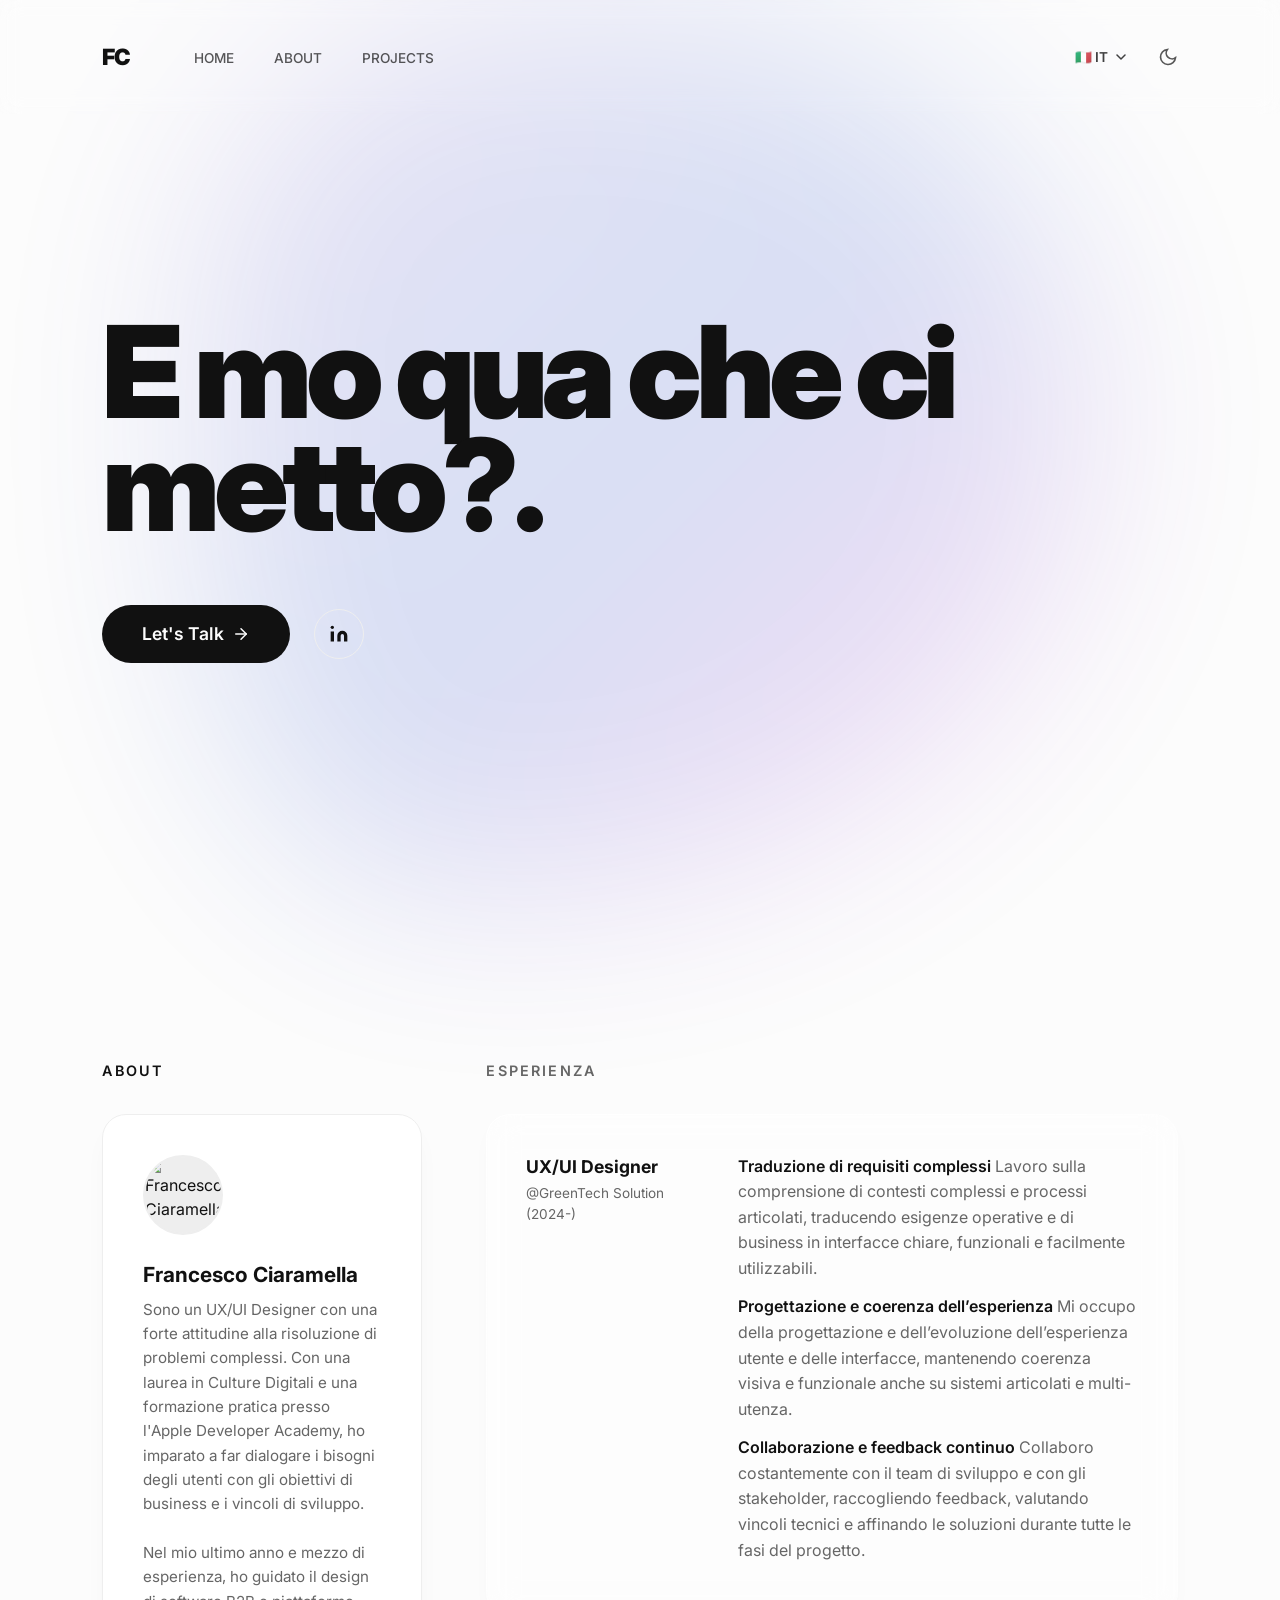
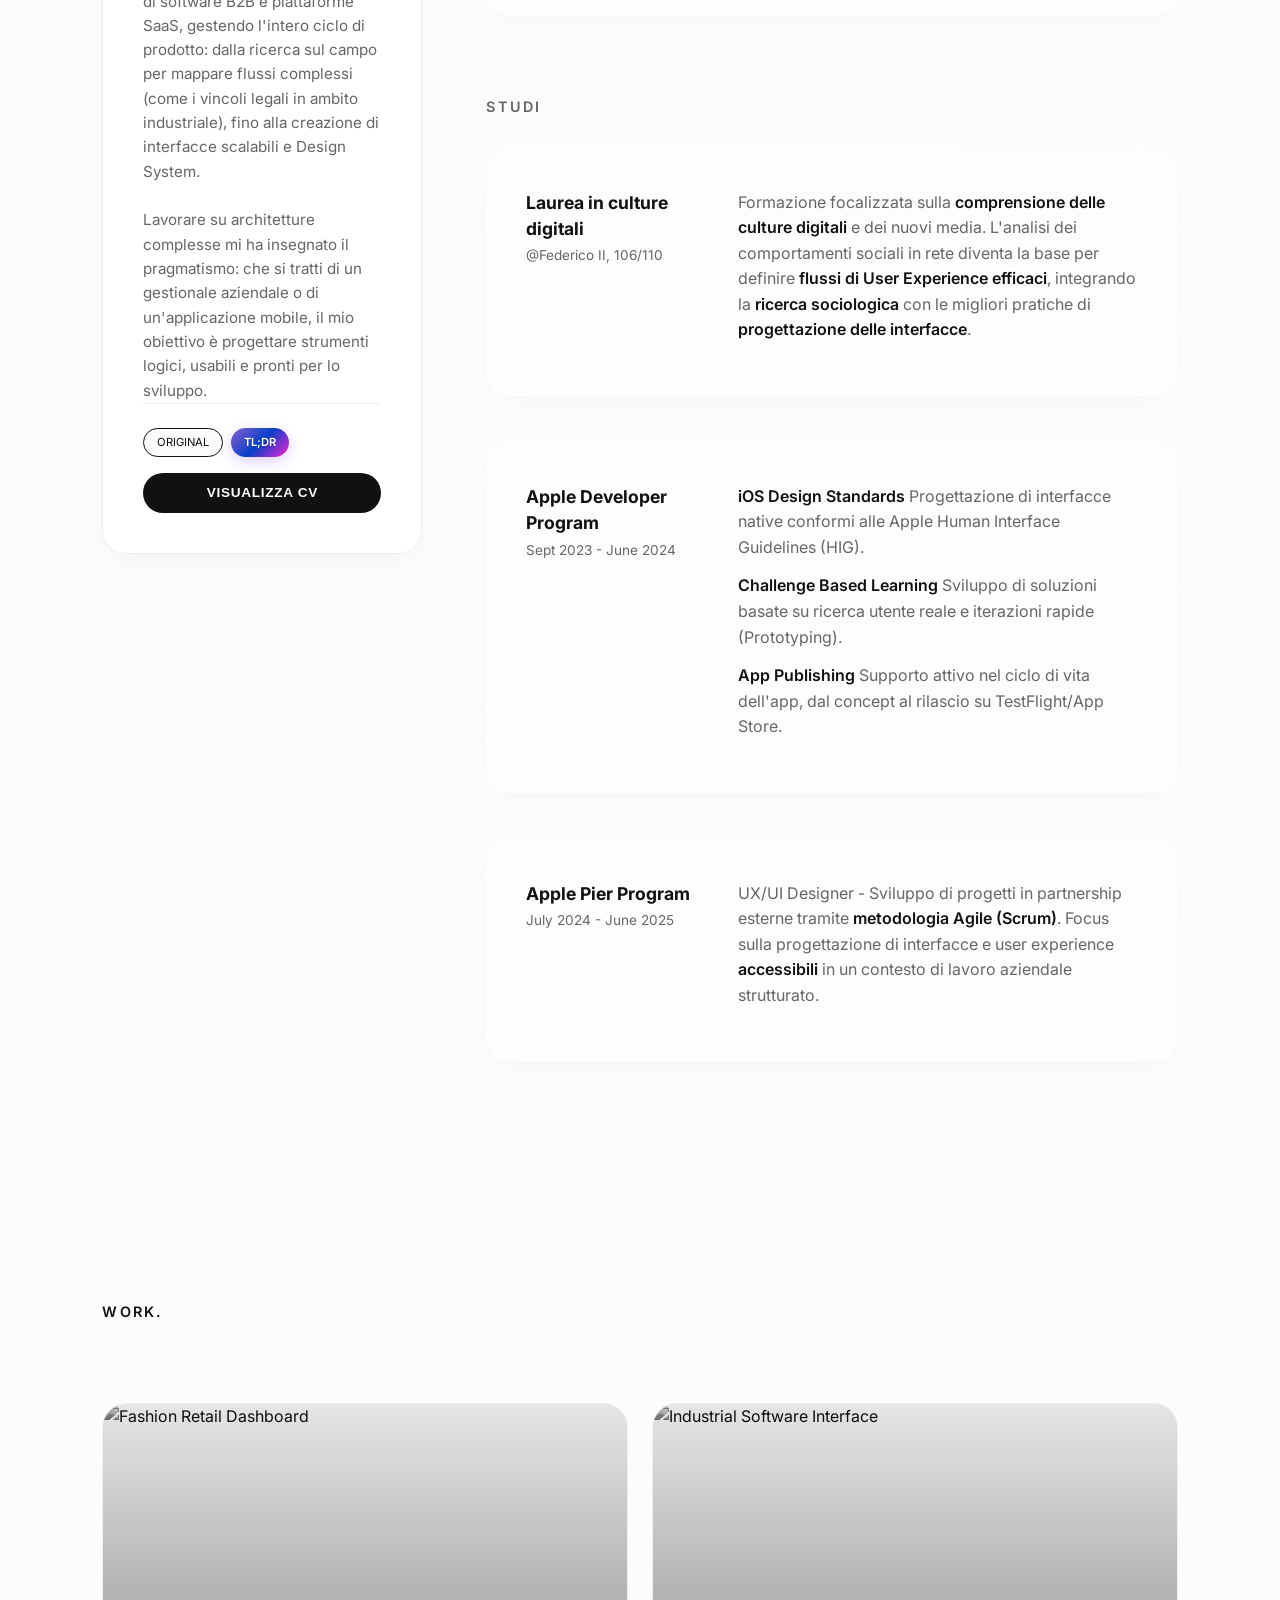
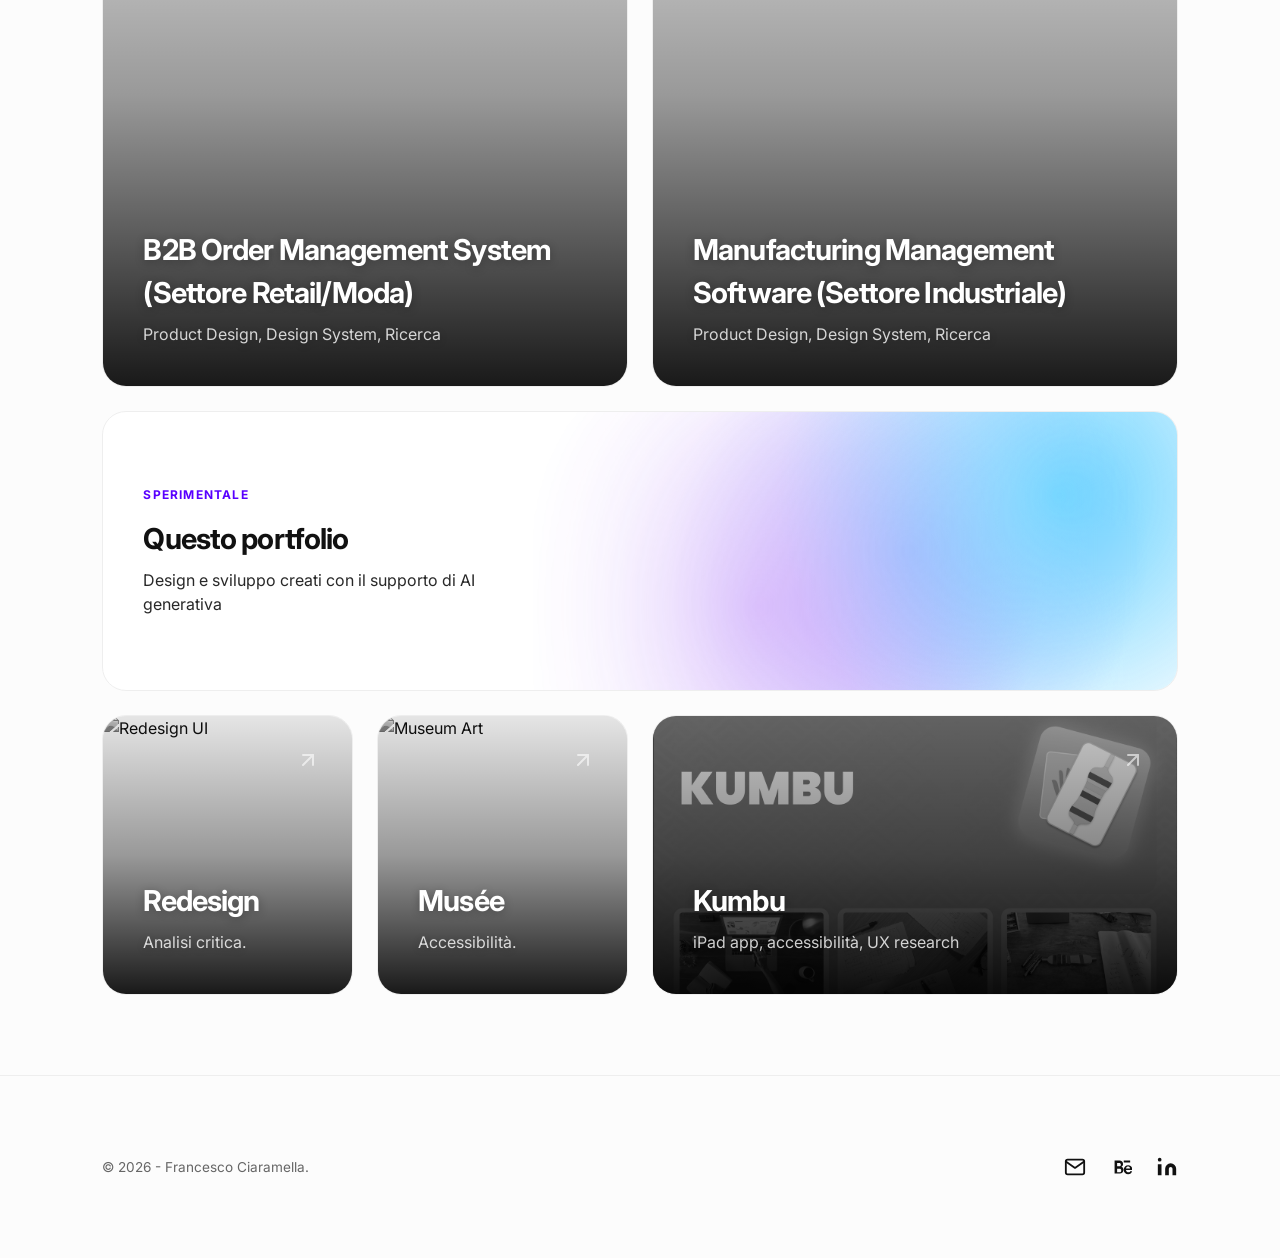
==== index.html @ 5912ee7a "Improved UI sezione Experience, Miglioramenti alla sezione About e alle descrizione delle attività n" ====
<!DOCTYPE html>
<html lang="it">

<head>
    <meta charset="UTF-8">
    <meta name="viewport" content="width=device-width, initial-scale=1.0">
    <title>Portfolio | Francesco Ciaramella </title>

    <!-- Typography -->
    <link rel="preconnect" href="https://fonts.googleapis.com">
    <link rel="preconnect" href="https://fonts.gstatic.com" crossorigin>
    <link href="https://fonts.googleapis.com/css2?family=Inter:wght@300;400;500;700;900&display=swap" rel="stylesheet">
    <link rel="stylesheet" href="css/style.css">
</head>

<body>
    <div class="bg-canvas">
        <div id="sphere-wrapper" class="sphere-wrapper">
            <div class="gradient-sphere"></div>
        </div>
    </div>

    <nav class="navbar">
        <div class="navbar__left">
            <div class="navbar__logo">FC</div>
            <ul class="navbar__links">
                <li><a href="#landing" class="navbar__link" data-i18n="nav_home">Home</a></li>
                <li><a href="#about" class="navbar__link" data-i18n="nav_about">About</a></li>
                <li><a href="#projects" class="navbar__link" data-i18n="nav_projects">Projects</a></li>
            </ul>
        </div>

        <div class="navbar__actions">
            <!-- Language Dropdown -->
            <div class="lang-dropdown" id="lang-dropdown">
                <button class="lang-trigger" onclick="Portfolio.toggleLangMenu()">
                    <span id="current-lang-label">🇮🇹 IT</span>
                    <svg viewBox="0 0 10 6" fill="none" stroke="currentColor" stroke-width="1.5" stroke-linecap="round"
                        stroke-linejoin="round">
                        <path d="M1 1L5 5L9 1" />
                    </svg>
                </button>
                <div class="lang-menu">
                    <button class="lang-option" onclick="Portfolio.selectLang('it')"><span>🇮🇹</span> Italiano</button>
                    <button class="lang-option" onclick="Portfolio.selectLang('en')"><span>🇬🇧</span> English</button>
                    <button class="lang-option" onclick="Portfolio.selectLang('es')"><span>🇪🇸</span> Español</button>
                </div>
            </div>

            <button id="theme-toggle" class="theme-toggle" aria-label="Toggle Dark Mode">
                <svg class="theme-icon sun" viewBox="0 0 24 24" style="display: none;">
                    <circle cx="12" cy="12" r="5" stroke="currentColor" stroke-width="2" fill="none" />
                    <path
                        d="M12 1v2M12 21v2M4.22 4.22l1.42 1.42M18.36 18.36l1.42 1.42M1 12h2M21 12h2M4.22 19.78l1.42-1.42M18.36 5.64l1.42-1.42"
                        stroke="currentColor" stroke-width="2" />
                </svg>
                <svg class="theme-icon moon" viewBox="0 0 24 24">
                    <path d="M21 12.79A9 9 0 1 1 11.21 3 7 7 0 0 0 21 12.79z" stroke="currentColor" stroke-width="2"
                        fill="none" />
                </svg>
            </button>

            <!-- Hamburger Button -->
            <button class="hamburger" onclick="Portfolio.toggleMobileMenu()" aria-label="Toggle Navigation">
                <span></span>
                <span></span>
                <span></span>
            </button>
        </div>
    </nav>

    <!-- MOBILE MENU OVERLAY -->
    <div class="mobile-menu" id="mobile-menu">
        <!-- Close Button -->
        <button class="mobile-menu-close" onclick="Portfolio.toggleMobileMenu()" aria-label="Close Menu">✕</button>

        <a href="#landing" class="mobile-menu-link" onclick="Portfolio.toggleMobileMenu()" data-i18n="nav_home">Home</a>
        <a href="#about" class="mobile-menu-link" onclick="Portfolio.toggleMobileMenu()" data-i18n="nav_about">About</a>
        <a href="#projects" class="mobile-menu-link" onclick="Portfolio.toggleMobileMenu()"
            data-i18n="nav_projects">Projects</a>

        <div style="margin-top: 2rem; display: flex; gap: 1rem;">
            <button class="lang-option" onclick="Portfolio.selectLang('it'); Portfolio.toggleMobileMenu()">🇮🇹</button>
            <button class="lang-option" onclick="Portfolio.selectLang('en'); Portfolio.toggleMobileMenu()">🇬🇧</button>
            <button class="lang-option" onclick="Portfolio.selectLang('es'); Portfolio.toggleMobileMenu()">🇪🇸</button>
        </div>
    </div>


    <main>
        <section id="landing">
            <h1 class="headline" data-i18n="hero_headline">E mo qua che ci metto?.</h1>

            <!-- HERO ACTIONS -->
            <div class="hero-actions">
                <a href="mailto:ciarax22@icloud.com" class="btn-hero-primary">
                    <span data-i18n="btn_talk">Let's Talk</span>
                    <svg width="18" height="18" viewBox="0 0 24 24" fill="none" stroke="currentColor" stroke-width="2"
                        stroke-linecap="round" stroke-linejoin="round">
                        <line x1="5" y1="12" x2="19" y2="12"></line>
                        <polyline points="12 5 19 12 12 19"></polyline>
                    </svg>
                </a>
                <a href="https://www.linkedin.com/in/francesco-ciaramella-4223762a2/" target="_blank"
                    class="btn-hero-icon" title="LinkedIn">
                    <svg viewBox="0 0 24 24">
                        <path d="M16 8a6 6 0 0 1 6 6v7h-4v-7a2 2 0 0 0-2-2 2 2 0 0 0-2 2v7h-4v-7a6 6 0 0 1 6-6z"></path>
                        <rect x="2" y="9" width="4" height="12"></rect>
                        <circle cx="4" cy="4" r="2"></circle>
                    </svg>
                </a>
            </div>
        </section>

        <section id="about">
            <div class="about-container">
                <!-- COLUMN 1: Profile Card (STICKY) -->
                <div class="about-sidebar">
                    <!-- SENIOR FIX: Titolo riposizionato nella colonna per allineamento griglia -->
                    <h2 class="cv-item__label" data-i18n="nav_about">About.</h2>

                    <div class="profile-card">
                        <div class="profile-avatar">
                            <img src="https://media.licdn.com/dms/image/v2/D4D03AQG1ReQkLKTUyA/profile-displayphoto-scale_200_200/B4DZlXE2UdJkAc-/0/1758102515017?e=1773273600&v=beta&t=0qi0MRmLxjS76behiGVJmPHb6MafgsE-OiT0n0Vrve0"
                                alt="Francesco Ciaramella">
                        </div>
                        <div class="profile-content">
                            <h2 class="profile-name">Francesco Ciaramella</h2>
                            <p id="bio-text" class="profile-bio" data-i18n="profile_bio">Sono un UX/UI Designer laureato
                                in Culture Digitali e della Comunicazione, con formazione presso la Apple Developer
                                Academy. Nel mio lavoro mi occupo di progettare interfacce ed esperienze digitali
                                partendo dalle persone e dai processi, con l’idea che il design sia prima di tutto
                                comunicazione, non semplice estetica.</p>
                            <div class="profile-footer">
                                <div class="ai-controls">
                                    <button class="ai-btn active"
                                        onclick="Portfolio.remixBio('original')">Original</button>
                                    <button class="ai-btn ai-btn--magic"
                                        onclick="Portfolio.remixBio('tldr')">TL;DR</button>
                                </div>
                                <button class="btn-cv-full desktop-cv-action"
                                    onclick="Portfolio.toggleModal('cv-modal')" data-i18n="btn_get_cv">Get CV</button>
                            </div>
                        </div>
                    </div>
                </div>

                <!-- COLUMN 2: Timeline Content (SCROLLABLE) -->
                <div class="timeline-wrapper">
                    <!-- Esperienza -->
                    <div class="timeline-section">
                        <h3 class="timeline-title" data-i18n="timeline_exp_title">Esperienza</h3>
                        <div class="timeline-list">
                            <div class="timeline-item">
                                <div class="timeline-left">
                                    <h4 class="timeline-role">UX/UI Designer</h4>
                                    <span class="timeline-meta">@GreenTech Solution (2024-)</span>
                                </div>
                                <div class="timeline-right">
                                    <p> <strong data-i18n="role_1_strong_1">Analisi e sintesi dei requisiti</strong>
                                        <span data-i18n="role_1_desc_1"> Lavoro sulla comprensione di contesti complessi
                                            e processi articolati, traducendo esigenze operative e di business in
                                            interfacce chiare, funzionali e facilmente utilizzabili.</span>
                                    </p>
                                    <p> <strong data-i18n="role_1_strong_2">Progettazione e coerenza
                                            dell’esperienza</strong>
                                        <span data-i18n="role_1_desc_2"> Mi occupo della progettazione e dell’evoluzione
                                            dell’esperienza utente e delle interfacce, mantenendo coerenza visiva e
                                            funzionale anche su sistemi articolati e multi-utenza.</span>
                                    </p>
                                    <p> <strong data-i18n="role_1_strong_3">Collaborazione e feedback continuo</strong>
                                        <span data-i18n="role_1_desc_3">Collaboro costantemente con il team di sviluppo
                                            e con gli stakeholder, raccogliendo feedback, valutando vincoli tecnici e
                                            affinando le soluzioni durante tutte le fasi del progetto.</span>
                                    </p>
                                </div>
                            </div>
                        </div>
                    </div>

                    <!-- Studi -->
                    <div class="timeline-section">
                        <h3 class="timeline-title" data-i18n="timeline_edu_title">Studi</h3>
                        <div class="timeline-list">
                            <div class="timeline-item">
                                <div class="timeline-left">
                                    <h4 class="timeline-role" data-i18n="edu_1_role">Laurea in culture digitali</h4>
                                    <span class="timeline-meta">@Federico II, 106/110</span>
                                </div>
                                <div class="timeline-right">
                                    <p data-i18n="edu_1_desc">Formazione focalizzata sulla <strong>comprensione delle
                                            culture digitali</strong> e dei nuovi media. L'analisi dei comportamenti
                                        sociali in rete diventa la base per definire <strong>flussi di User Experience
                                            efficaci</strong>, integrando la <strong>ricerca sociologica</strong> con le
                                        migliori pratiche di <strong>progettazione delle interfacce</strong>.</p>
                                </div>
                            </div>

                            <div class="timeline-item">
                                <div class="timeline-left">
                                    <h4 class="timeline-role">Apple Developer Program</h4>
                                    <span class="timeline-meta">Sept 2023 - June 2024</span>
                                </div>
                                <div class="timeline-right">
                                    <p><strong data-i18n="edu_2_strong_1">iOS Design Standards</strong> <span
                                            data-i18n="edu_2_desc_1">Progettazione di interfacce native conformi alle
                                            Apple Human Interface Guidelines.</span></p>
                                    <p><strong data-i18n="edu_2_strong_2">Challenge Based Learning</strong> <span
                                            data-i18n="edu_2_desc_2">Sviluppo di soluzioni basate su ricerca utente
                                            reale e iterazioni rapide.</span></p>
                                    <p><strong data-i18n="edu_2_strong_3">App Publishing</strong> <span
                                            data-i18n="edu_2_desc_3">Supporto attivo nel ciclo di vita dell'app, dal
                                            concept al rilascio su TestFlight/App Store.</span></p>
                                </div>
                            </div>

                            <div class="timeline-item">
                                <div class="timeline-left">
                                    <h4 class="timeline-role">Apple Pier Program</h4>
                                    <span class="timeline-meta">July 2024 - June 2025</span>
                                </div>
                                <div class="timeline-right">
                                    <p data-i18n="edu_3_desc">UX/UI Designer - Sviluppo di progetti in partnership
                                        esterne tramite <strong>metodologia Agile (Scrum)</strong>. Focus sulla
                                        progettazione di interfacce e user experience <strong>accessibili</strong> in un
                                        contesto di lavoro aziendale strutturato</p>
                                </div>
                            </div>
                        </div>
                        <div class="mobile-cv-action">
                            <button class="btn-cv-full" onclick="Portfolio.toggleModal('cv-modal')"
                                data-i18n="btn_get_cv">Get CV</button>
                        </div>
                    </div>
                </div>
            </div>
        </section>

        <section id="projects">
            <h2 class="cv-item__label" data-i18n="section_work">Work.</h2>
            <div class="bento">
                <!-- Card 1: ERP -->
                <div class="bento__card bento__card--large bento__card--has-image"
                    onclick="Portfolio.openProjectModal('erp-retail')">
                    <div class="bento__img-container">
                        <!-- REPLACE IMAGE HERE FOR RETAIL -->
                        <img src="https://images.unsplash.com/photo-1441986300917-64674bd600d8?q=80&w=2070&auto=format&fit=crop"
                            alt="Fashion Retail Dashboard" class="bento__img">
                    </div>
                    <button class="expand-btn"
                        onclick="event.stopPropagation(); Portfolio.expandConcept(this.parentElement, 'ERP', '')"
                        data-i18n="btn_resume">Resume</button>
                    <div class="bento__content">
                        <h3 class="bento__title">B2B Order Management System (Settore Retail/Moda)</h3>
                        <p class="bento__desc" data-i18n="proj_erp_desc"></p>
                    </div>
                </div>
                <!-- Card 2: Industrial ERP -->
                <div class="bento__card bento__card--large bento__card--has-image"
                    onclick="Portfolio.openProjectModal('erp-industrial')">
                    <div class="bento__img-container">
                        <!-- REPLACE IMAGE HERE FOR INDUSTRIAL -->
                        <img src="https://images.unsplash.com/photo-1581091226825-a6a2a5aee158?q=80&w=2070&auto=format&fit=crop"
                            alt="Industrial Software Interface" class="bento__img">
                    </div>
                    <button class="expand-btn"
                        onclick="event.stopPropagation(); Portfolio.expandConcept(this.parentElement, 'ERP', '')"
                        data-i18n="btn_resume">Resume</button>
                    <div class="bento__content">
                        <h3 class="bento__title">Manufacturing Management Software (Settore Industriale)</h3>
                        <p class="bento__desc" data-i18n="proj_erp_desc"></p>
                    </div>
                </div>

                <!-- Card NEW: Fancy Full Width -->
                <div class="bento__card bento__card--full" onclick="Portfolio.openLink('#contact-or-somewhere')">
                    <div class="fancy-bg-wrapper">
                        <div class="fancy-image"></div>
                    </div>

                    <!-- NEW FANCY STAR ICON CONTAINER -->
                    <div class="bento__star-icon">
                        <svg width="24" height="24" viewBox="0 0 24 24" fill="currentColor">
                            <path d="M12 2L14.5 9.5L22 12L14.5 14.5L12 22L9.5 14.5L2 12L9.5 9.5L12 2Z" />
                        </svg>
                    </div>

                    <div class="bento__content" style="max-width: 400px; padding-right: 2rem;">
                        <span class="bento__label" data-i18n="bento_full_label">SPERIMENTALE</span>
                        <h3 class="bento__title" data-i18n="bento_full_title">Questo portfolio</h3>
                        <p class="bento__desc" style="opacity: 0.9;" data-i18n="bento_full_desc">
                            Design e sviluppo creati con il supporto di AI generativa
                        </p>
                    </div>
                </div>

                <!-- Card 3: Redesign -->
                <div class="bento__card bento__card--has-image"
                    onclick="Portfolio.openLink('https://medium.com/@ciarax22/turkish-airlines-ui-ux-analysis-and-solutions-redesign-6b80de81f49a')">
                    <div class="bento__img-container">
                        <img src="https://miro.medium.com/v2/resize:fit:4800/format:webp/1*YyRW-dRKLMiyn5vPp4iE7g.png"
                            alt="Redesign UI" class="bento__img">
                    </div>
                    <svg class="external-link-icon" viewBox="0 0 24 24" fill="none" stroke="currentColor"
                        stroke-width="2" stroke-linecap="round" stroke-linejoin="round">
                        <line x1="7" y1="17" x2="17" y2="7"></line>
                        <polyline points="7 7 17 7 17 17"></polyline>
                    </svg>
                    <button class="expand-btn"
                        onclick="event.stopPropagation(); Portfolio.expandConcept(this.parentElement, 'Redesign', '')"
                        data-i18n="btn_resume">Resume</button>
                    <div class="bento__content">
                        <h3 class="bento__title">Redesign</h3>
                        <p class="bento__desc" data-i18n="proj_redesign_desc">Analisi critica.</p>
                    </div>
                </div>

                <!-- Card 4: Musée -->
                <div class="bento__card bento__card--has-image"
                    onclick="Portfolio.openLink('https://www.behance.net/gallery/200933677/Muse-App-Project')">
                    <div class="bento__img-container">
                        <img src="https://images.unsplash.com/photo-1545989253-02cc26577f88?q=80&w=2070&auto=format&fit=crop"
                            alt="Museum Art" class="bento__img">
                    </div>
                    <svg class="external-link-icon" viewBox="0 0 24 24" fill="none" stroke="currentColor"
                        stroke-width="2" stroke-linecap="round" stroke-linejoin="round">
                        <line x1="7" y1="17" x2="17" y2="7"></line>
                        <polyline points="7 7 17 7 17 17"></polyline>
                    </svg>

                    <button class="expand-btn"
                        onclick="event.stopPropagation(); Portfolio.expandConcept(this.parentElement, 'Musée', '')"
                        data-i18n="btn_resume">Resume</button>
                    <div class="bento__content">
                        <h3 class="bento__title">Musée</h3>
                        <p class="bento__desc" data-i18n="proj_musee_desc">Accessibilità.</p>
                    </div>
                </div>

                <!-- Card 5: Kumbu -->
                <div class="bento__card bento__card--wide bento__card--has-image"
                    onclick="Portfolio.openLink('https://www.behance.net/gallery/231135391/Kumbu-App-showcase')">
                    <div class="bento__img-container">
                        <img src="assets/cover-kumb.png"
                            onerror="this.src='https://images.unsplash.com/photo-1516321318423-f06f85e504b3?q=80&w=2070&auto=format&fit=crop'"
                            alt="Copertina Kumbu" class="bento__img">
                    </div>
                    <svg class="external-link-icon" viewBox="0 0 24 24" fill="none" stroke="currentColor"
                        stroke-width="2" stroke-linecap="round" stroke-linejoin="round">
                        <line x1="7" y1="17" x2="17" y2="7"></line>
                        <polyline points="7 7 17 7 17 17"></polyline>
                    </svg>

                    <button class="expand-btn"
                        onclick="event.stopPropagation(); Portfolio.expandConcept(this.parentElement, 'Kumbu', '')"
                        data-i18n="btn_resume">Resume</button>
                    <div class="bento__content">
                        <h3 class="bento__title">Kumbu</h3>
                        <p class="bento__desc" data-i18n="proj_kumbu_desc">Uno strumento d'apprendimento accessibile</p>
                    </div>
                </div>
            </div>
        </section>
    </main>

    <!-- MODAL 1: CV -->
    <div id="cv-modal" class="modal-backdrop" onclick="Portfolio.toggleModal('cv-modal', false)">
        <div class="modal-content" onclick="event.stopPropagation()">
            <button class="modal-close" onclick="Portfolio.toggleModal('cv-modal', false)">✕</button>
            <div class="modal-body">
                <iframe id="cv-iframe" data-src="assets/francesco-ciaramella-cv.pdf" src="" type="application/pdf"
                    width="100%" height="100%" frameborder="0">
                    <p>Il tuo browser non supporta i PDF. <a href="assets/francesco-ciaramella-cv.pdf">Scaricalo
                            qui</a>.</p>
                </iframe>
            </div>
            <div class="modal-footer">
                <span
                    style="margin-right: auto; font-size: 0.8rem; color: var(--color-text-dim);">Francesco_Ciaramella_CV.pdf</span>
                <a href="assets/francesco-ciaramella-cv.pdf" download class="btn-download-pdf">
                    <svg width="16" height="16" viewBox="0 0 24 24" fill="none" stroke="currentColor" stroke-width="2"
                        stroke-linecap="round" stroke-linejoin="round" style="margin-right: 4px;">
                        <path d="M21 15v4a2 2 0 0 1-2 2H5a2 2 0 0 1-2-2v-4"></path>
                        <polyline points="7 10 12 15 17 10"></polyline>
                        <line x1="12" y1="15" x2="12" y2="3"></line>
                    </svg>
                    Download PDF
                </a>
            </div>
        </div>
    </div>

    <!-- GENERIC PROJECT MODAL -->
    <div id="project-modal" class="modal-backdrop" onclick="Portfolio.toggleModal('project-modal', false)">
        <div class="modal-content" onclick="event.stopPropagation()">
            <button class="modal-close" onclick="Portfolio.toggleModal('project-modal', false)">✕</button>
            <div class="modal-body">
                <div class="project-modal-content" id="project-modal-injection-point">
                    <!-- CONTENT INJECTED VIA JS -->
                </div>
            </div>
        </div>
    </div>

    <footer class="site-footer">
        <p>© 2026 - Francesco Ciaramella.</p>
        <div class="footer-socials">
            <a href="mailto:ciarax22@icloud.com" class="social-link" title="Email">
                <svg viewBox="0 0 24 24" fill="none" stroke="currentColor" stroke-width="2" stroke-linecap="round"
                    stroke-linejoin="round">
                    <path d="M4 4h16c1.1 0 2 .9 2 2v12c0 1.1-.9 2-2 2H4c-1.1 0-2-.9-2-2V6c0-1.1.9-2 2-2z"></path>
                    <polyline points="22,6 12,13 2,6"></polyline>
                </svg>
            </a>
            <a href="https://www.behance.net/" target="_blank" class="social-link" title="Behance">
                <svg viewBox="0 0 24 24" fill="currentColor">
                    <path
                        d="M22 7h-7v-2h7v2zm1.726 10c-.09 1.84-1.638 3-3.924 3-2.64 0-4.802-1.92-4.802-4.992 0-3.08 2.22-5.008 4.792-5.008 2.66 0 4.39 1.76 4.39 4.32 0 .34-.02.66-.05.94h-6.72c.16 1.74 1.43 2.5 2.76 2.5 1.12 0 1.94-.52 2.27-1.42h1.284zm-4.016-5.46c-1.16 0-2.02.72-2.22 1.96h4.34c-.09-1.24-.97-1.96-2.12-1.96zm-9.35-6.54h-5.36v14h5.5c2.72 0 4.18-1.54 4.18-4.08 0-1.74-.84-2.82-2.16-3.32 1.02-.42 1.74-1.46 1.74-2.92 0-2.32-1.52-3.68-3.9-3.68zm-2.6 2.62h2.26c1.1 0 1.8.62 1.8 1.8 0 1.22-.72 1.84-1.84 1.84h-2.22v-3.64zm0 6.16h2.52c1.24 0 2.02.68 2.02 2.02 0 1.34-.8 2.04-2.04 2.04h-2.5v-4.06z" />
                </svg>
            </a>
            <a href="https://www.linkedin.com/" target="_blank" class="social-link" title="LinkedIn">
                <svg viewBox="0 0 24 24" fill="currentColor">
                    <path d="M16 8a6 6 0 0 1 6 6v7h-4v-7a2 2 0 0 0-2-2 2 2 0 0 0-2 2v7h-4v-7a6 6 0 0 1 6-6z"></path>
                    <rect x="2" y="9" width="4" height="12"></rect>
                    <circle cx="4" cy="4" r="2"></circle>
                </svg>
            </a>
        </div>
    </footer>
    <script src="js/main"></script>

</body>

</html>
---- css/style.css ----
:root {
           --color-bg: #fcfcfc;
           --color-surface: #ffffff;
           --color-text: #111111;
           --color-text-dim: #666666;
           --color-border: #eeeeee;
           --color-accent: #5900ff;
           /* Updated Palette */
           --gradient-primary: linear-gradient(135deg, #8a62d3 0%, #083FC9 50%, #f523d2 100%);
           --overlay-card: linear-gradient(to top, rgba(0, 0, 0, 0.9) 0%, rgba(0, 0, 0, 0.4) 50%, rgba(0, 0, 0, 0.1) 100%);

           /* Fluid Typography */
           --fs-h1: clamp(3.5rem, 10vw, 8.5rem);
           --fs-ui: 0.85rem;
           --container-padding: 8%;
           --radius-card: 24px;
           --transition-main: all 0.6s cubic-bezier(0.16, 1, 0.3, 1);
       }

       [data-theme="dark"] {
           --color-bg: #0a0a0a;
           --color-surface: #141414;
           --color-text: #f0f0f0;
           --color-text-dim: #888888;
           --color-border: #333333;
           /* Updated Dark Palette */
           --gradient-primary: linear-gradient(135deg, #4e84d6 0%, #010728 50%, #9ebff167 100%);
       }

       /* --- BASE --- */
       * {
           margin: 0;
           padding: 0;
           box-sizing: border-box;
       }

       html {
           scroll-behavior: smooth;
       }

       body {
           background-color: var(--color-bg);
           color: var(--color-text);
           font-family: 'Inter', sans-serif;
           line-height: 1.5;
           -webkit-font-smoothing: antialiased;
           overflow-x: hidden;
           transition: background-color 0.4s ease, color 0.4s ease;
       }

       /* --- ANIMATIONS (Intro) --- */
       @keyframes enter-up {
           from {
               opacity: 0;
               transform: translateY(20px);
           }

           to {
               opacity: 1;
               transform: translateY(0);
           }
       }

       .navbar,
       .headline,
       .hero-actions {
           opacity: 0;
           will-change: transform, opacity;
       }

       body.is-loaded .navbar {
           animation: enter-up 0.8s cubic-bezier(0.16, 1, 0.3, 1) forwards;
       }

       body.is-loaded .headline {
           animation: enter-up 1s cubic-bezier(0.16, 1, 0.3, 1) 0.2s forwards;
       }

       body.is-loaded .hero-actions {
           animation: enter-up 1s cubic-bezier(0.16, 1, 0.3, 1) 0.4s forwards;
       }

       /* --- BACKGROUND SPHERE ANIMATION --- */
       .bg-canvas {
           position: fixed;
           top: 0;
           left: 0;
           width: 100%;
           height: 100%;
           z-index: -1;
           pointer-events: none;
       }

       .sphere-wrapper {
           position: absolute;
           top: 50%;
           left: 50%;
           width: 70vmax;
           height: 70vmax;
           transform: translate(-50%, -50%);
           transition: transform 1.2s cubic-bezier(0.2, 0.8, 0.2, 1);
           will-change: transform;
       }

       .gradient-sphere {
           width: 100%;
           height: 100%;
           background: var(--gradient-primary);
           filter: blur(100px);
           opacity: 0.15;
           border-radius: 40% 60% 70% 30% / 40% 50% 60% 50%;
           animation: liveSphere 35s infinite alternate ease-in-out;
       }

       @keyframes liveSphere {
           0% {
               transform: rotate(0deg) scale(1) translate(0, 0);
               border-radius: 60% 40% 30% 70% / 60% 30% 70% 40%;
           }

           33% {
               transform: rotate(15deg) scale(1.02) translate(2%, -1%);
               border-radius: 40% 60% 70% 30% / 50% 60% 30% 60%;
           }

           66% {
               transform: rotate(-5deg) scale(0.98) translate(-1%, 2%);
               border-radius: 70% 30% 40% 60% / 40% 50% 50% 50%;
           }

           100% {
               transform: rotate(10deg) scale(1.02) translate(1%, 1%);
               border-radius: 50% 50% 60% 40% / 60% 40% 60% 40%;
           }
       }

       /* --- NAV & THEME --- */
       .navbar {
           position: fixed;
           top: 0;
           width: 100%;
           padding: 2.5rem var(--container-padding);
           display: flex;
           justify-content: space-between;
           align-items: center;
           z-index: 1000;
           backdrop-filter: blur(10px);
       }

       [data-theme="light"] .navbar {
           background: rgba(255, 255, 255, 0.01);
       }

       [data-theme="dark"] .navbar {
           background: rgba(0, 0, 0, 0.01);
       }

       .navbar__left {
           display: flex;
           align-items: center;
           gap: 4rem;
       }

       .navbar__logo {
           font-weight: 900;
           font-size: 1.4rem;
           letter-spacing: -0.06em;
           text-transform: uppercase;
       }

       .navbar__links {
           display: flex;
           gap: 2.5rem;
           list-style: none;
       }

       .navbar__link {
           text-decoration: none;
           color: inherit;
           font-size: var(--fs-ui);
           font-weight: 500;
           text-transform: uppercase;
           opacity: 0.7;
           transition: opacity 0.3s;
       }

       .navbar__link:hover {
           opacity: 1;
       }

       .navbar__actions {
           display: flex;
           align-items: center;
           gap: 1.5rem;
       }

       /* Language Dropdown */
       .lang-dropdown {
           position: relative;
           display: inline-block;
       }

       .lang-trigger {
           background: none;
           border: none;
           cursor: pointer;
           font-size: 0.85rem;
           font-weight: 600;
           color: var(--color-text);
           display: flex;
           align-items: center;
           gap: 0.5rem;
           padding: 0.5rem;
           font-family: inherit;
           opacity: 0.8;
           transition: opacity 0.3s;
       }

       .lang-trigger:hover {
           opacity: 1;
       }

       .lang-trigger svg {
           width: 10px;
           height: 10px;
           transition: transform 0.3s;
       }

       .lang-dropdown.active .lang-trigger svg {
           transform: rotate(180deg);
       }

       .lang-menu {
           position: absolute;
           top: 100%;
           right: 0;
           background: var(--color-surface);
           border: 1px solid var(--color-border);
           border-radius: 8px;
           padding: 0.5rem;
           min-width: 140px;
           box-shadow: 0 10px 30px rgba(0, 0, 0, 0.1);
           opacity: 0;
           visibility: hidden;
           transform: translateY(10px);
           transition: all 0.2s cubic-bezier(0.16, 1, 0.3, 1);
           display: flex;
           flex-direction: column;
           gap: 0.2rem;
       }

       .lang-dropdown.active .lang-menu {
           opacity: 1;
           visibility: visible;
           transform: translateY(0);
       }

       .lang-option {
           background: none;
           border: none;
           cursor: pointer;
           text-align: left;
           padding: 0.6rem 1rem;
           font-size: 0.85rem;
           color: var(--color-text-dim);
           border-radius: 4px;
           font-family: inherit;
           transition: all 0.2s;
           display: flex;
           align-items: center;
           gap: 0.5rem;
       }

       .lang-option:hover {
           background: var(--color-bg);
           color: var(--color-text);
       }

       .lang-option.selected {
           color: var(--color-text);
           font-weight: 600;
           background: var(--color-bg);
       }

       .theme-toggle {
           background: none;
           border: none;
           cursor: pointer;
           color: var(--color-text);
           opacity: 0.7;
           transition: opacity 0.3s;
           display: flex;
           align-items: center;
           justify-content: center;
       }

       .theme-toggle:hover {
           opacity: 1;
       }

       .theme-icon {
           width: 20px;
           height: 20px;
           fill: currentColor;
       }

       /* Mobile Menu */
       .hamburger {
           display: none;
           background: none;
           border: none;
           cursor: pointer;
           width: 30px;
           height: 20px;
           position: relative;
           z-index: 1002;
           color: var(--color-text);
           margin-left: 0.5rem;
       }

       .hamburger span {
           display: block;
           width: 100%;
           height: 2px;
           background-color: currentColor;
           position: absolute;
           transition: all 0.3s ease;
       }

       .hamburger span:nth-child(1) {
           top: 0;
       }

       .hamburger span:nth-child(2) {
           top: 50%;
           transform: translateY(-50%);
       }

       .hamburger span:nth-child(3) {
           bottom: 0;
       }

       .hamburger.active span:nth-child(1) {
           top: 50%;
           transform: translateY(-50%) rotate(45deg);
       }

       .hamburger.active span:nth-child(2) {
           opacity: 0;
       }

       .hamburger.active span:nth-child(3) {
           bottom: 50%;
           transform: translateY(50%) rotate(-45deg);
       }

       .mobile-menu {
           display: flex;
           position: fixed;
           top: 0;
           left: 0;
           width: 100%;
           height: 100vh;
           background: var(--color-bg);
           flex-direction: column;
           justify-content: center;
           align-items: center;
           gap: 2rem;
           z-index: 1000;
           opacity: 0;
           pointer-events: none;
           transition: opacity 0.3s ease;
       }

       .mobile-menu.active {
           opacity: 1;
           pointer-events: all;
       }

       .mobile-menu-link {
           font-size: 1.5rem;
           color: var(--color-text);
           text-decoration: none;
           font-weight: 700;
       }

       .mobile-menu-close {
           position: absolute;
           top: 2rem;
           right: 2rem;
           background: none;
           border: none;
           color: var(--color-text);
           font-size: 2rem;
           cursor: pointer;
           z-index: 1001;
           display: flex;
           align-items: center;
           justify-content: center;
           width: 40px;
           height: 40px;
           border-radius: 50%;
           transition: background 0.3s;
       }

       .mobile-menu-close:hover {
           background: rgba(0, 0, 0, 0.05);
       }

       [data-theme="dark"] .mobile-menu-close:hover {
           background: rgba(255, 255, 255, 0.1);
       }

       /* --- SECTIONS GENERAL --- */
       section {
           min-height: 100vh;
           padding: 10rem var(--container-padding) 5rem;
           display: flex;
           flex-direction: column;
       }

       #landing {
           justify-content: center;
       }

       .headline {
           font-size: var(--fs-h1);
           line-height: 0.88;
           font-weight: 900;
           letter-spacing: -0.05em;
           max-width: 14ch;
       }

       /* SENIOR FIX: Unificati stili titoli colonne per allineamento verticale perfetto */
       .cv-item__label,
       .timeline-title {
           font-size: 0.9rem;
           text-transform: uppercase;
           letter-spacing: 0.15em;
           margin-bottom: 2rem;
           display: block;
           font-weight: 600;
           line-height: 1.5;
       }

       .cv-item__label {
           color: var(--color-text);
       }

       .timeline-title {
           color: var(--color-text-dim);
       }

       /* --- HERO ACTIONS --- */
       .hero-actions {
           display: flex;
           align-items: center;
           gap: 1.5rem;
           margin-top: 4rem;
       }

       .btn-hero-primary {
           background: var(--color-text);
           color: var(--color-bg);
           text-decoration: none;
           font-weight: 600;
           padding: 1rem 2.5rem;
           border-radius: 50px;
           font-size: 1.1rem;
           transition: transform 0.3s cubic-bezier(0.16, 1, 0.3, 1), opacity 0.3s;
           display: flex;
           align-items: center;
           gap: 0.5rem;
       }

       .btn-hero-primary:hover {
           transform: scale(1.05);
           opacity: 0.9;
       }

       .btn-hero-icon {
           width: 50px;
           height: 50px;
           border-radius: 50%;
           border: 1px solid var(--color-border);
           display: flex;
           align-items: center;
           justify-content: center;
           color: var(--color-text);
           transition: all 0.3s;
           background: transparent;
       }

       .btn-hero-icon:hover {
           background: var(--color-surface);
           border-color: var(--color-text);
           transform: translateY(-3px);
       }

       .btn-hero-icon svg {
           width: 20px;
           height: 20px;
           fill: currentColor;
       }

       /* --- ABOUT LAYOUT --- */
       .about-container {
           max-width: 1200px;
           margin: 0;
           width: 100%;
           display: grid;
           grid-template-columns: 320px 1fr;
           gap: 4rem;
           align-items: start;
       }

       .about-sidebar {
           display: flex;
           flex-direction: column;
           height: 100%;
       }

       .profile-card {
           background: var(--color-surface);
           border: 1px solid var(--color-border);
           border-radius: var(--radius-card);
           padding: 2.5rem;
           position: sticky;
           top: 120px;
           display: flex;
           flex-direction: column;
           gap: 1.5rem;
           text-align: left;
           z-index: 10;
           /* SENIOR FIX: Ombra elegante al posto del falso bianco */
           box-shadow: 0 12px 32px -12px rgba(0, 0, 0, 0.06);
           transition: box-shadow 0.3s ease;
       }

       [data-theme="dark"] .profile-card {
           box-shadow: 0 12px 32px -12px rgba(0, 0, 0, 0.4);
       }

       .profile-avatar {
           width: 80px;
           height: 80px;
           border-radius: 50%;
           background: #eee;
           overflow: hidden;
           border: 2px solid var(--color-border);
       }

       .profile-avatar img {
           width: 100%;
           height: 100%;
           object-fit: cover;
       }

       .profile-content {
           width: 100%;
       }

       .profile-name {
           font-size: 1.3rem;
           font-weight: 700;
           margin-bottom: 0.5rem;
       }

       .profile-bio {
           font-size: 0.95rem;
           color: var(--color-text-dim);
           line-height: 1.6;
           min-height: 60px;
       }

       .profile-bio.loading {
           opacity: 0.5;
           filter: blur(2px);
       }

       .profile-footer {
           display: flex;
           flex-direction: column;
           gap: 1rem;
           border-top: 1px solid var(--color-border);
           padding-top: 1.5rem;
           width: 100%;
       }

       .btn-cv-full {
           background: var(--color-text);
           color: var(--color-bg);
           border: none;
           padding: 0.8rem 2rem;
           border-radius: 50px;
           font-weight: 600;
           cursor: pointer;
           transition: opacity 0.3s;
           text-transform: uppercase;
           font-size: 0.85rem;
           letter-spacing: 0.05em;
           width: 100%;
           text-align: center;
       }

       .btn-cv-full:hover {
           opacity: 0.8;
       }

       .desktop-cv-action {
           display: block;
       }

       .mobile-cv-action {
           display: none;
           margin-top: 3rem;
           text-align: center;
           width: 100%;
       }

       /* --- TIMELINE (Esperienza & Studi) --- */
       .timeline-wrapper {
           display: flex;
           flex-direction: column;
           gap: 5rem;
       }

       .timeline-list {
           display: flex;
           flex-direction: column;
           gap: 3rem;
       }

       .timeline-item {
           display: grid;
           grid-template-columns: 180px 1fr;
           gap: 2rem;
           align-items: start;
           padding: 2.5rem;
           border-radius: var(--radius-card);
           position: relative;
           /* SENIOR FIX: Glassmorphism luminoso per Light Mode */
           background: rgba(255, 255, 255, 0.45);
           backdrop-filter: blur(16px);
           -webkit-backdrop-filter: blur(16px);
           box-shadow: 0 8px 24px -8px rgba(0, 0, 0, 0.04);
           z-index: 1;
           transition: transform 0.4s cubic-bezier(0.16, 1, 0.3, 1), box-shadow 0.4s cubic-bezier(0.16, 1, 0.3, 1);
       }

       .timeline-item:hover {
           transform: translateY(-4px);
           box-shadow: 0 16px 32px -8px rgba(0, 0, 0, 0.08);
       }

       [data-theme="dark"] .timeline-item {
           /* Per la dark mode, glass scuro opaco */
           background: rgba(255, 255, 255, 0.04);
           box-shadow: 0 8px 24px -8px rgba(0, 0, 0, 0.2);
       }

       /* Border Gradiente sottile via Pseudo-elemento maschera */
       .timeline-item::before {
           content: '';
           position: absolute;
           inset: 0;
           border-radius: inherit;
           padding: 1px;
           /* Gradiente luminoso specchiato per non sembrare "disabilitato" */
           background: linear-gradient(135deg, rgba(255, 255, 255, 1) 0%, rgba(255, 255, 255, 0.1) 100%);
           -webkit-mask: linear-gradient(#fff 0 0) content-box, linear-gradient(#fff 0 0);
           -webkit-mask-composite: xor;
           mask-composite: exclude;
           z-index: -1;
           pointer-events: none;
       }

       [data-theme="dark"] .timeline-item::before {
           background: linear-gradient(135deg, rgba(255, 255, 255, 0.15) 0%, rgba(255, 255, 255, 0.02) 100%);
       }

       .timeline-left {
           position: relative;
       }

       .timeline-role {
           font-size: 1.1rem;
           font-weight: 700;
           margin-bottom: 0.2rem;
       }

       .timeline-meta {
           font-size: 0.85rem;
           color: var(--color-text-dim);
           display: block;
       }

       .timeline-right p {
           margin-bottom: 0.8rem;
           font-size: 1rem;
           line-height: 1.6;
           color: var(--color-text-dim);
       }

       .timeline-right strong {
           color: var(--color-text);
           font-weight: 600;
       }

       /* --- BENTO (Projects) --- */
       .bento {
           display: grid;
           grid-template-columns: repeat(4, 1fr);
           grid-auto-rows: minmax(280px, auto);
           gap: 1.5rem;
           margin-top: 3rem;
       }

       .bento__card {
           background: var(--color-surface);
           border: 1px solid var(--color-border);
           border-radius: var(--radius-card);
           padding: 2.5rem;
           text-decoration: none;
           color: inherit;
           display: flex;
           flex-direction: column;
           justify-content: flex-end;
           position: relative;
           overflow: hidden;
           transition: var(--transition-main);
           cursor: pointer;
       }

       .bento__card:hover {
           transform: translateY(-8px);
           border-color: #ccc;
       }

       [data-theme="dark"] .bento__card:hover {
           border-color: #444;
       }

       .bento__img-container {
           position: absolute;
           inset: 0;
           z-index: 0;
           transition: var(--transition-main);
       }

       .bento__img {
           width: 100%;
           height: 100%;
           object-fit: cover;
           filter: grayscale(100%) brightness(0.9);
           transition: transform 0.8s ease, filter 0.6s ease;
       }

       .bento__card--has-image::after {
           content: '';
           position: absolute;
           inset: 0;
           background: var(--overlay-card);
           z-index: 1;
           pointer-events: none;
       }

       .bento__card--has-image .bento__content {
           color: #fff;
           z-index: 2;
           text-shadow: 0 2px 10px rgba(0, 0, 0, 0.3);
       }

       /* SENIOR FIX: Limitiamo gli hover tradizionali SOLO a chi ha un mouse, prevenendo lo sticky-hover su iOS */
       @media (hover: hover) {
           .bento__card--has-image:hover .bento__img {
               transform: scale(1.1);
               filter: grayscale(0%) brightness(1);
           }

           .bento__card--full:hover .fancy-image {
               transform: scale(1.05) rotate(2deg);
               opacity: 1;
           }

           .bento__card--full:hover .bento__star-icon {
               transform: translateY(-50%) scale(1.1) rotate(5deg);
           }

           .bento__card:hover .expand-btn {
               opacity: 1;
           }

           .expand-btn:hover {
               transform: scale(1.05);
               background: rgba(255, 255, 255, 0.4);
           }

           .bento__card:hover .external-link-icon {
               transform: translate(3px, -3px);
               opacity: 1;
           }
       }

       /* SENIOR FIX: Fallback a prova di bomba basato sulla larghezza (Tablet & Mobile) */
       @media (max-width: 1024px) {
           .bento__card--has-image.is-in-view .bento__img {
               transform: scale(1.1);
               filter: grayscale(0%) brightness(1);
           }

           .bento__card--full.is-in-view .fancy-image {
               transform: scale(1.05) rotate(2deg);
               opacity: 1;
           }

           .bento__card--full.is-in-view .bento__star-icon {
               transform: translateY(-50%) scale(1.1) rotate(5deg);
           }

           .bento__card.is-in-view .expand-btn {
               opacity: 1;
           }

           .bento__card.is-in-view .external-link-icon {
               transform: translate(3px, -3px);
               opacity: 1;
           }

           /* Su mobile, l'expand btn che cambia al tap diretto */
           .expand-btn:active {
               transform: scale(1.05);
               background: rgba(255, 255, 255, 0.4);
           }
       }

       .bento__card--large {
           grid-column: span 2;
           grid-row: span 2;
       }

       .bento__card--wide {
           grid-column: span 2;
       }

       .bento__card--tall {
           grid-row: span 2;
       }

       /* --- NEW FANCY FULL CARD --- */
       .bento__card--full {
           grid-column: 1 / -1;
           min-height: 240px;
           justify-content: center;
           align-items: flex-start;
           flex-direction: column;
       }

       .fancy-bg-wrapper {
           position: absolute;
           inset: 0;
           width: 100%;
           height: 100%;
           pointer-events: none;
           overflow: hidden;
       }

       .fancy-image {
           position: absolute;
           right: -10%;
           top: 0;
           bottom: 0;
           width: 70%;
           background-image:
               radial-gradient(circle at 70% 30%, #3DC5FF 0%, transparent 50%),
               radial-gradient(circle at 30% 70%, #8A38F5 0%, transparent 50%),
               radial-gradient(circle at 50% 50%, #3D6AFF 0%, transparent 60%);
           background-size: 100% 100%;
           mask-image: linear-gradient(to left, black 20%, rgba(0, 0, 0, 0.04) 100%);
           -webkit-mask-image: linear-gradient(to left, black 20%, rgba(0, 0, 0, 0.04) 100%);
           z-index: 0;
           opacity: 0.8;
           transition: transform 1s ease, opacity 0.5s ease;
       }

       .bento__card--full:hover .fancy-image {
           transform: scale(1.05) rotate(2deg);
           opacity: 1;
       }

       /* FANCY STAR ICON */
       .bento__star-icon {
           position: absolute;
           right: 2.5rem;
           top: 50%;
           transform: translateY(-50%);
           width: 50px;
           height: 50px;
           border-radius: 4px;
           z-index: 5;
           background: rgba(255, 255, 255, 0.1);
           border: 1px solid rgba(255, 255, 255, 0.15);
           backdrop-filter: blur(4px);
           -webkit-backdrop-filter: blur(4px);
           display: flex;
           align-items: center;
           justify-content: center;
           color: #fff;
           box-shadow: 0 4px 20px rgba(0, 0, 0, 0.05);
           transition: transform 0.3s ease;
       }

       [data-theme="dark"] .bento__star-icon {
           background: rgba(0, 0, 0, 0.2);
           border-color: rgba(255, 255, 255, 0.1);
           color: #fff;
       }

       .bento__card--full:hover .bento__star-icon {
           transform: translateY(-50%) scale(1.1) rotate(5deg);
       }

       .bento__content {
           z-index: 2;
           position: relative;
       }

       .bento__title {
           font-size: 1.8rem;
           font-weight: 700;
           margin-bottom: 0.5rem;
           letter-spacing: -0.03em;
       }

       .bento__desc {
           font-size: 1rem;
           opacity: 0.8;
       }

       .bento__label {
           font-size: 0.75rem;
           text-transform: uppercase;
           letter-spacing: 0.1em;
           color: var(--color-accent);
           margin-bottom: 0.8rem;
           display: block;
           font-weight: 700;
       }

       [data-theme="dark"] .bento__label {
           color: #8a62d3;
       }

       .bento__ai-result {
           font-size: 0.85rem;
           margin-top: 1rem;
           padding-top: 1rem;
           border-top: 1px solid rgba(255, 255, 255, 0.2);
           opacity: 0;
           transform: translateY(10px);
           animation: fadeInMove 0.5s ease forwards;
       }

       .bento__card:not(.bento__card--has-image) .bento__ai-result {
           border-top-color: rgba(0, 0, 0, 0.1);
       }

       [data-theme="dark"] .bento__card:not(.bento__card--has-image) .bento__ai-result {
           border-top-color: rgba(255, 255, 255, 0.1);
       }

       .expand-btn {
           position: absolute;
           top: 2rem;
           left: 2rem;
           z-index: 10;
           background: rgba(255, 255, 255, 0.2);
           backdrop-filter: blur(10px);
           border: 1px solid rgba(255, 255, 255, 0.3);
           color: inherit;
           border-radius: 20px;
           padding: 0.3rem 0.8rem;
           font-size: 0.7rem;
           text-transform: uppercase;
           opacity: 0;
           transition: opacity 0.3s, transform 0.3s;
           display: flex;
           align-items: center;
           gap: 0.3rem;
       }

       .bento__card:hover .expand-btn {
           opacity: 1;
       }

       .expand-btn:hover {
           transform: scale(1.05);
           background: rgba(255, 255, 255, 0.4);
       }

       .bento__card:not(.bento__card--has-image) .expand-btn {
           background: rgba(0, 0, 0, 0.05);
           border-color: rgba(0, 0, 0, 0.1);
           color: var(--color-text);
       }

       .external-link-icon {
           position: absolute;
           top: 2rem;
           right: 2rem;
           width: 24px;
           height: 24px;
           z-index: 10;
           opacity: 0.6;
           transition: transform 0.3s ease, opacity 0.3s ease;
           pointer-events: none;
           color: inherit;
       }

       .bento__card:hover .external-link-icon {
           transform: translate(3px, -3px);
           opacity: 1;
       }

       .bento__card--has-image .external-link-icon {
           color: #fff;
       }

       .ai-controls {
           display: flex;
           gap: 0.5rem;
           flex-wrap: wrap;
           justify-content: flex-start;
       }

       .ai-btn {
           background: transparent;
           border: 1px solid var(--color-border);
           padding: 0.4rem 0.8rem;
           border-radius: 50px;
           font-size: 0.7rem;
           text-transform: uppercase;
           cursor: pointer;
           transition: all 0.3s;
           color: var(--color-text-dim);
           font-family: inherit;
       }

       .ai-btn:hover,
       .ai-btn.active {
           border-color: var(--color-text);
           color: var(--color-text);
           background: var(--color-bg);
       }

       /* SENIOR FIX: TL;DR Button Contrast (Aggiunto in file completo) */
       .ai-btn--magic {
           background: var(--gradient-primary);
           border: none;
           color: #ffffff !important;
           font-weight: 600;
           text-shadow: 0 1px 2px rgba(0, 0, 0, 0.2);
           box-shadow: 0 4px 15px rgba(89, 0, 255, 0.2);
           transition: transform 0.3s ease, box-shadow 0.3s ease;
       }

       .ai-btn--magic:hover,
       .ai-btn--magic.active {
           opacity: 0.9;
           transform: translateY(-2px);
           box-shadow: 0 6px 20px rgba(89, 0, 255, 0.3);
           color: #ffffff !important;
       }

       .ai-btn--magic::before {
           display: none;
       }

       /* --- MODAL --- */
       .modal-backdrop {
           position: fixed;
           top: 0;
           left: 0;
           width: 100%;
           height: 100%;
           background: rgba(0, 0, 0, 0.7);
           backdrop-filter: blur(8px);
           z-index: 9999;
           display: flex;
           justify-content: center;
           align-items: center;
           opacity: 0;
           pointer-events: none;
           transition: opacity 0.4s ease;
       }

       .modal-backdrop.active {
           opacity: 1;
           pointer-events: all;
       }

       .modal-content {
           background: var(--color-surface);
           color: var(--color-text);
           width: 90%;
           max-width: 900px;
           height: 90vh;
           border-radius: 12px;
           position: relative;
           box-shadow: 0 20px 60px rgba(0, 0, 0, 0.3);
           transform: translateY(30px);
           transition: transform 0.4s cubic-bezier(0.16, 1, 0.3, 1);
           overflow: hidden;
           display: flex;
           flex-direction: column;
       }

       .modal-backdrop.active .modal-content {
           transform: translateY(0);
       }

       .modal-close {
           position: absolute;
           top: 1rem;
           right: 1rem;
           background: var(--color-surface);
           border: 1px solid var(--color-border);
           border-radius: 50%;
           width: 40px;
           height: 40px;
           font-size: 1.2rem;
           color: var(--color-text);
           cursor: pointer;
           z-index: 20;
           display: flex;
           align-items: center;
           justify-content: center;
           box-shadow: 0 4px 12px rgba(0, 0, 0, 0.1);
       }

       .modal-close:hover {
           background: var(--color-bg);
       }

       .modal-body {
           flex: 1;
           width: 100%;
           background: #f0f0f0;
           position: relative;
           overflow-y: auto;
       }

       [data-theme="dark"] .modal-body {
           background: #1a1a1a;
       }

       .modal-footer {
           background: var(--color-surface);
           padding: 1rem 2rem;
           border-top: 1px solid var(--color-border);
           display: flex;
           justify-content: flex-end;
           align-items: center;
           gap: 1rem;
       }

       .btn-download-pdf {
           background: var(--color-text);
           color: var(--color-bg);
           text-decoration: none;
           padding: 0.6rem 1.5rem;
           border-radius: 50px;
           font-size: 0.9rem;
           font-weight: 600;
           display: flex;
           align-items: center;
           gap: 0.5rem;
           transition: opacity 0.3s;
       }

       .btn-download-pdf:hover {
           opacity: 0.8;
       }

       /* --- PROJECT MODAL CONTENT --- */
       .project-modal-content {
           padding: 4rem 10%;
       }

       .project-modal-hero {
           width: 100%;
           height: 300px;
           object-fit: cover;
           border-radius: 12px;
           margin-bottom: 2rem;
       }

       .project-modal-title {
           font-size: 2.5rem;
           margin-bottom: 1rem;
       }

       .project-modal-meta {
           color: var(--color-text-dim);
           margin-bottom: 2rem;
           font-size: 1rem;
           display: block;
       }

       .project-modal-text {
           font-size: 1.1rem;
           line-height: 1.7;
           color: var(--color-text-dim);
           margin-bottom: 1.5rem;
       }

       /* --- FOOTER --- */
       .site-footer {
           padding: 5rem var(--container-padding);
           border-top: 1px solid var(--color-border);
           color: var(--color-text-dim);
           font-size: var(--fs-ui);
           display: flex;
           justify-content: space-between;
           align-items: center;
       }

       .footer-socials {
           display: flex;
           gap: 1.5rem;
       }

       .social-link {
           color: var(--color-text);
           transition: opacity 0.3s;
           display: flex;
           align-items: center;
           justify-content: center;
       }

       .social-link:hover {
           opacity: 0.6;
       }

       .social-link svg {
           width: 22px;
           height: 22px;
       }

       /* Responsive */
       @media (max-width: 1024px) {
           .about-container {
               grid-template-columns: 1fr;
               gap: 3rem;
           }

           .about-sidebar {
               display: flex;
               flex-direction: column;
           }

           .profile-card {
               position: static;
               margin-bottom: 2rem;
               flex-direction: row;
               align-items: center;
           }

           .profile-avatar {
               margin: 0;
           }

           .profile-footer {
               align-items: flex-start;
           }

           .btn-cv-full {
               width: auto;
           }

           .bento {
               grid-template-columns: repeat(2, 1fr);
           }

           .bento__card--large,
           .bento__card--wide {
               grid-column: span 2;
           }

           .bento__card--full {
               grid-column: 1 / -1;
           }
       }

       @media (max-width: 640px) {
           .navbar {
               padding: 1.5rem 5%;
           }

           .navbar__links {
               display: none;
           }

           .hamburger {
               display: block;
           }

           .mobile-menu {
               display: flex;
               position: fixed;
               top: 0;
               left: 0;
               width: 100%;
               height: 100vh;
               background: var(--color-bg);
               flex-direction: column;
               justify-content: center;
               align-items: center;
               gap: 2rem;
               z-index: 1000;
               opacity: 0;
               pointer-events: none;
               transition: opacity 0.3s ease;
           }

           .mobile-menu.active {
               opacity: 1;
               pointer-events: all;
           }

           .navbar__left {
               gap: 0;
           }

           /* SENIOR FIX: Bento Mobile 1-1-1-1-2 Layout */
           .bento {
               grid-template-columns: repeat(2, 1fr);
           }

           /* Griglia a 2 colonne di base */

           /* Di base le card occupano tutta la larghezza (2 colonne) */
           .bento__card {
               grid-column: span 2 !important;
               grid-row: span 1 !important;
           }

           /* Tranne la 5 (Musée) e la 6 (Kumbu) che occupano 1 colonna (affiancate) */
           .bento__card:nth-child(5),
           .bento__card:nth-child(6) {
               grid-column: span 1 !important;
               padding: 1.25rem;
               /* Padding ridotto per schermi piccoli */
               min-height: 180px;
           }

           /* Micro-tipografia per far entrare i testi nei box affiancati */
           .bento__card:nth-child(5) .bento__title,
           .bento__card:nth-child(6) .bento__title {
               font-size: 1.15rem;
               margin-bottom: 0.2rem;
           }

           .bento__card:nth-child(5) .bento__desc,
           .bento__card:nth-child(6) .bento__desc {
               font-size: 0.75rem;
               line-height: 1.3;
           }

           /* Adattamento bottoni ed icone per i box affiancati */
           .bento__card:nth-child(5) .expand-btn,
           .bento__card:nth-child(6) .expand-btn {
               top: 0.8rem;
               left: 0.8rem;
               font-size: 0.55rem;
               padding: 0.2rem 0.4rem;
           }

           .bento__card:nth-child(5) .external-link-icon,
           .bento__card:nth-child(6) .external-link-icon {
               top: 0.8rem;
               right: 0.8rem;
               width: 18px;
               height: 18px;
           }

           .headline {
               font-size: 4rem;
           }

           .hero-actions {
               flex-direction: column;
               align-items: flex-start;
               gap: 1rem;
           }

           .profile-card {
               flex-direction: column;
               text-align: center;
               padding: 2rem;
           }

           .profile-avatar {
               margin: 0 auto 1rem;
           }

           .profile-footer {
               align-items: stretch;
           }

           .ai-controls {
               justify-content: center;
               margin-bottom: 1rem;
           }

           .desktop-cv-action {
               display: none;
           }

           .mobile-cv-action {
               display: block;
           }

           .timeline-item {
               grid-template-columns: 1fr;
               gap: 1rem;
               padding: 1.5rem;
           }

           .timeline-meta {
               margin-bottom: 0.5rem;
           }

           .modal-footer {
               justify-content: center;
           }

           .site-footer {
               flex-direction: column;
               gap: 1.5rem;
               text-align: center;
           }
       }
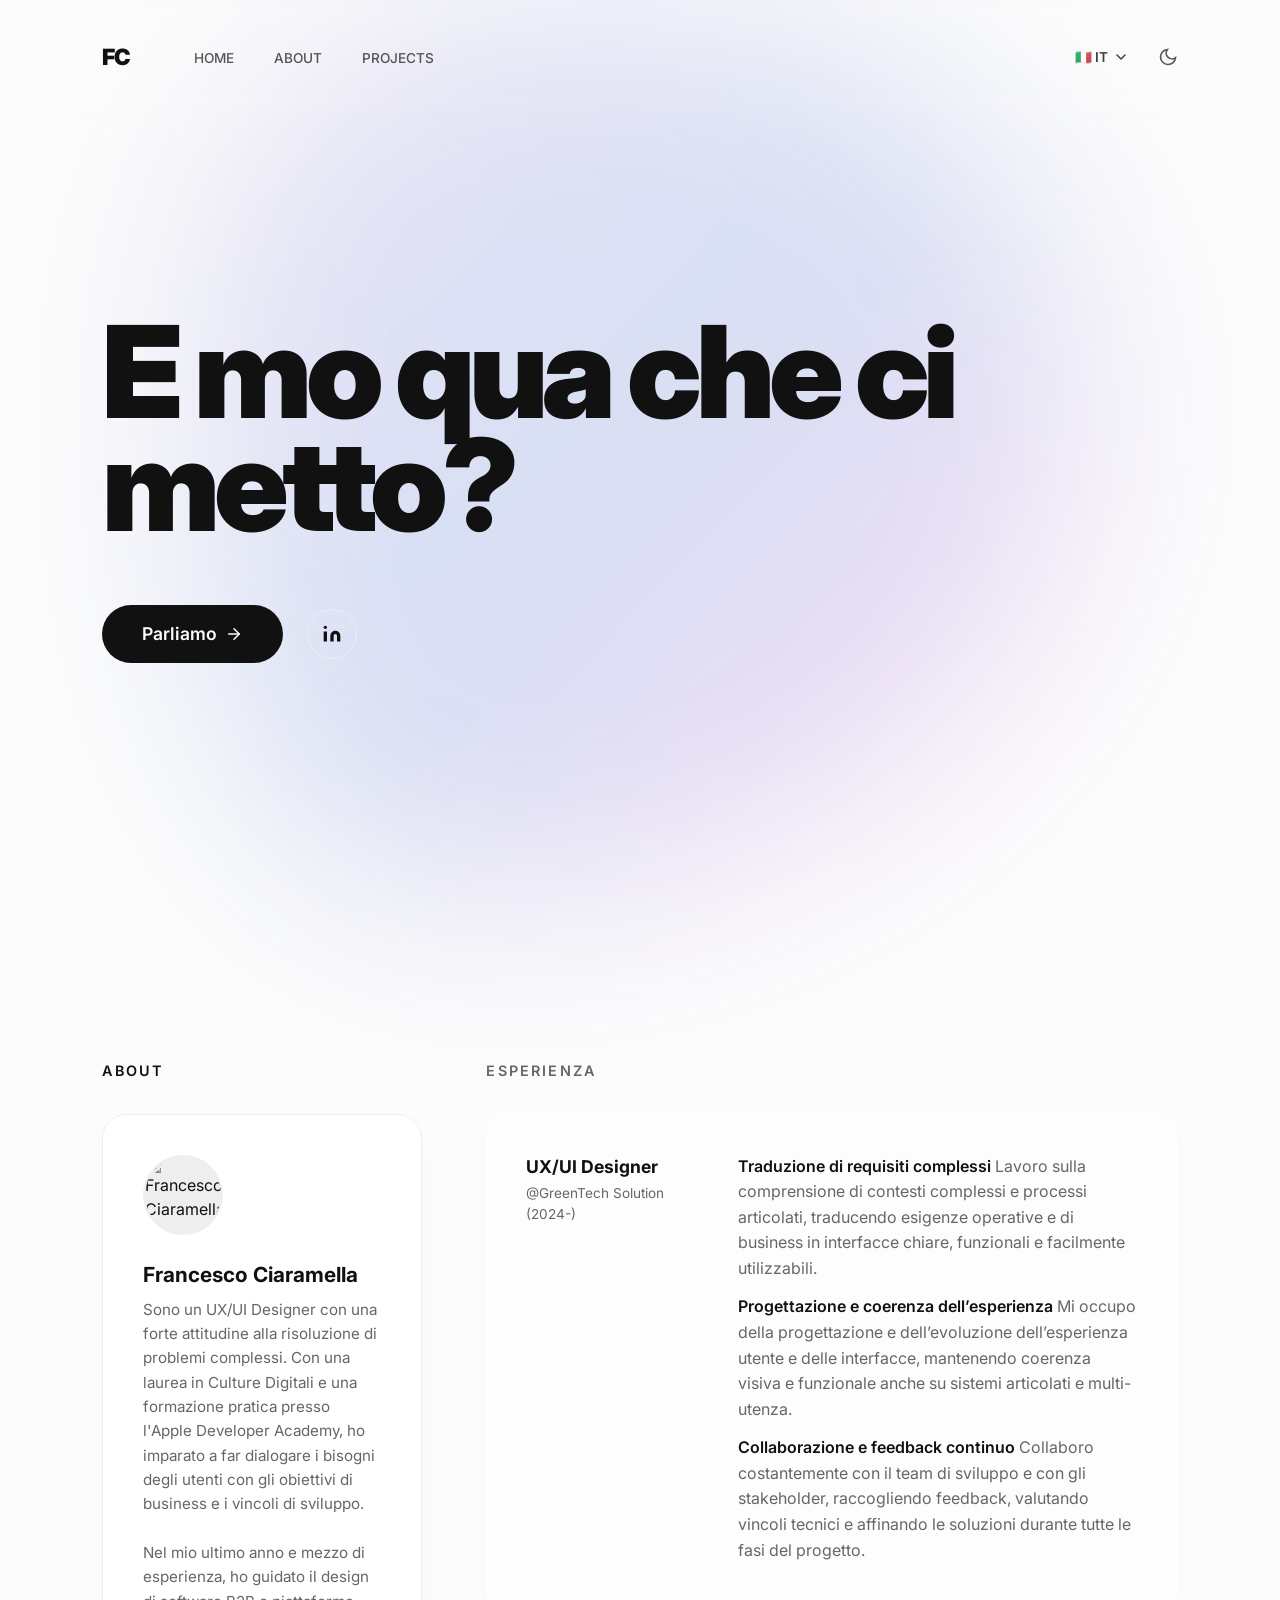
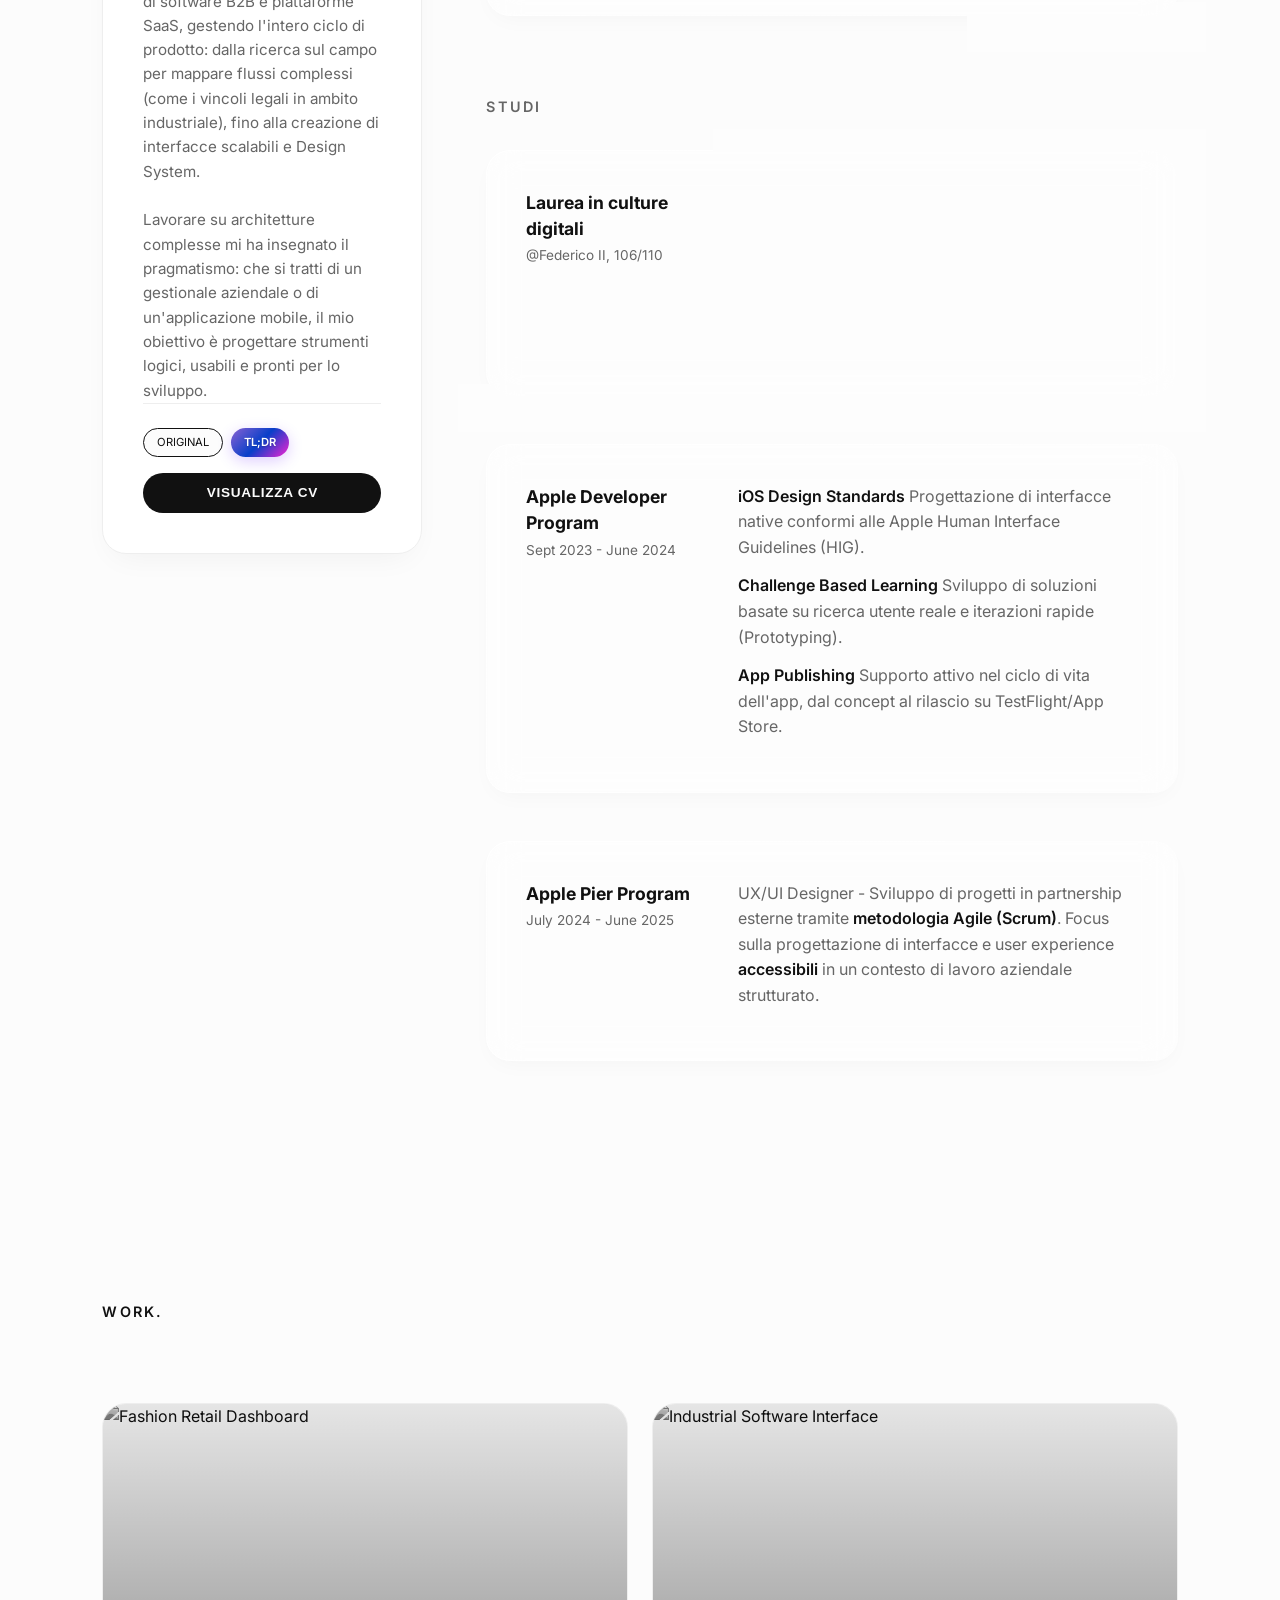
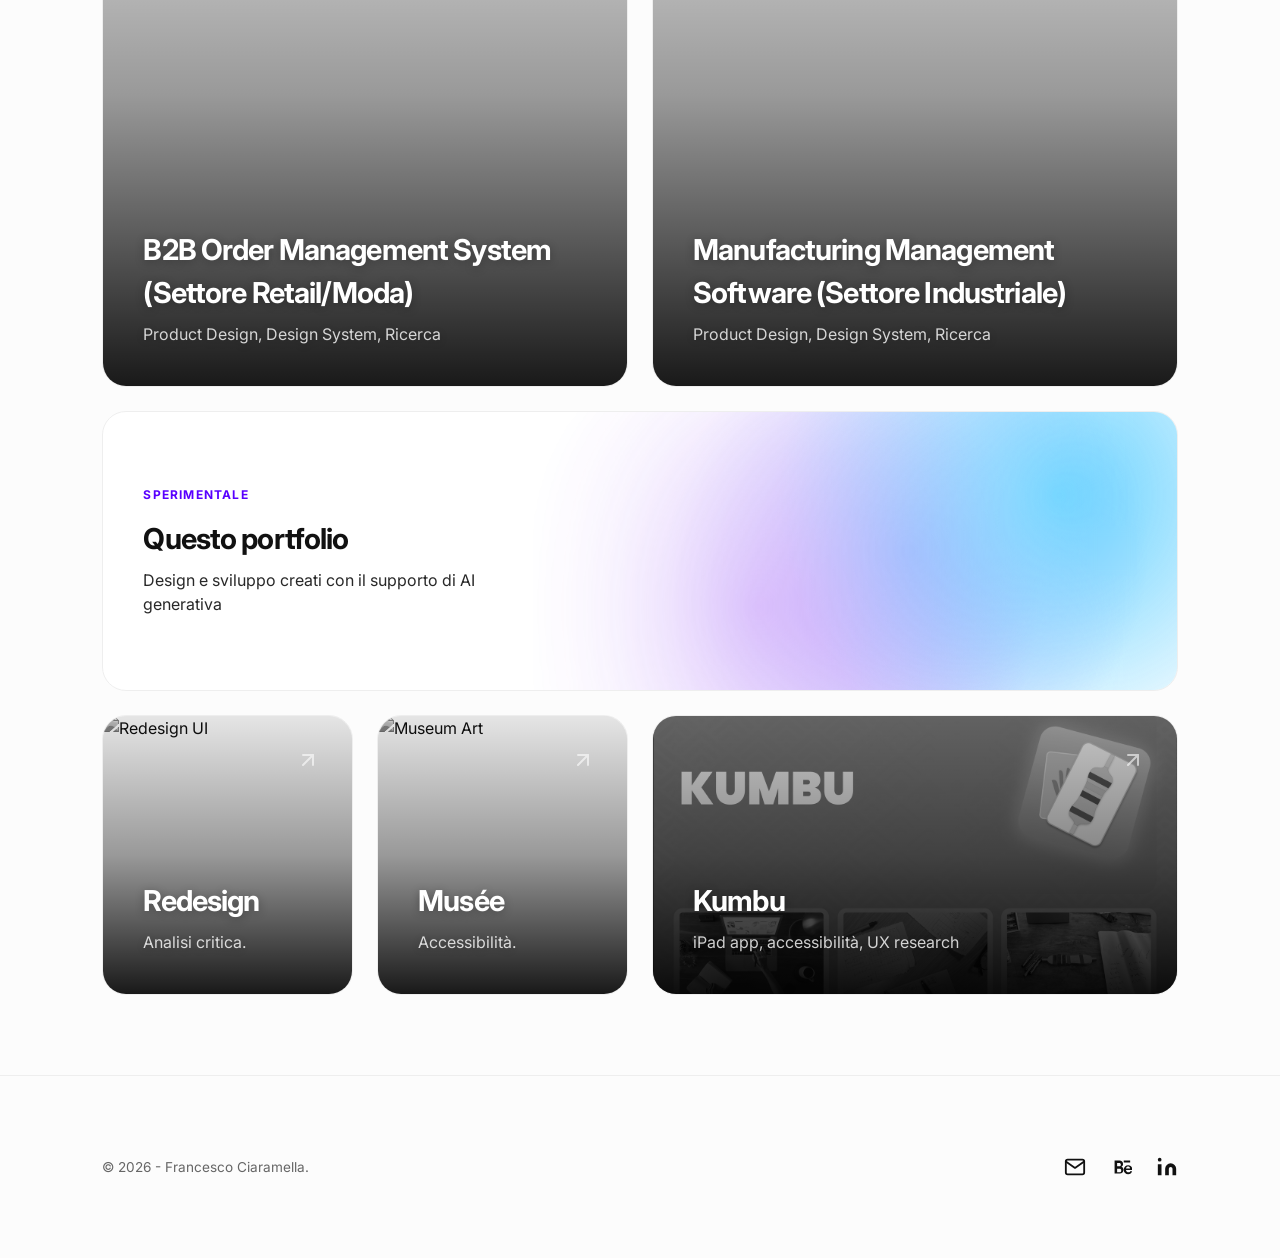
==== commit e37c4277: "Minor adjustment" ====
--- a/index.html
+++ b/index.html
@@ -89,7 +89,7 @@
 
     <main>
         <section id="landing">
-            <h1 class="headline" data-i18n="hero_headline">E mo qua che ci metto?.</h1>
+            <h1 class="headline" data-i18n="hero_headline">E mo qua che ci metto?</h1>
 
             <!-- HERO ACTIONS -->
             <div class="hero-actions">
--- a/css/style.css
+++ b/css/style.css
@@ -1070,6 +1070,7 @@
            transform: translateY(-2px);
            box-shadow: 0 6px 20px rgba(89, 0, 255, 0.3);
            color: #ffffff !important;
+           background: var(--gradient-primary);
        }
 
        .ai-btn--magic::before {
@@ -1209,9 +1210,42 @@
 
        .project-modal-text {
            font-size: 1.1rem;
-           line-height: 1.7;
+           line-height: 1.85;
            color: var(--color-text-dim);
            margin-bottom: 1.5rem;
+       }
+
+       .project-modal-text p {
+           margin-bottom: 1.5rem;
+       }
+
+       .project-modal-text h3 {
+           color: var(--color-text) !important;
+           font-size: 1.4rem;
+           font-weight: 800;
+           letter-spacing: -0.01em;
+           margin-top: 3rem !important;
+           margin-bottom: 1.2rem !important;
+       }
+
+       .project-modal-text h3:first-child {
+           margin-top: 0 !important;
+       }
+
+       .project-modal-text h4 {
+           color: var(--color-text) !important;
+           font-size: 1.15rem;
+           font-weight: 700;
+           margin-top: 2rem !important;
+           margin-bottom: 0.8rem !important;
+       }
+
+       .project-modal-text ul {
+           margin-bottom: 2rem;
+       }
+
+       .project-modal-text li {
+           margin-bottom: 0.8rem;
        }
 
        /* --- FOOTER --- */
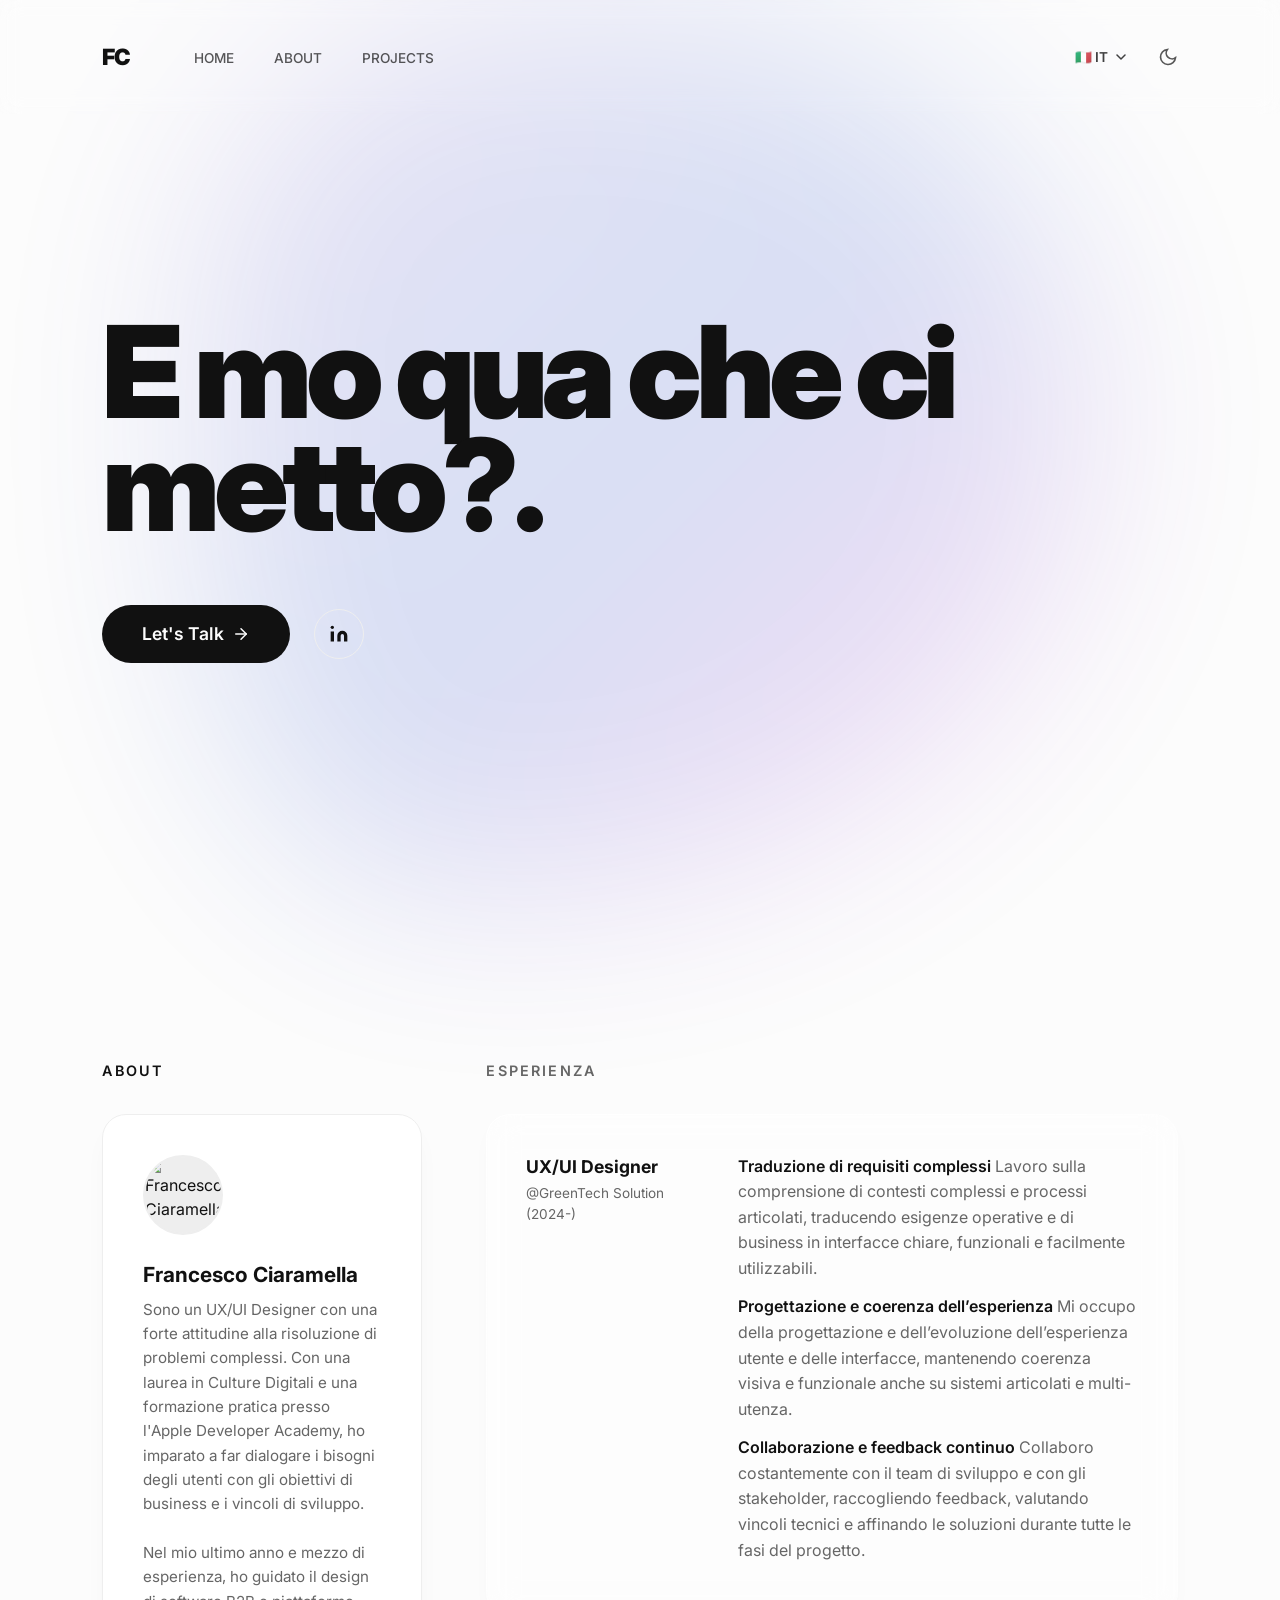
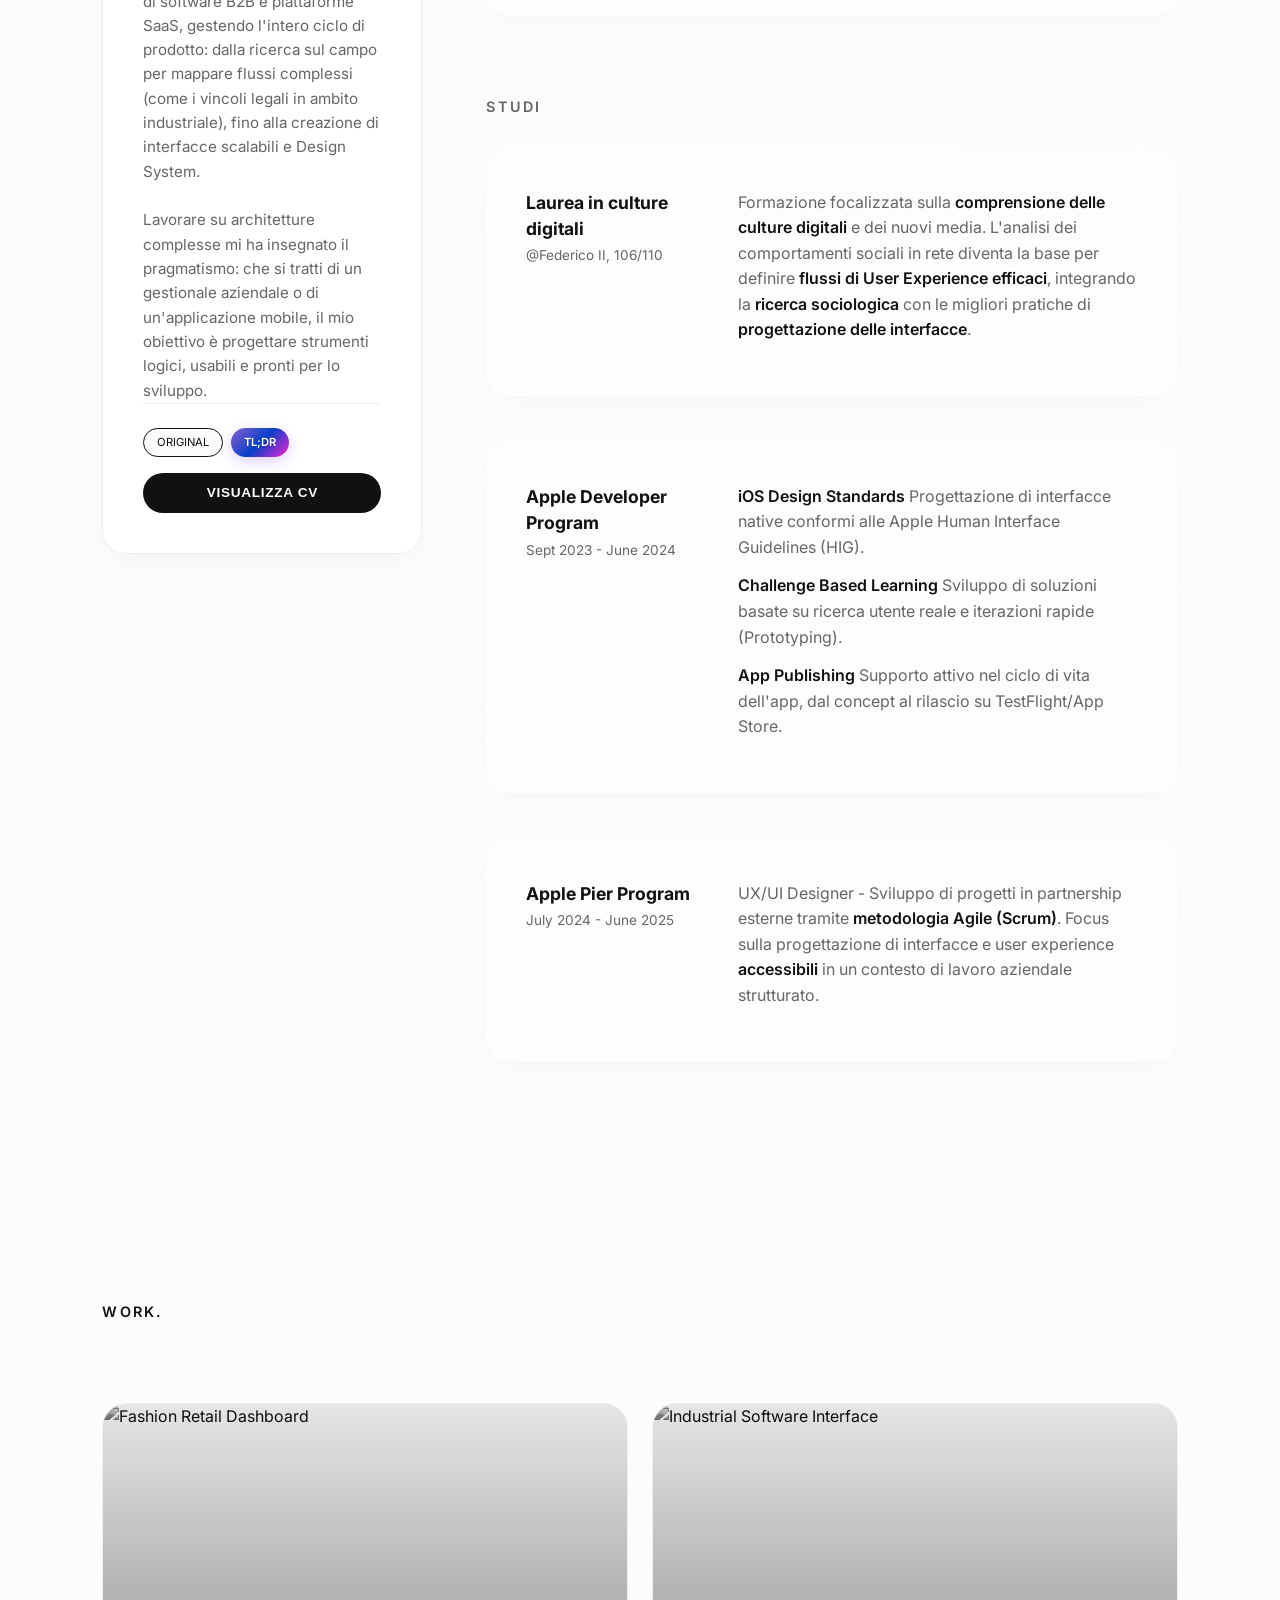
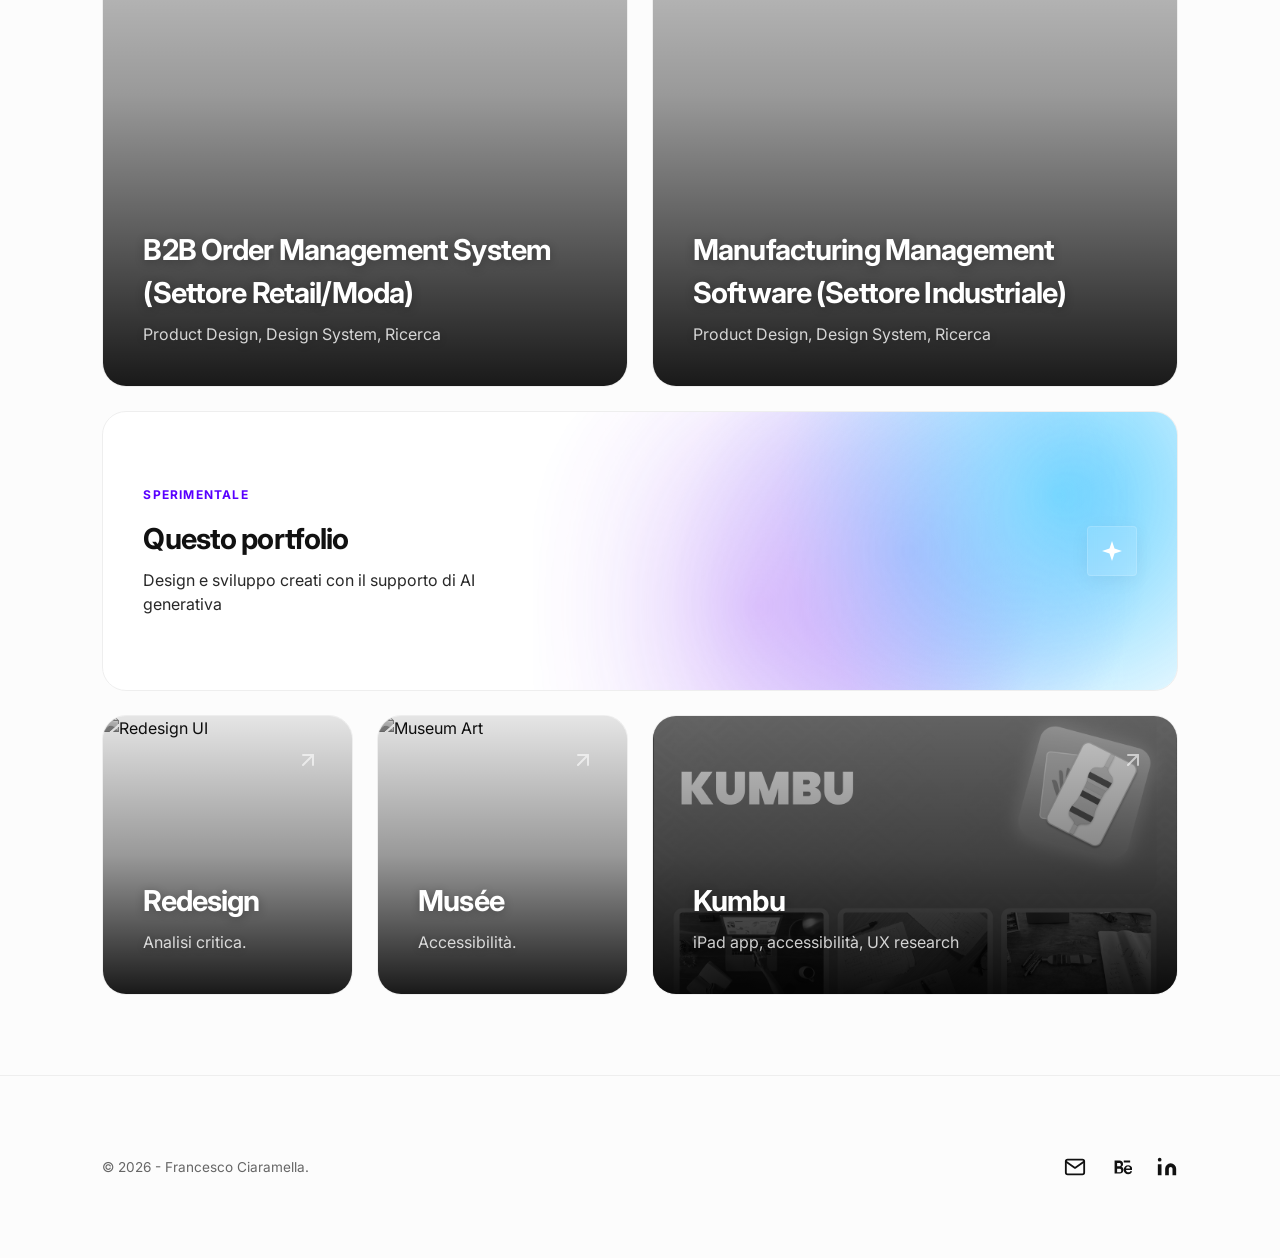
==== commit 033e2888: "Bottone back alla seconda pagina" ====
--- a/index.html
+++ b/index.html
@@ -89,7 +89,7 @@
 
     <main>
         <section id="landing">
-            <h1 class="headline" data-i18n="hero_headline">E mo qua che ci metto?</h1>
+            <h1 class="headline" data-i18n="hero_headline">E mo qua che ci metto?.</h1>
 
             <!-- HERO ACTIONS -->
             <div class="hero-actions">
@@ -427,7 +427,7 @@
             </a>
         </div>
     </footer>
-    <script src="js/main"></script>
+    <script src="js/main.js"></script>
 
 </body>
 
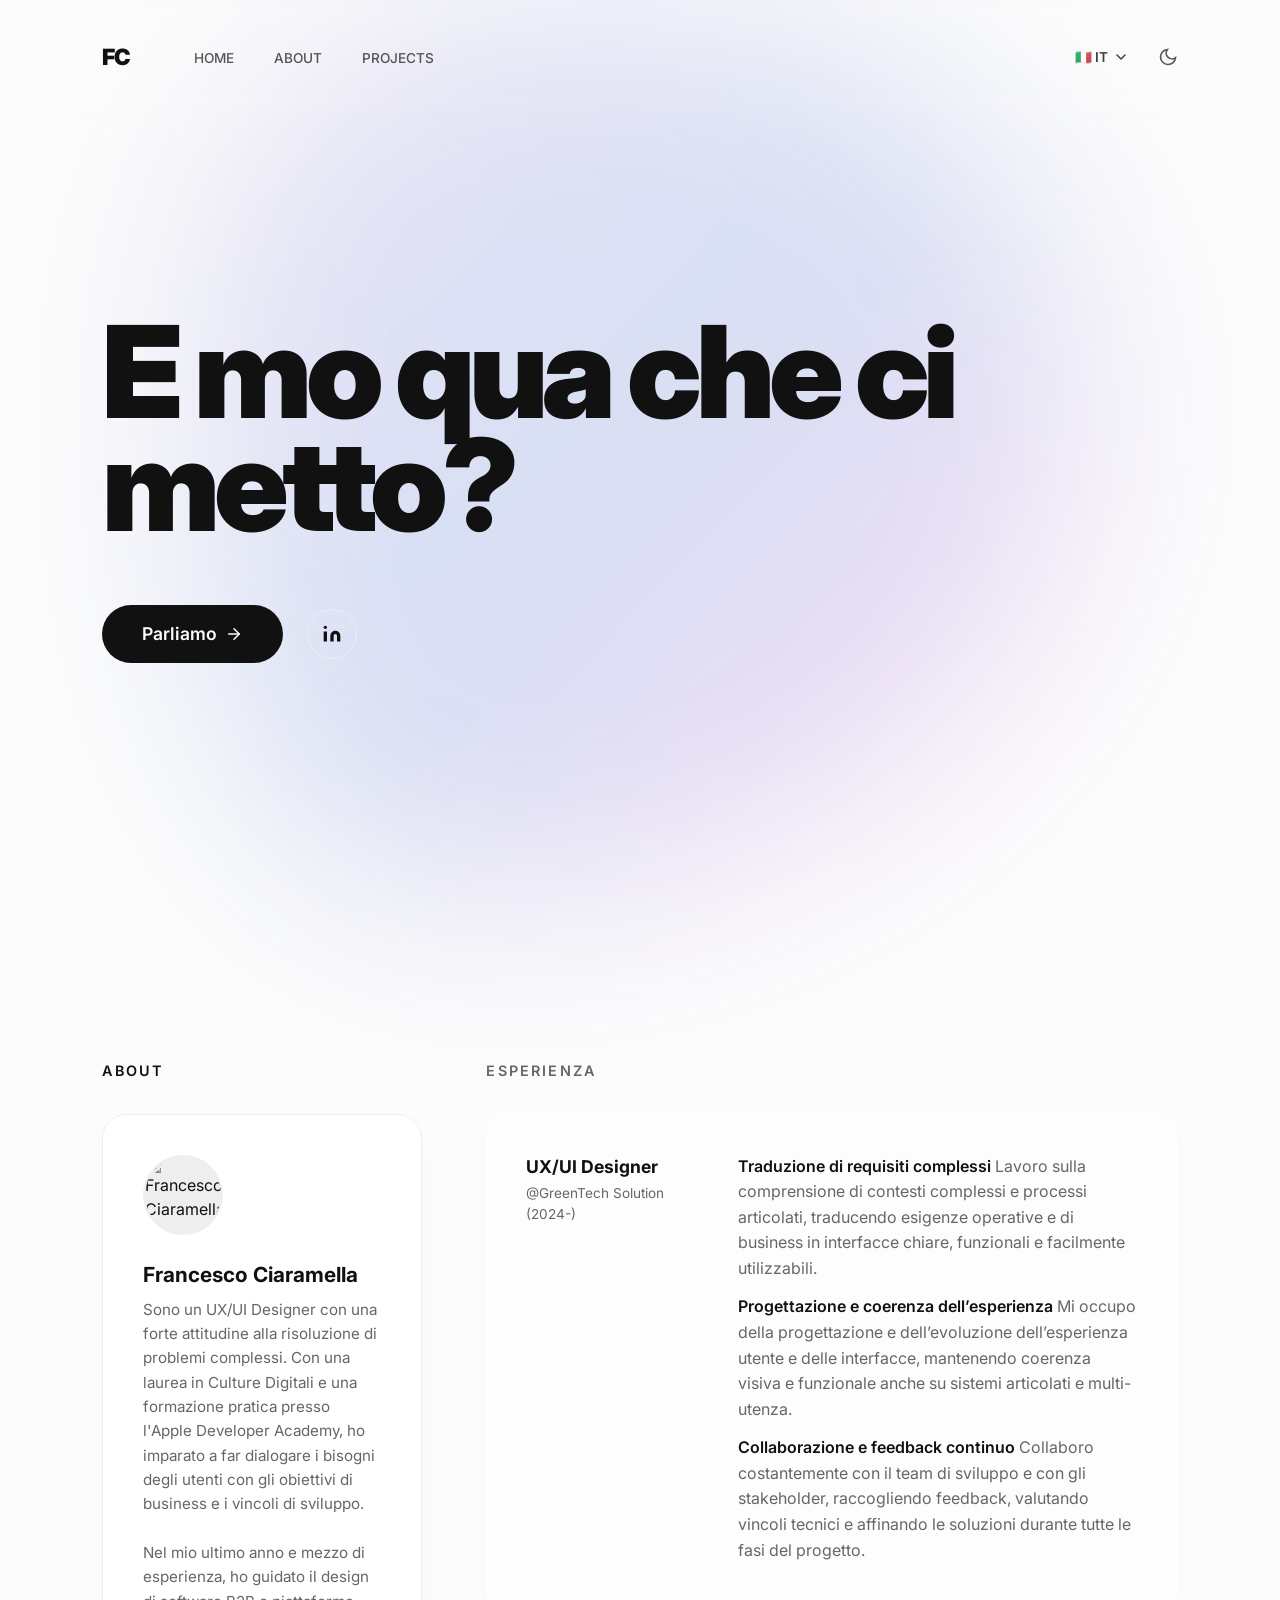
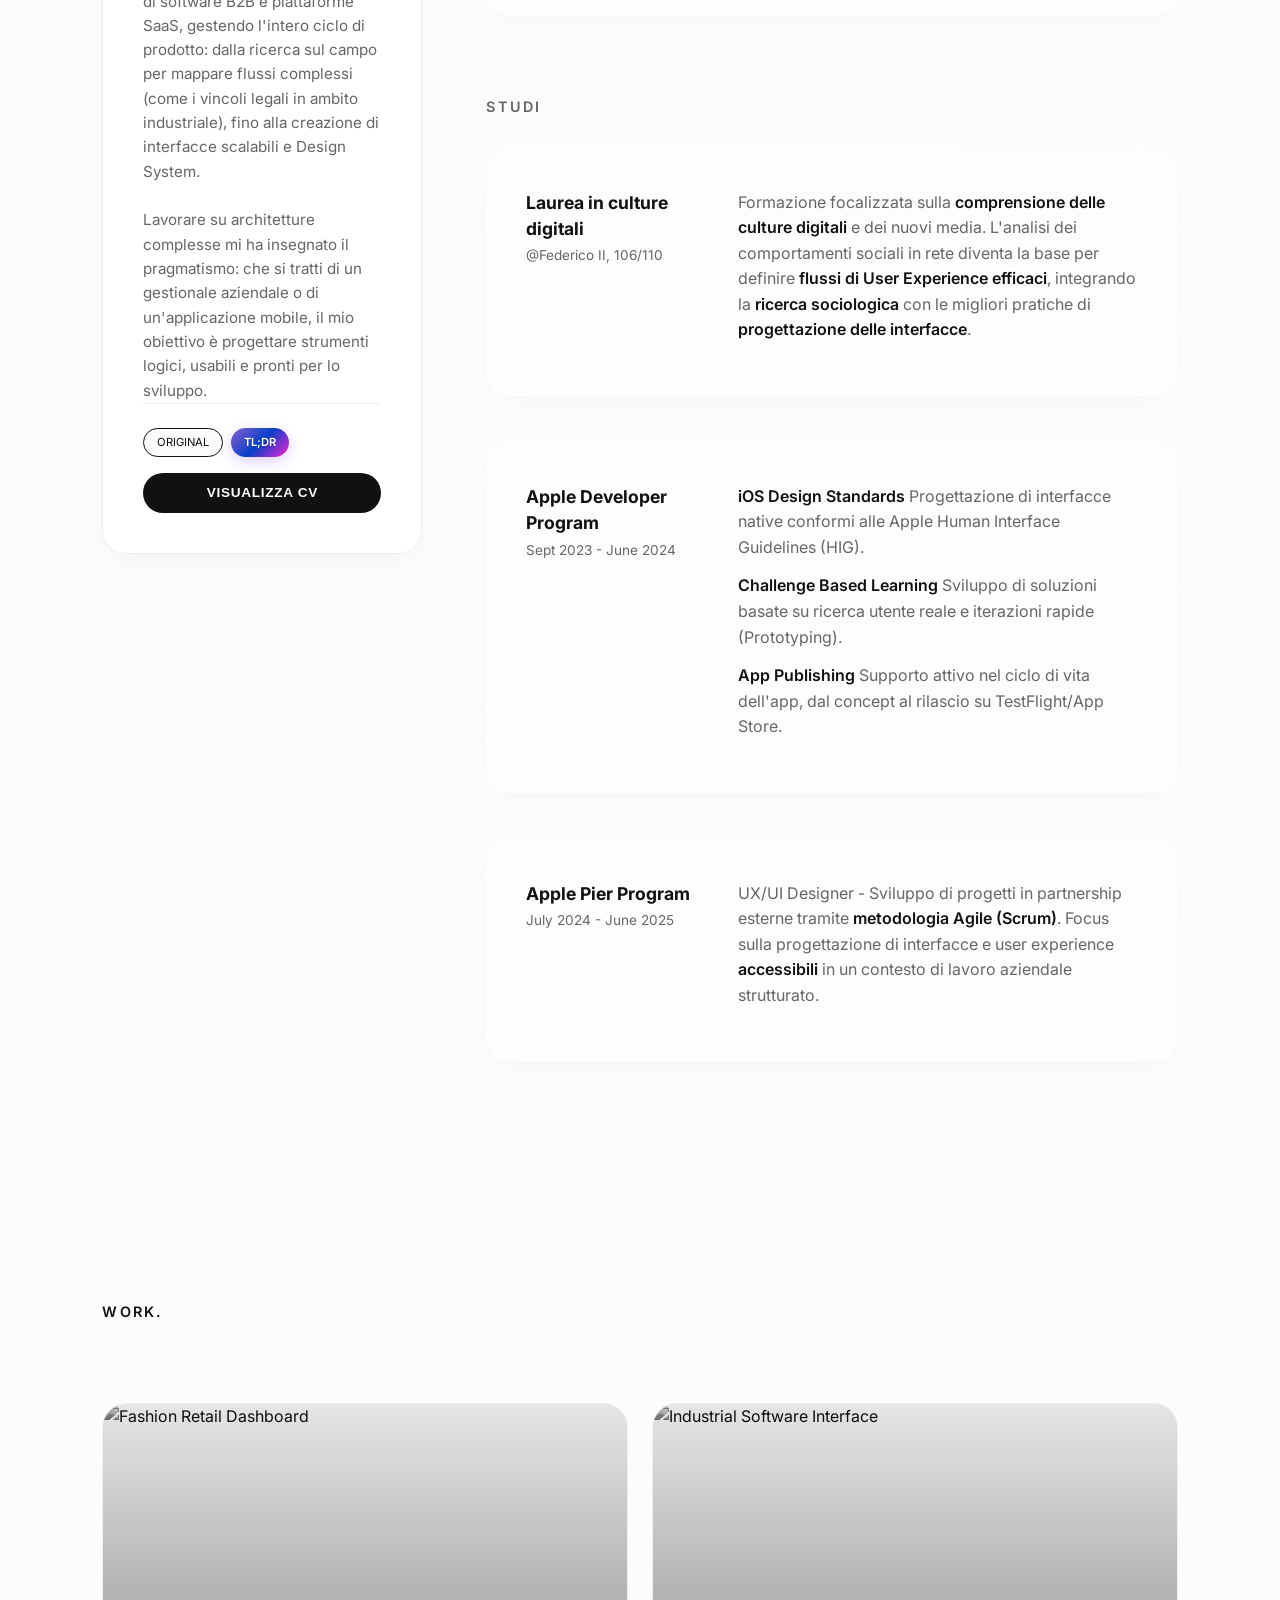
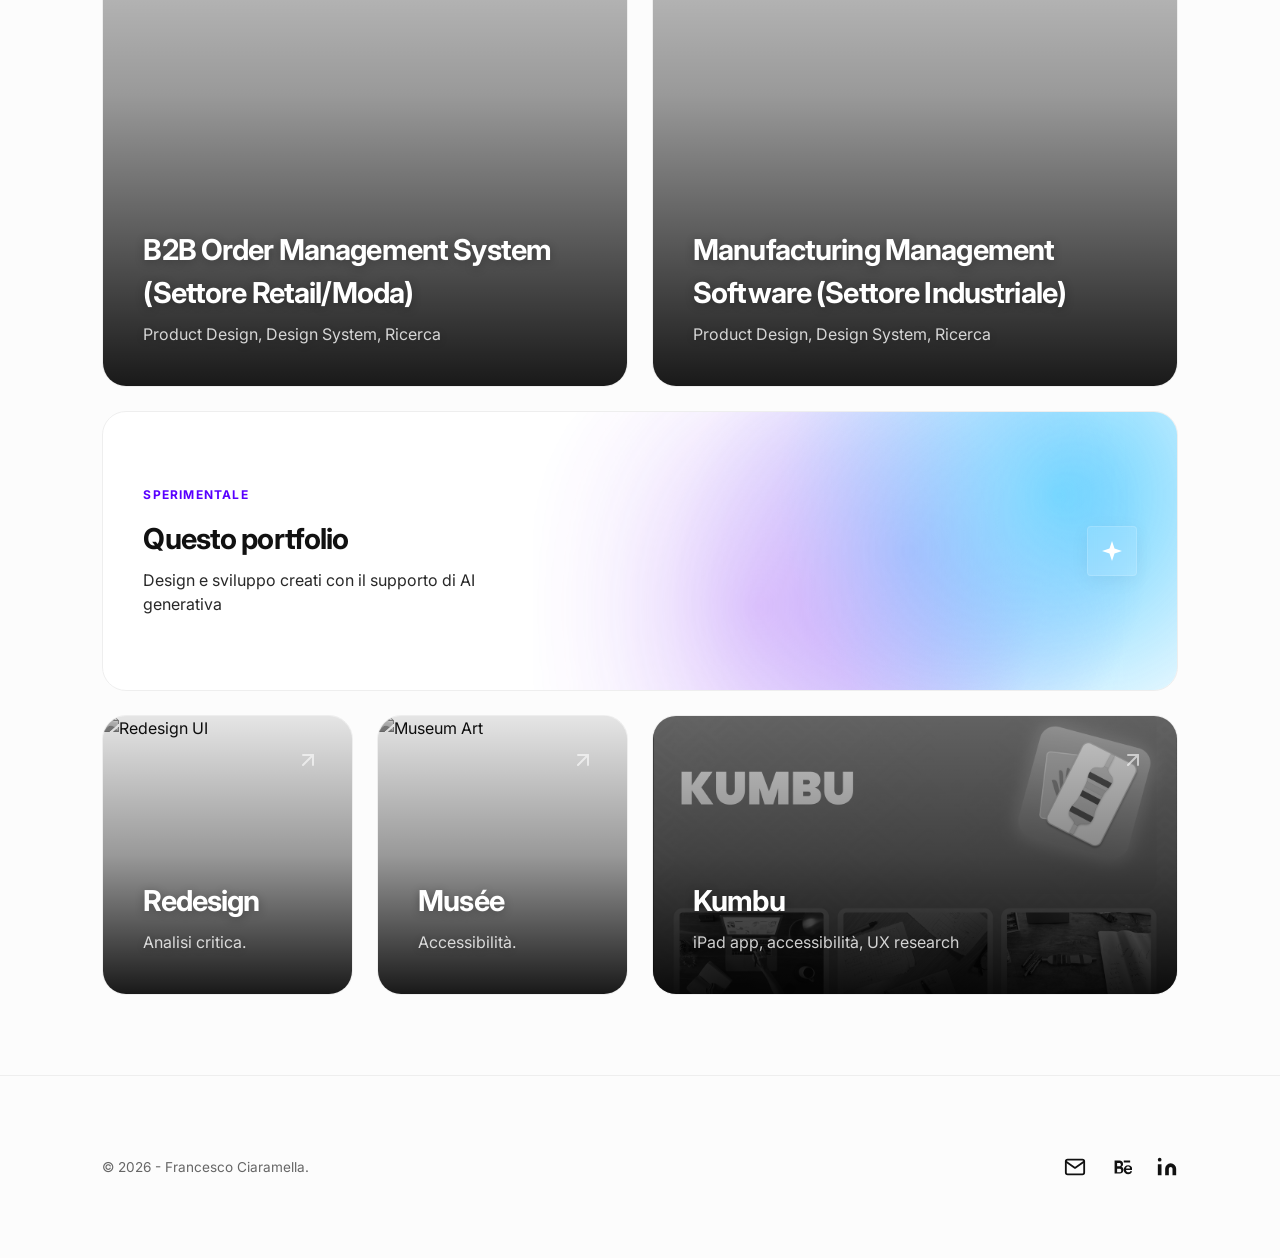
==== commit 9337c7a5: "Merge branch 'main' of https://github.com/ciarax22/Portfolio" ====
--- a/index.html
+++ b/index.html
@@ -89,7 +89,7 @@
 
     <main>
         <section id="landing">
-            <h1 class="headline" data-i18n="hero_headline">E mo qua che ci metto?.</h1>
+            <h1 class="headline" data-i18n="hero_headline">E mo qua che ci metto?</h1>
 
             <!-- HERO ACTIONS -->
             <div class="hero-actions">
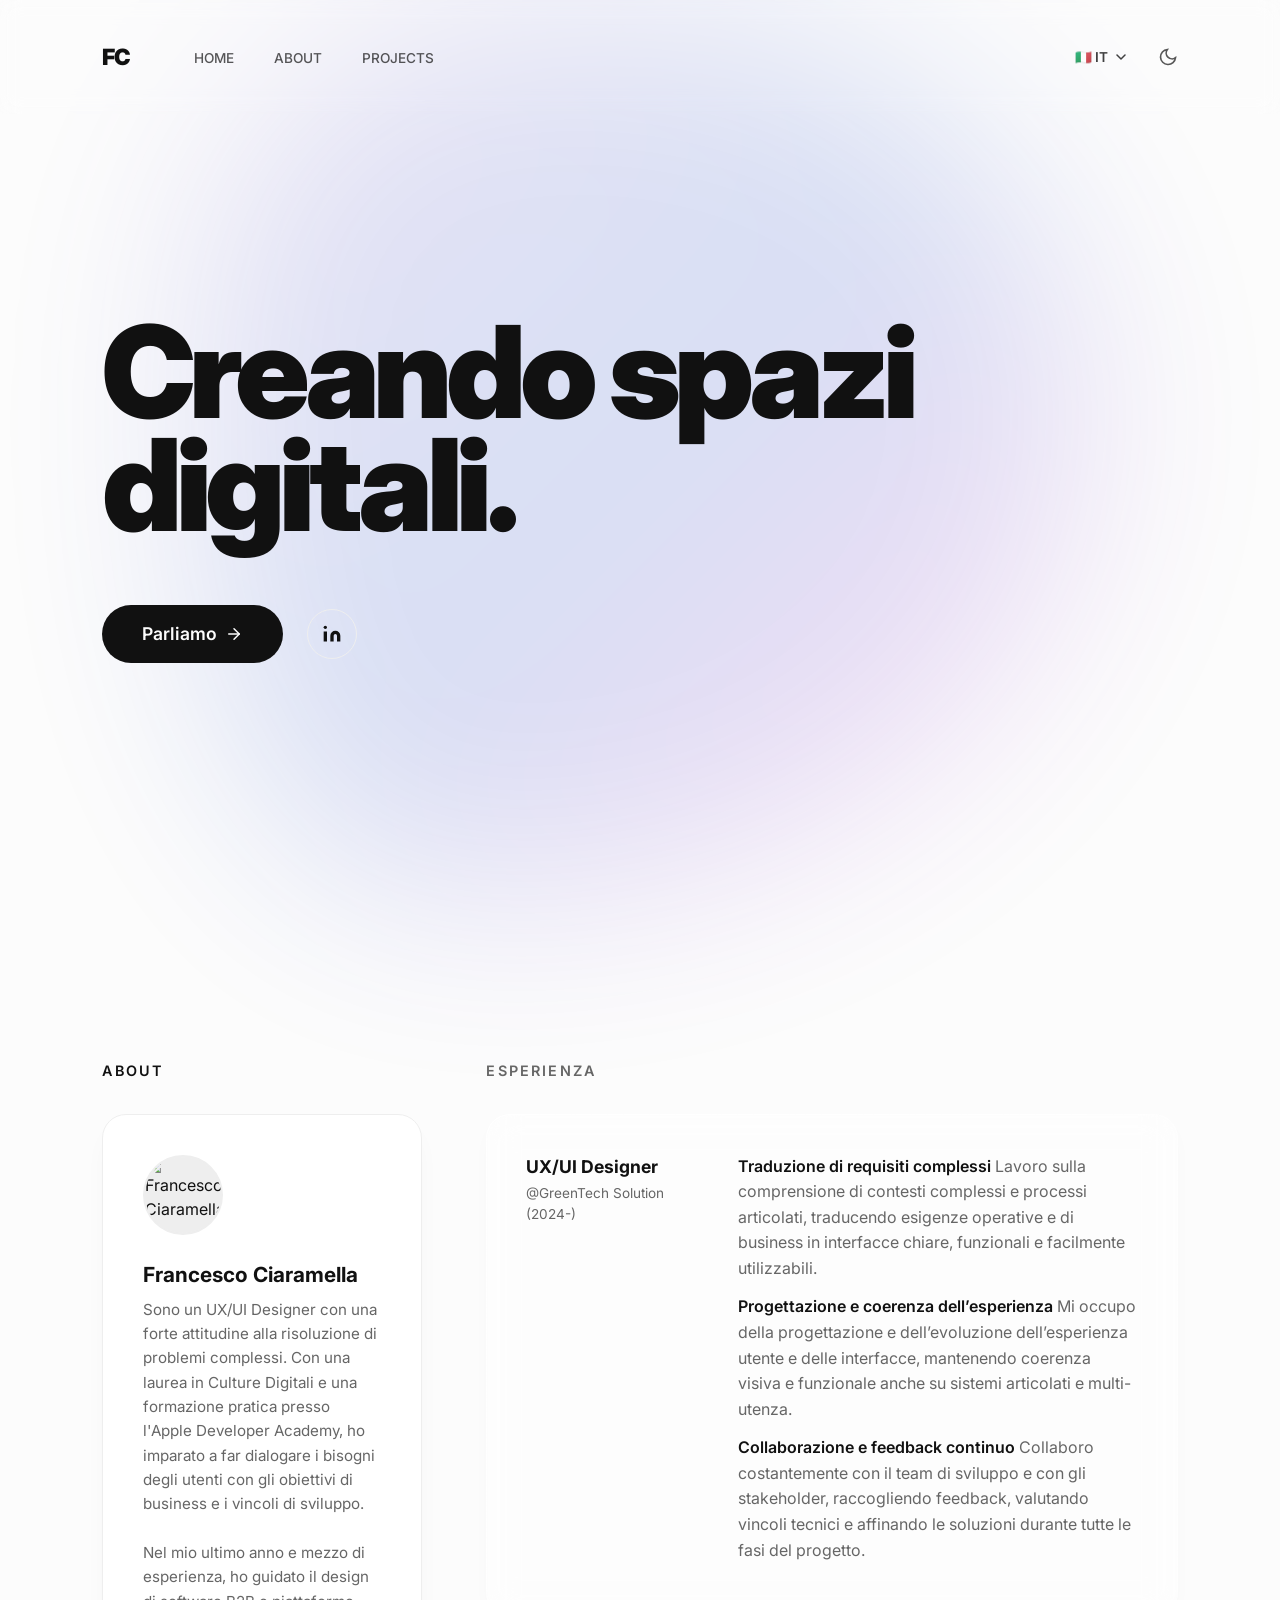
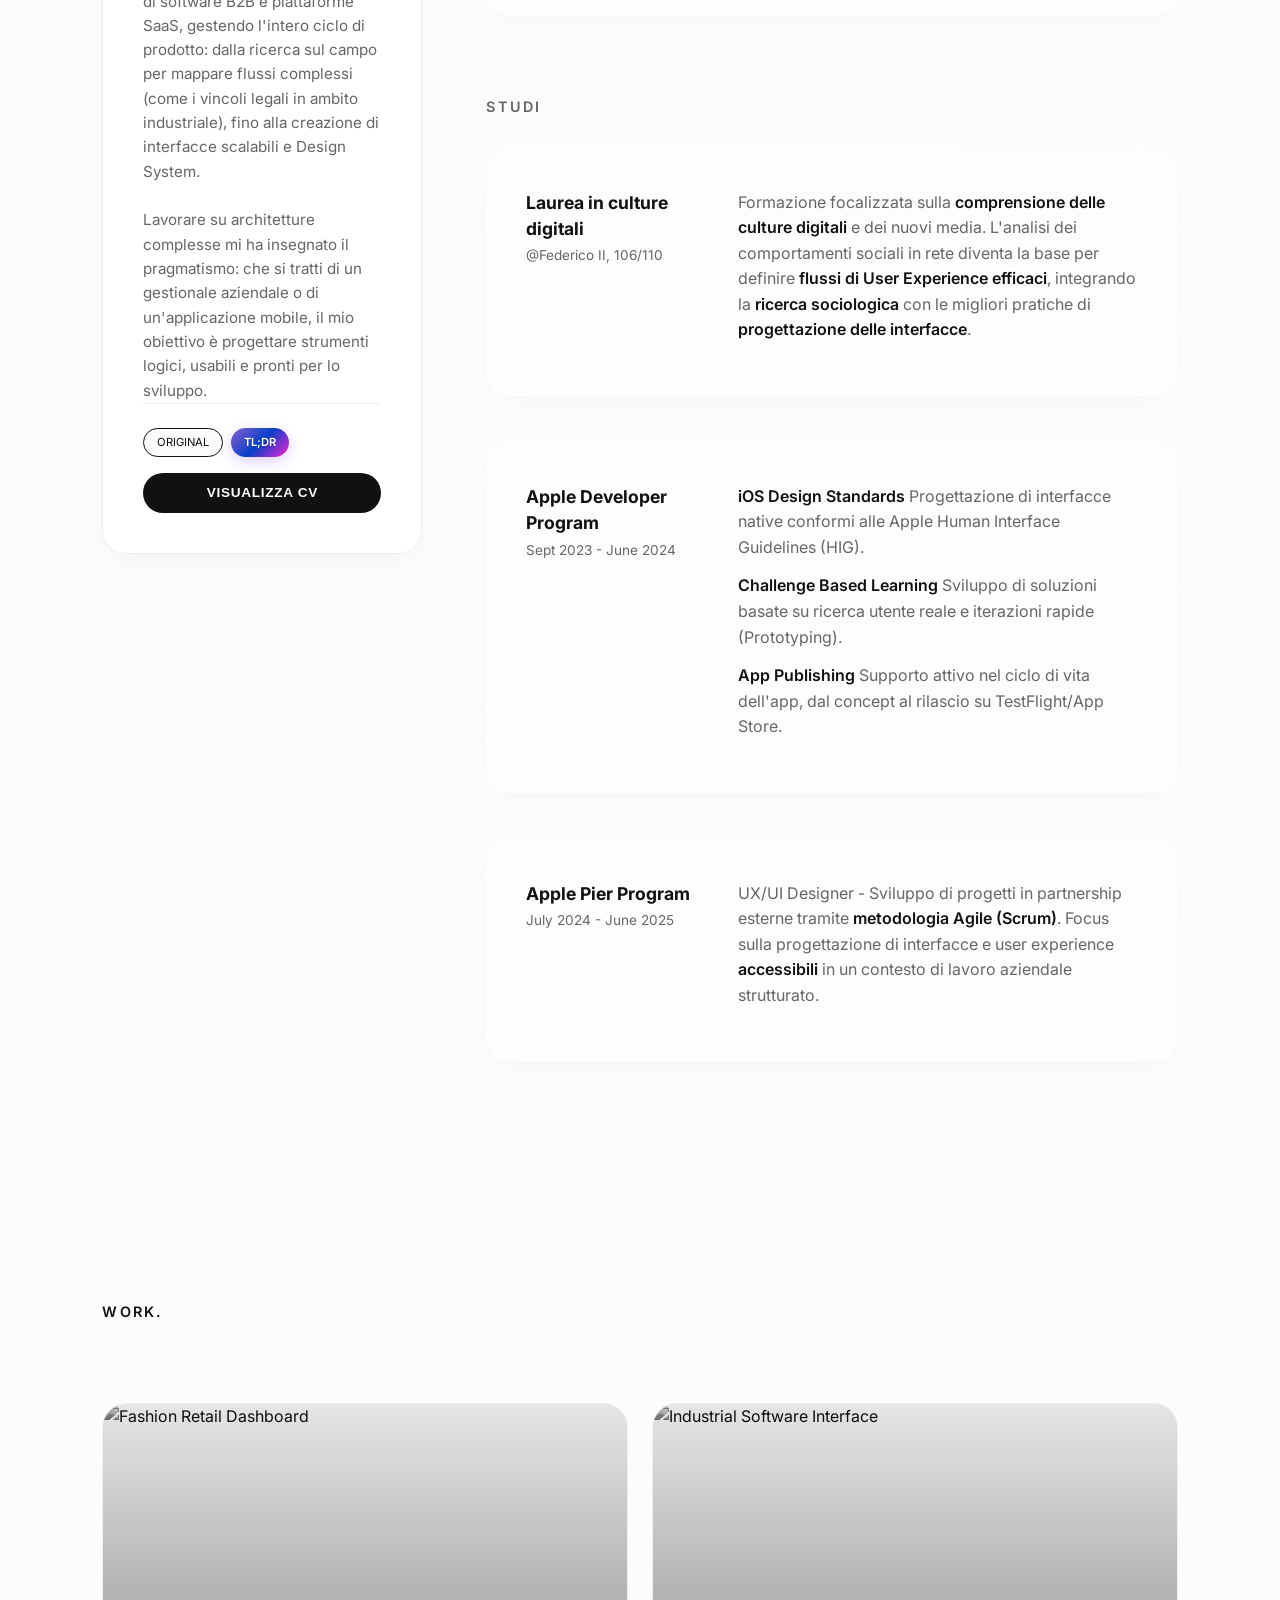
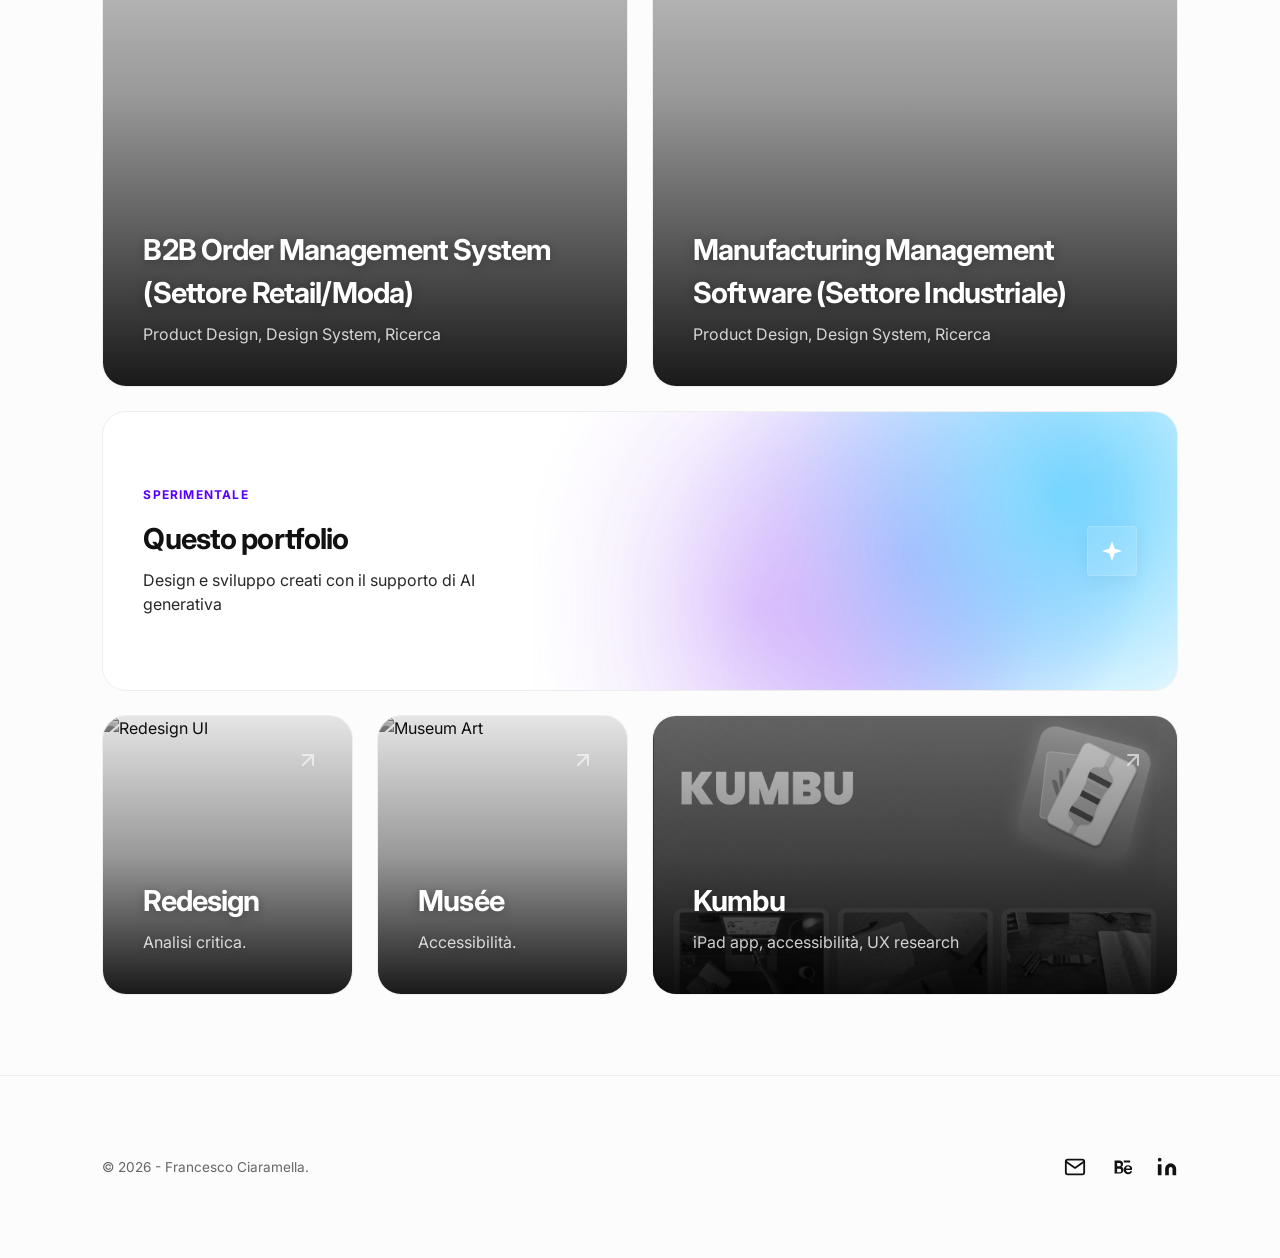
==== commit 217037ab: "aggiunto fav icon" ====
--- a/index.html
+++ b/index.html
@@ -11,6 +11,7 @@
     <link rel="preconnect" href="https://fonts.gstatic.com" crossorigin>
     <link href="https://fonts.googleapis.com/css2?family=Inter:wght@300;400;500;700;900&display=swap" rel="stylesheet">
     <link rel="stylesheet" href="css/style.css">
+    <link rel="icon" type="image/svg" href="assets\logo.svg">
 </head>
 
 <body>
--- a/css/style.css
+++ b/css/style.css
@@ -36,6 +36,8 @@
 
        html {
            scroll-behavior: smooth;
+           overflow-x: hidden;
+           width: 100%;
        }
 
        body {
@@ -45,6 +47,8 @@
            line-height: 1.5;
            -webkit-font-smoothing: antialiased;
            overflow-x: hidden;
+           width: 100%;
+           position: relative;
            transition: background-color 0.4s ease, color 0.4s ease;
        }
 
@@ -429,6 +433,9 @@
            font-weight: 900;
            letter-spacing: -0.05em;
            max-width: 14ch;
+           width: 100%;
+           overflow-wrap: break-word;
+           word-break: break-word;
        }
 
        /* SENIOR FIX: Unificati stili titoli colonne per allineamento verticale perfetto */
@@ -669,6 +676,7 @@
            /* Gradiente luminoso specchiato per non sembrare "disabilitato" */
            background: linear-gradient(135deg, rgba(255, 255, 255, 1) 0%, rgba(255, 255, 255, 0.1) 100%);
            -webkit-mask: linear-gradient(#fff 0 0) content-box, linear-gradient(#fff 0 0);
+           mask: linear-gradient(#fff 0 0) content-box, linear-gradient(#fff 0 0);
            -webkit-mask-composite: xor;
            mask-composite: exclude;
            z-index: -1;
@@ -1248,6 +1256,50 @@
            margin-bottom: 0.8rem;
        }
 
+       /* --- STICKY PROTOTYPE BUTTON --- */
+       @media (min-width: 1025px) {
+           .sticky-desktop-wrapper {
+               position: sticky;
+               top: 2rem;
+               z-index: 100;
+               display: flex;
+               width: max-content;
+               margin: 1.5rem auto 1rem auto;
+               align-items: center;
+               padding: 4px;
+               background: rgba(255, 255, 255, 0.4);
+               backdrop-filter: blur(8px);
+               -webkit-backdrop-filter: blur(8px);
+               border: 1px solid rgba(255, 255, 255, 0.5);
+               border-radius: 40px;
+               box-shadow: 0 4px 12px rgba(0, 0, 0, 0.05);
+           }
+           [data-theme="dark"] .sticky-desktop-wrapper {
+               background: rgba(20, 20, 20, 0.4);
+               border: 1px solid rgba(255, 255, 255, 0.1);
+           }
+           .sticky-desktop-btn {
+               display: inline-flex;
+               align-items: center;
+               justify-content: center;
+               height: 32px; /* Moltiplicatore di 8 */
+               padding: 0 16px; /* Moltiplicatore di 8 */
+               font-size: 0.85rem;
+               font-weight: 600;
+               border-radius: 20px;
+               margin: 0;
+               box-shadow: 0 2px 8px rgba(0,0,0,0.1) !important;
+           }
+           .mobile-only-btn {
+               display: none !important;
+           }
+       }
+       @media (max-width: 1024px) {
+           .sticky-desktop-wrapper, .sticky-desktop-btn {
+               display: none !important;
+           }
+       }
+
        /* --- FOOTER --- */
        .site-footer {
            padding: 5rem var(--container-padding);
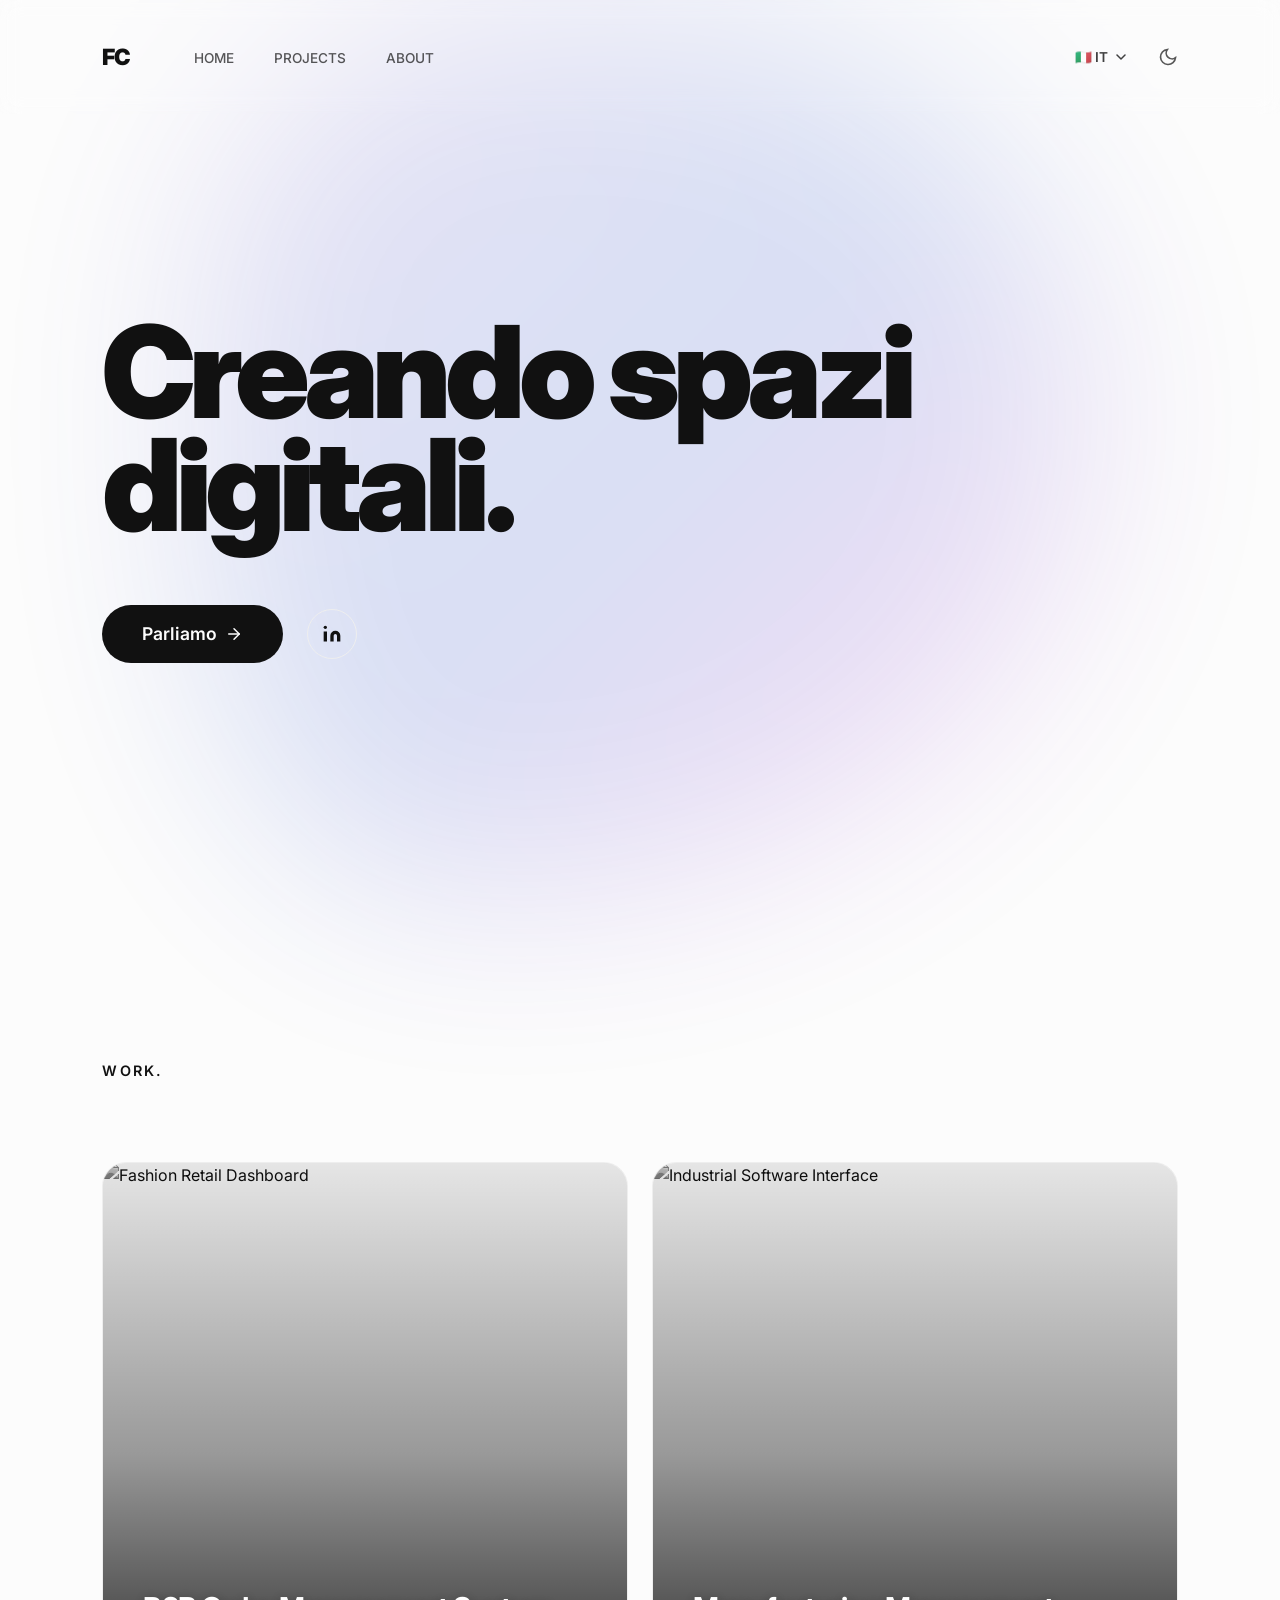
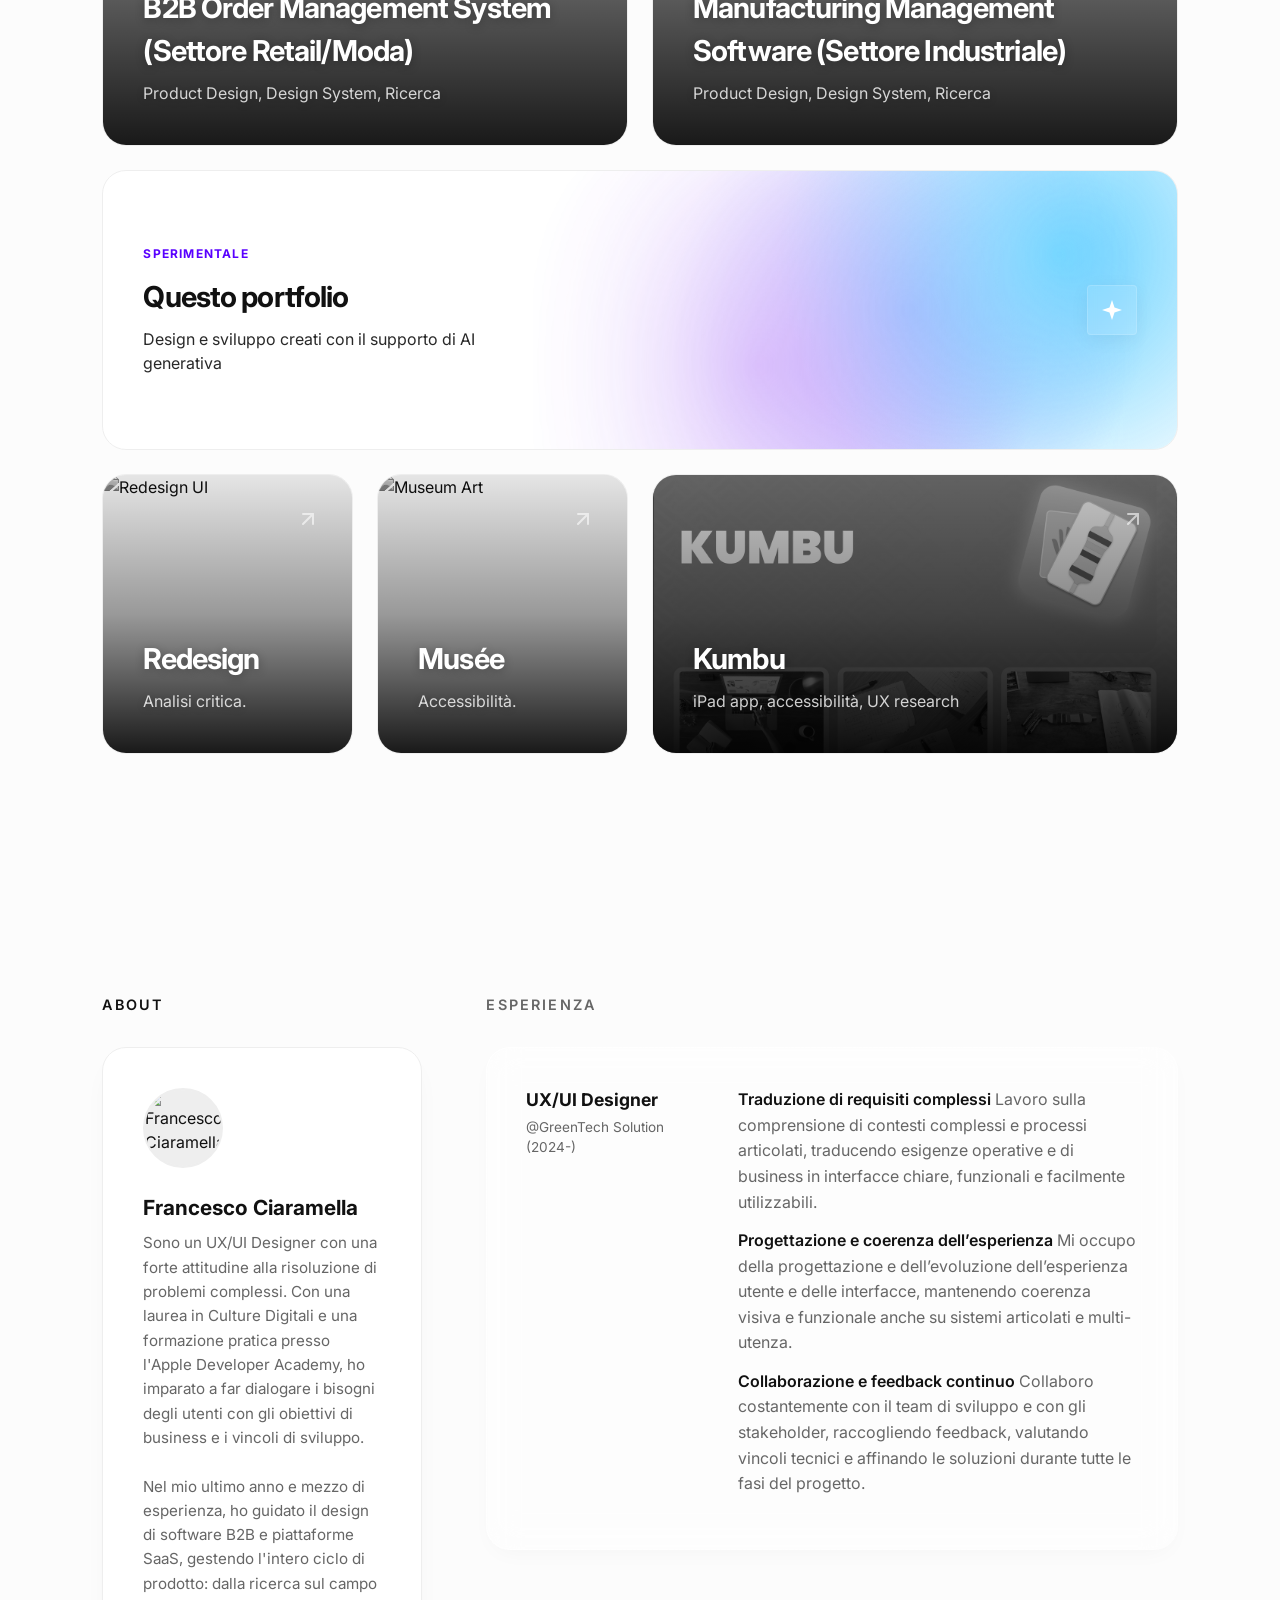
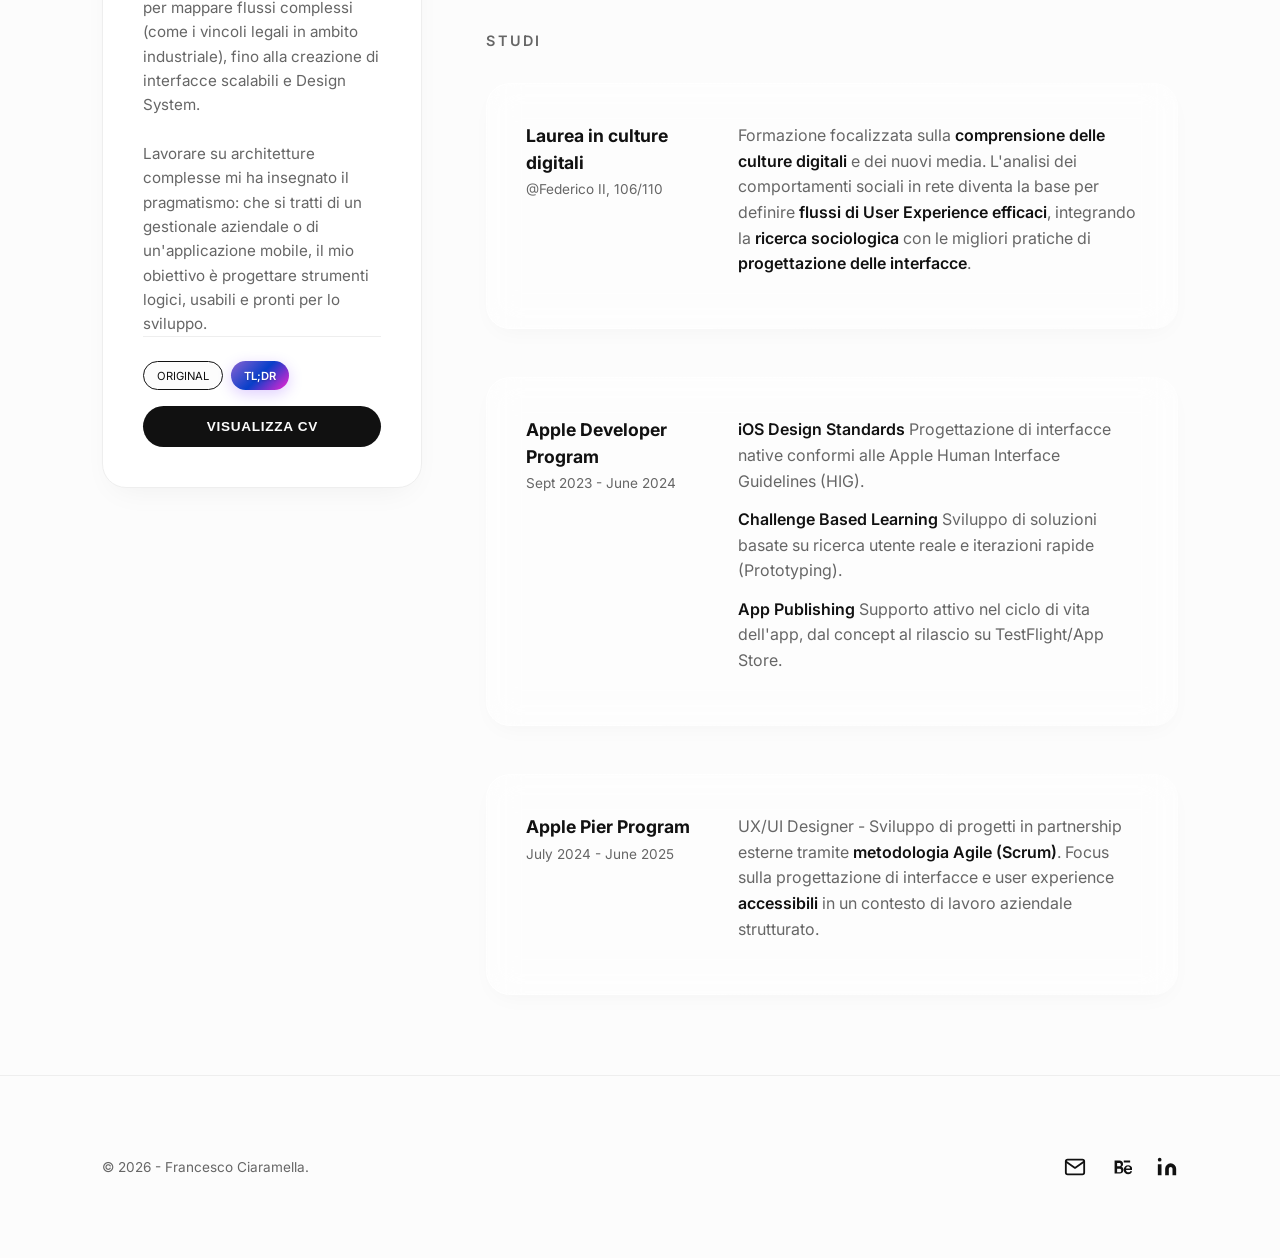
==== commit cdf4a95c: "Swappati l'ordine delle sezioni "Progetto" e "me". Aggiunta 'animazione al titolo" ====
--- a/index.html
+++ b/index.html
@@ -26,8 +26,8 @@
             <div class="navbar__logo">FC</div>
             <ul class="navbar__links">
                 <li><a href="#landing" class="navbar__link" data-i18n="nav_home">Home</a></li>
+                <li><a href="#projects" class="navbar__link" data-i18n="nav_projects">Projects</a></li>
                 <li><a href="#about" class="navbar__link" data-i18n="nav_about">About</a></li>
-                <li><a href="#projects" class="navbar__link" data-i18n="nav_projects">Projects</a></li>
             </ul>
         </div>
 
@@ -76,9 +76,9 @@
         <button class="mobile-menu-close" onclick="Portfolio.toggleMobileMenu()" aria-label="Close Menu">✕</button>
 
         <a href="#landing" class="mobile-menu-link" onclick="Portfolio.toggleMobileMenu()" data-i18n="nav_home">Home</a>
-        <a href="#about" class="mobile-menu-link" onclick="Portfolio.toggleMobileMenu()" data-i18n="nav_about">About</a>
         <a href="#projects" class="mobile-menu-link" onclick="Portfolio.toggleMobileMenu()"
             data-i18n="nav_projects">Projects</a>
+        <a href="#about" class="mobile-menu-link" onclick="Portfolio.toggleMobileMenu()" data-i18n="nav_about">About</a>
 
         <div style="margin-top: 2rem; display: flex; gap: 1rem;">
             <button class="lang-option" onclick="Portfolio.selectLang('it'); Portfolio.toggleMobileMenu()">🇮🇹</button>
@@ -110,6 +110,132 @@
                         <circle cx="4" cy="4" r="2"></circle>
                     </svg>
                 </a>
+            </div>
+        </section>
+
+        <section id="projects">
+            <h2 class="cv-item__label" data-i18n="section_work">Work.</h2>
+            <div class="bento">
+                <!-- Card 1: ERP -->
+                <div class="bento__card bento__card--large bento__card--has-image"
+                    onclick="Portfolio.openProjectModal('erp-retail')">
+                    <div class="bento__img-container">
+                        <!-- REPLACE IMAGE HERE FOR RETAIL -->
+                        <img src="https://images.unsplash.com/photo-1441986300917-64674bd600d8?q=80&w=2070&auto=format&fit=crop"
+                            alt="Fashion Retail Dashboard" class="bento__img">
+                    </div>
+                    <button class="expand-btn"
+                        onclick="event.stopPropagation(); Portfolio.expandConcept(this.parentElement, 'ERP', '')"
+                        data-i18n="btn_resume">Resume</button>
+                    <div class="bento__content">
+                        <h3 class="bento__title">B2B Order Management System (Settore Retail/Moda)</h3>
+                        <p class="bento__desc" data-i18n="proj_erp_desc"></p>
+                    </div>
+                </div>
+                <!-- Card 2: Industrial ERP -->
+                <div class="bento__card bento__card--large bento__card--has-image"
+                    onclick="Portfolio.openProjectModal('erp-industrial')">
+                    <div class="bento__img-container">
+                        <!-- REPLACE IMAGE HERE FOR INDUSTRIAL -->
+                        <img src="https://images.unsplash.com/photo-1581091226825-a6a2a5aee158?q=80&w=2070&auto=format&fit=crop"
+                            alt="Industrial Software Interface" class="bento__img">
+                    </div>
+                    <button class="expand-btn"
+                        onclick="event.stopPropagation(); Portfolio.expandConcept(this.parentElement, 'ERP', '')"
+                        data-i18n="btn_resume">Resume</button>
+                    <div class="bento__content">
+                        <h3 class="bento__title">Manufacturing Management Software (Settore Industriale)</h3>
+                        <p class="bento__desc" data-i18n="proj_erp_desc"></p>
+                    </div>
+                </div>
+
+                <!-- Card NEW: Fancy Full Width -->
+                <div class="bento__card bento__card--full" onclick="Portfolio.openLink('#contact-or-somewhere')">
+                    <div class="fancy-bg-wrapper">
+                        <div class="fancy-image"></div>
+                    </div>
+
+                    <!-- NEW FANCY STAR ICON CONTAINER -->
+                    <div class="bento__star-icon">
+                        <svg width="24" height="24" viewBox="0 0 24 24" fill="currentColor">
+                            <path d="M12 2L14.5 9.5L22 12L14.5 14.5L12 22L9.5 14.5L2 12L9.5 9.5L12 2Z" />
+                        </svg>
+                    </div>
+
+                    <div class="bento__content" style="max-width: 400px; padding-right: 2rem;">
+                        <span class="bento__label" data-i18n="bento_full_label">SPERIMENTALE</span>
+                        <h3 class="bento__title" data-i18n="bento_full_title">Questo portfolio</h3>
+                        <p class="bento__desc" style="opacity: 0.9;" data-i18n="bento_full_desc">
+                            Design e sviluppo creati con il supporto di AI generativa
+                        </p>
+                    </div>
+                </div>
+
+                <!-- Card 3: Redesign -->
+                <div class="bento__card bento__card--has-image"
+                    onclick="Portfolio.openLink('https://medium.com/@ciarax22/turkish-airlines-ui-ux-analysis-and-solutions-redesign-6b80de81f49a')">
+                    <div class="bento__img-container">
+                        <img src="https://miro.medium.com/v2/resize:fit:4800/format:webp/1*YyRW-dRKLMiyn5vPp4iE7g.png"
+                            alt="Redesign UI" class="bento__img">
+                    </div>
+                    <svg class="external-link-icon" viewBox="0 0 24 24" fill="none" stroke="currentColor"
+                        stroke-width="2" stroke-linecap="round" stroke-linejoin="round">
+                        <line x1="7" y1="17" x2="17" y2="7"></line>
+                        <polyline points="7 7 17 7 17 17"></polyline>
+                    </svg>
+                    <button class="expand-btn"
+                        onclick="event.stopPropagation(); Portfolio.expandConcept(this.parentElement, 'Redesign', '')"
+                        data-i18n="btn_resume">Resume</button>
+                    <div class="bento__content">
+                        <h3 class="bento__title">Redesign</h3>
+                        <p class="bento__desc" data-i18n="proj_redesign_desc">Analisi critica.</p>
+                    </div>
+                </div>
+
+                <!-- Card 4: Musée -->
+                <div class="bento__card bento__card--has-image"
+                    onclick="Portfolio.openLink('https://www.behance.net/gallery/200933677/Muse-App-Project')">
+                    <div class="bento__img-container">
+                        <img src="https://images.unsplash.com/photo-1545989253-02cc26577f88?q=80&w=2070&auto=format&fit=crop"
+                            alt="Museum Art" class="bento__img">
+                    </div>
+                    <svg class="external-link-icon" viewBox="0 0 24 24" fill="none" stroke="currentColor"
+                        stroke-width="2" stroke-linecap="round" stroke-linejoin="round">
+                        <line x1="7" y1="17" x2="17" y2="7"></line>
+                        <polyline points="7 7 17 7 17 17"></polyline>
+                    </svg>
+
+                    <button class="expand-btn"
+                        onclick="event.stopPropagation(); Portfolio.expandConcept(this.parentElement, 'Musée', '')"
+                        data-i18n="btn_resume">Resume</button>
+                    <div class="bento__content">
+                        <h3 class="bento__title">Musée</h3>
+                        <p class="bento__desc" data-i18n="proj_musee_desc">Accessibilità.</p>
+                    </div>
+                </div>
+
+                <!-- Card 5: Kumbu -->
+                <div class="bento__card bento__card--wide bento__card--has-image"
+                    onclick="Portfolio.openLink('https://www.behance.net/gallery/231135391/Kumbu-App-showcase')">
+                    <div class="bento__img-container">
+                        <img src="assets/cover-kumb.png"
+                            onerror="this.src='https://images.unsplash.com/photo-1516321318423-f06f85e504b3?q=80&w=2070&auto=format&fit=crop'"
+                            alt="Copertina Kumbu" class="bento__img">
+                    </div>
+                    <svg class="external-link-icon" viewBox="0 0 24 24" fill="none" stroke="currentColor"
+                        stroke-width="2" stroke-linecap="round" stroke-linejoin="round">
+                        <line x1="7" y1="17" x2="17" y2="7"></line>
+                        <polyline points="7 7 17 7 17 17"></polyline>
+                    </svg>
+
+                    <button class="expand-btn"
+                        onclick="event.stopPropagation(); Portfolio.expandConcept(this.parentElement, 'Kumbu', '')"
+                        data-i18n="btn_resume">Resume</button>
+                    <div class="bento__content">
+                        <h3 class="bento__title">Kumbu</h3>
+                        <p class="bento__desc" data-i18n="proj_kumbu_desc">Uno strumento d'apprendimento accessibile</p>
+                    </div>
+                </div>
             </div>
         </section>
 
@@ -232,132 +358,6 @@
                             <button class="btn-cv-full" onclick="Portfolio.toggleModal('cv-modal')"
                                 data-i18n="btn_get_cv">Get CV</button>
                         </div>
-                    </div>
-                </div>
-            </div>
-        </section>
-
-        <section id="projects">
-            <h2 class="cv-item__label" data-i18n="section_work">Work.</h2>
-            <div class="bento">
-                <!-- Card 1: ERP -->
-                <div class="bento__card bento__card--large bento__card--has-image"
-                    onclick="Portfolio.openProjectModal('erp-retail')">
-                    <div class="bento__img-container">
-                        <!-- REPLACE IMAGE HERE FOR RETAIL -->
-                        <img src="https://images.unsplash.com/photo-1441986300917-64674bd600d8?q=80&w=2070&auto=format&fit=crop"
-                            alt="Fashion Retail Dashboard" class="bento__img">
-                    </div>
-                    <button class="expand-btn"
-                        onclick="event.stopPropagation(); Portfolio.expandConcept(this.parentElement, 'ERP', '')"
-                        data-i18n="btn_resume">Resume</button>
-                    <div class="bento__content">
-                        <h3 class="bento__title">B2B Order Management System (Settore Retail/Moda)</h3>
-                        <p class="bento__desc" data-i18n="proj_erp_desc"></p>
-                    </div>
-                </div>
-                <!-- Card 2: Industrial ERP -->
-                <div class="bento__card bento__card--large bento__card--has-image"
-                    onclick="Portfolio.openProjectModal('erp-industrial')">
-                    <div class="bento__img-container">
-                        <!-- REPLACE IMAGE HERE FOR INDUSTRIAL -->
-                        <img src="https://images.unsplash.com/photo-1581091226825-a6a2a5aee158?q=80&w=2070&auto=format&fit=crop"
-                            alt="Industrial Software Interface" class="bento__img">
-                    </div>
-                    <button class="expand-btn"
-                        onclick="event.stopPropagation(); Portfolio.expandConcept(this.parentElement, 'ERP', '')"
-                        data-i18n="btn_resume">Resume</button>
-                    <div class="bento__content">
-                        <h3 class="bento__title">Manufacturing Management Software (Settore Industriale)</h3>
-                        <p class="bento__desc" data-i18n="proj_erp_desc"></p>
-                    </div>
-                </div>
-
-                <!-- Card NEW: Fancy Full Width -->
-                <div class="bento__card bento__card--full" onclick="Portfolio.openLink('#contact-or-somewhere')">
-                    <div class="fancy-bg-wrapper">
-                        <div class="fancy-image"></div>
-                    </div>
-
-                    <!-- NEW FANCY STAR ICON CONTAINER -->
-                    <div class="bento__star-icon">
-                        <svg width="24" height="24" viewBox="0 0 24 24" fill="currentColor">
-                            <path d="M12 2L14.5 9.5L22 12L14.5 14.5L12 22L9.5 14.5L2 12L9.5 9.5L12 2Z" />
-                        </svg>
-                    </div>
-
-                    <div class="bento__content" style="max-width: 400px; padding-right: 2rem;">
-                        <span class="bento__label" data-i18n="bento_full_label">SPERIMENTALE</span>
-                        <h3 class="bento__title" data-i18n="bento_full_title">Questo portfolio</h3>
-                        <p class="bento__desc" style="opacity: 0.9;" data-i18n="bento_full_desc">
-                            Design e sviluppo creati con il supporto di AI generativa
-                        </p>
-                    </div>
-                </div>
-
-                <!-- Card 3: Redesign -->
-                <div class="bento__card bento__card--has-image"
-                    onclick="Portfolio.openLink('https://medium.com/@ciarax22/turkish-airlines-ui-ux-analysis-and-solutions-redesign-6b80de81f49a')">
-                    <div class="bento__img-container">
-                        <img src="https://miro.medium.com/v2/resize:fit:4800/format:webp/1*YyRW-dRKLMiyn5vPp4iE7g.png"
-                            alt="Redesign UI" class="bento__img">
-                    </div>
-                    <svg class="external-link-icon" viewBox="0 0 24 24" fill="none" stroke="currentColor"
-                        stroke-width="2" stroke-linecap="round" stroke-linejoin="round">
-                        <line x1="7" y1="17" x2="17" y2="7"></line>
-                        <polyline points="7 7 17 7 17 17"></polyline>
-                    </svg>
-                    <button class="expand-btn"
-                        onclick="event.stopPropagation(); Portfolio.expandConcept(this.parentElement, 'Redesign', '')"
-                        data-i18n="btn_resume">Resume</button>
-                    <div class="bento__content">
-                        <h3 class="bento__title">Redesign</h3>
-                        <p class="bento__desc" data-i18n="proj_redesign_desc">Analisi critica.</p>
-                    </div>
-                </div>
-
-                <!-- Card 4: Musée -->
-                <div class="bento__card bento__card--has-image"
-                    onclick="Portfolio.openLink('https://www.behance.net/gallery/200933677/Muse-App-Project')">
-                    <div class="bento__img-container">
-                        <img src="https://images.unsplash.com/photo-1545989253-02cc26577f88?q=80&w=2070&auto=format&fit=crop"
-                            alt="Museum Art" class="bento__img">
-                    </div>
-                    <svg class="external-link-icon" viewBox="0 0 24 24" fill="none" stroke="currentColor"
-                        stroke-width="2" stroke-linecap="round" stroke-linejoin="round">
-                        <line x1="7" y1="17" x2="17" y2="7"></line>
-                        <polyline points="7 7 17 7 17 17"></polyline>
-                    </svg>
-
-                    <button class="expand-btn"
-                        onclick="event.stopPropagation(); Portfolio.expandConcept(this.parentElement, 'Musée', '')"
-                        data-i18n="btn_resume">Resume</button>
-                    <div class="bento__content">
-                        <h3 class="bento__title">Musée</h3>
-                        <p class="bento__desc" data-i18n="proj_musee_desc">Accessibilità.</p>
-                    </div>
-                </div>
-
-                <!-- Card 5: Kumbu -->
-                <div class="bento__card bento__card--wide bento__card--has-image"
-                    onclick="Portfolio.openLink('https://www.behance.net/gallery/231135391/Kumbu-App-showcase')">
-                    <div class="bento__img-container">
-                        <img src="assets/cover-kumb.png"
-                            onerror="this.src='https://images.unsplash.com/photo-1516321318423-f06f85e504b3?q=80&w=2070&auto=format&fit=crop'"
-                            alt="Copertina Kumbu" class="bento__img">
-                    </div>
-                    <svg class="external-link-icon" viewBox="0 0 24 24" fill="none" stroke="currentColor"
-                        stroke-width="2" stroke-linecap="round" stroke-linejoin="round">
-                        <line x1="7" y1="17" x2="17" y2="7"></line>
-                        <polyline points="7 7 17 7 17 17"></polyline>
-                    </svg>
-
-                    <button class="expand-btn"
-                        onclick="event.stopPropagation(); Portfolio.expandConcept(this.parentElement, 'Kumbu', '')"
-                        data-i18n="btn_resume">Resume</button>
-                    <div class="bento__content">
-                        <h3 class="bento__title">Kumbu</h3>
-                        <p class="bento__desc" data-i18n="proj_kumbu_desc">Uno strumento d'apprendimento accessibile</p>
                     </div>
                 </div>
             </div>
--- a/css/style.css
+++ b/css/style.css
@@ -82,6 +82,28 @@
 
        body.is-loaded .hero-actions {
            animation: enter-up 1s cubic-bezier(0.16, 1, 0.3, 1) 0.4s forwards;
+       }
+
+       /* --- EXPLODING HERO ANIMATION --- */
+       .headline.explodable-text {
+           perspective: 1000px;
+       }
+
+       .headline.explodable-text .word {
+           display: inline-block;
+           white-space: nowrap; 
+       }
+
+       .headline.explodable-text .char {
+           display: inline-block;
+           transition: transform 1s cubic-bezier(0.25, 1, 0.5, 1), opacity 0.8s ease-out;
+           transform-origin: center center;
+           will-change: transform, opacity;
+       }
+
+       .headline.explodable-text.exploded .char {
+           transform: translate3d(var(--x), var(--y), var(--z)) rotateX(var(--rx)) rotateY(var(--ry)) rotateZ(var(--rz)) scale(0.2);
+           opacity: 0; 
        }
 
        /* --- BACKGROUND SPHERE ANIMATION --- */
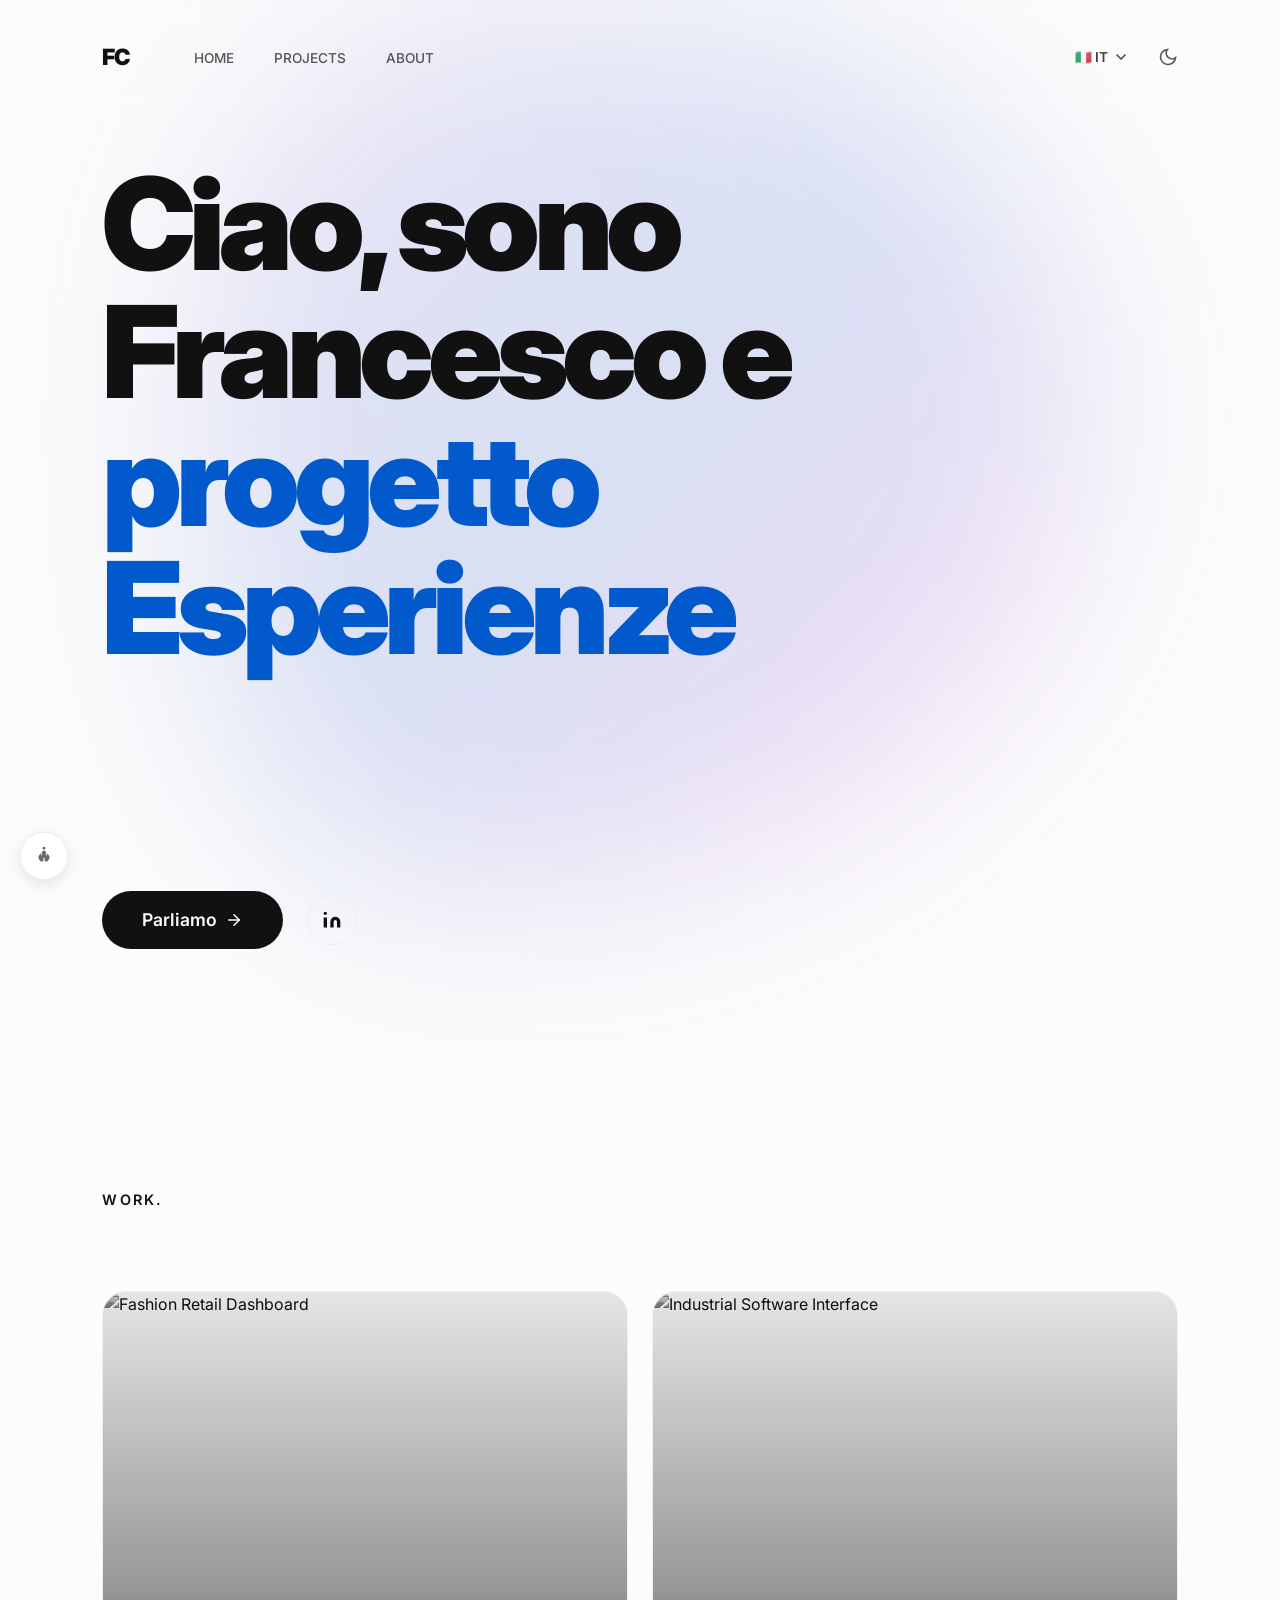
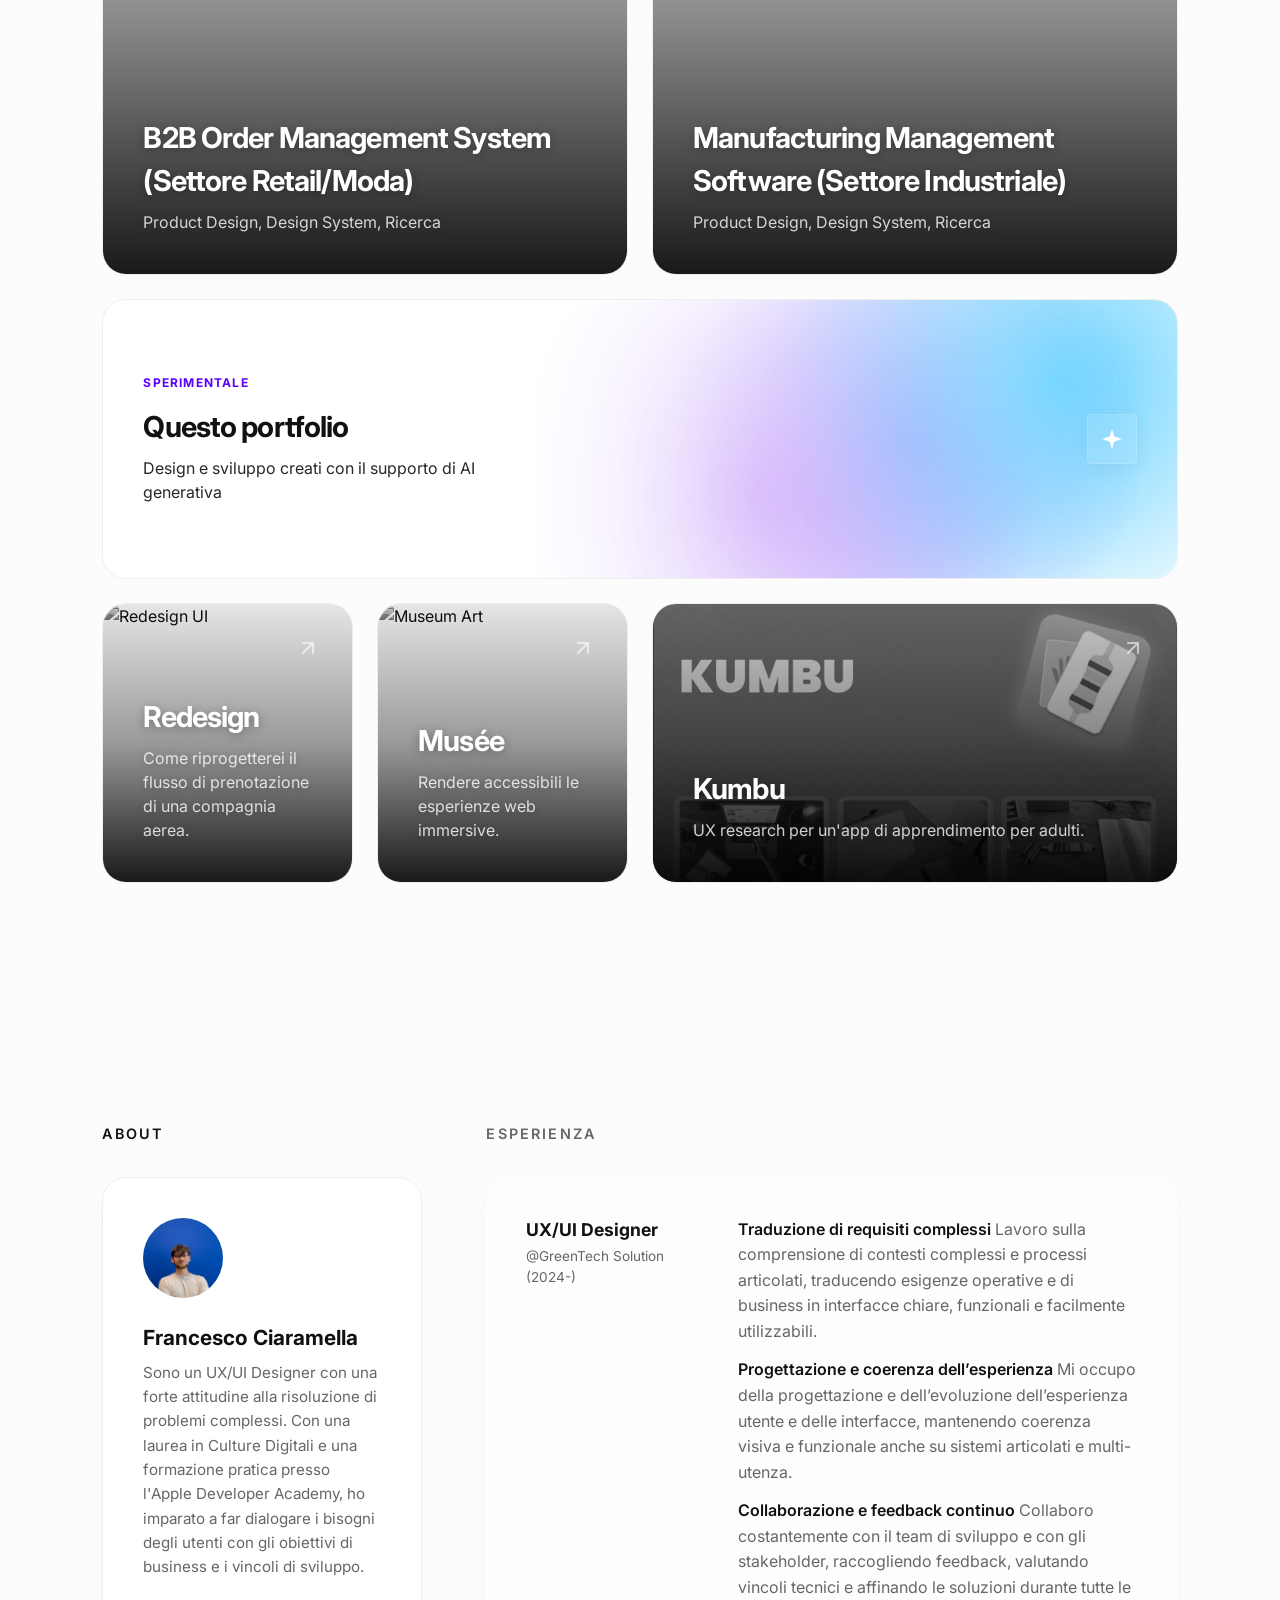
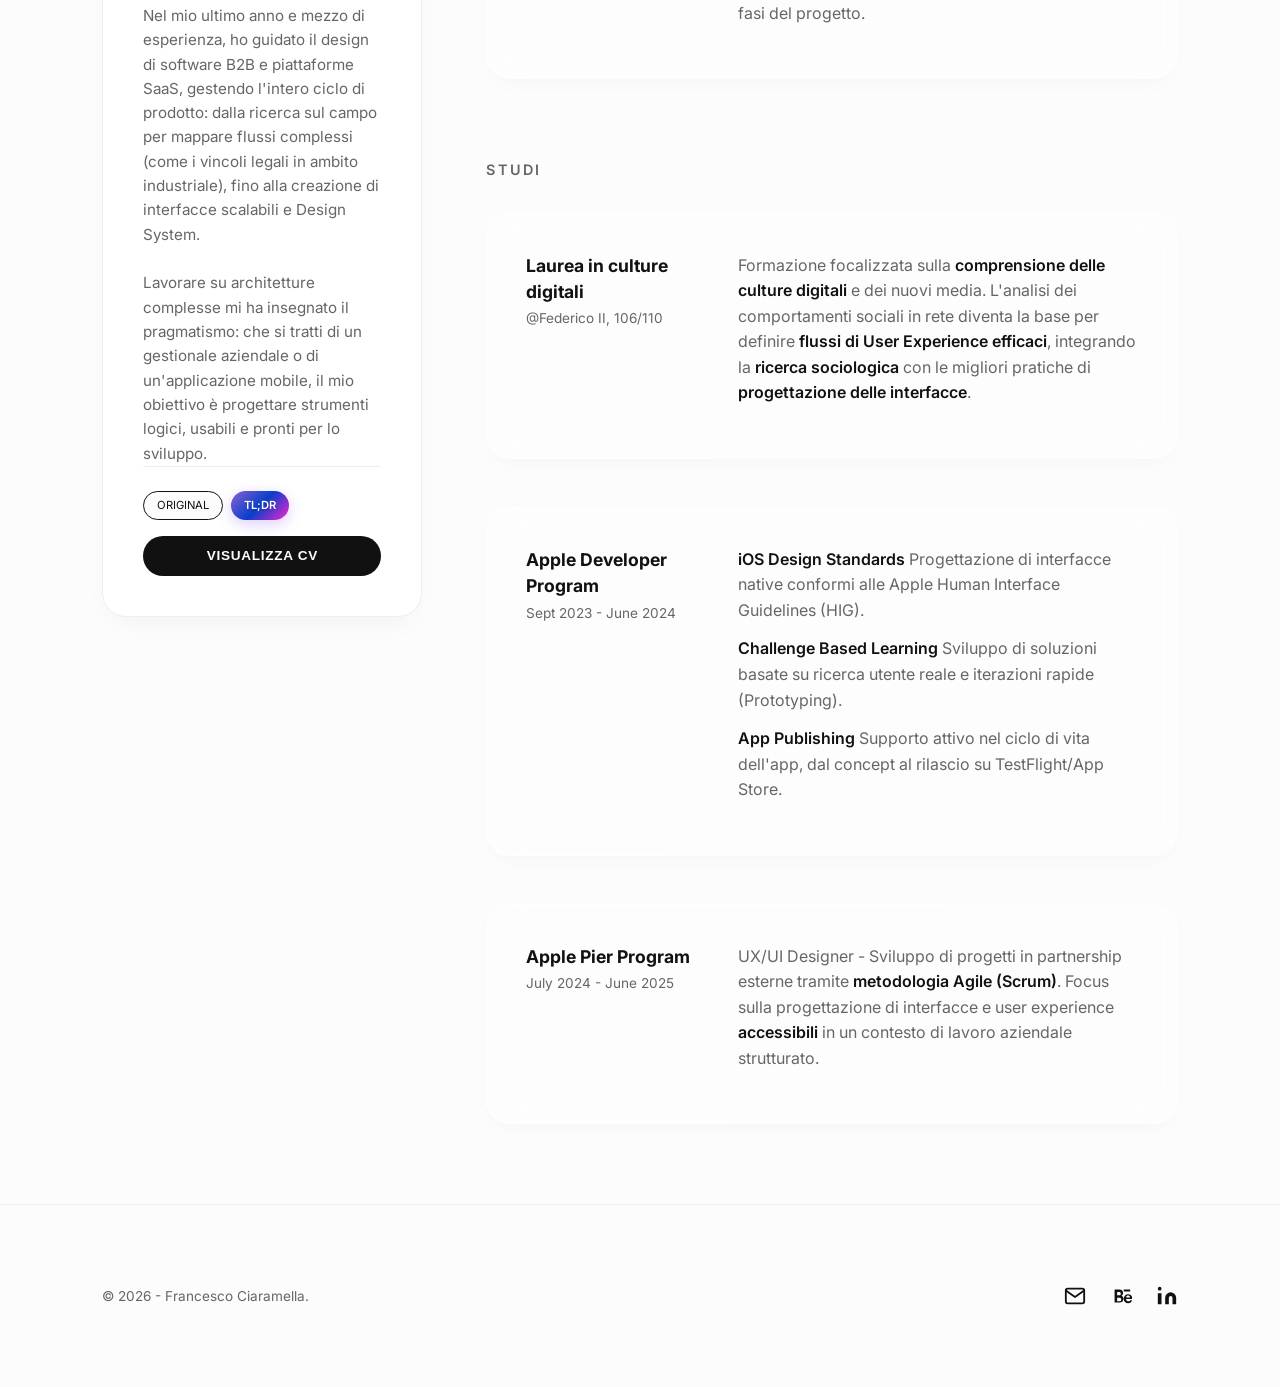
==== commit 20b2edc1: "Refactor hero section: replace exploding text animation with smooth vertical ticker - Remove charact" ====
--- a/index.html
+++ b/index.html
@@ -90,7 +90,10 @@
 
     <main>
         <section id="landing">
-            <h1 class="headline" data-i18n="hero_headline">E mo qua che ci metto?</h1>
+            <h1 class="headline">
+                <span class="headline-fixed">Ciao, sono Francesco e</span>
+                <span class="headline-ticker" role="status" aria-live="polite"></span>
+            </h1>
 
             <!-- HERO ACTIONS -->
             <div class="hero-actions">
@@ -124,9 +127,6 @@
                         <img src="https://images.unsplash.com/photo-1441986300917-64674bd600d8?q=80&w=2070&auto=format&fit=crop"
                             alt="Fashion Retail Dashboard" class="bento__img">
                     </div>
-                    <button class="expand-btn"
-                        onclick="event.stopPropagation(); Portfolio.expandConcept(this.parentElement, 'ERP', '')"
-                        data-i18n="btn_resume">Resume</button>
                     <div class="bento__content">
                         <h3 class="bento__title">B2B Order Management System (Settore Retail/Moda)</h3>
                         <p class="bento__desc" data-i18n="proj_erp_desc"></p>
@@ -140,9 +140,6 @@
                         <img src="https://images.unsplash.com/photo-1581091226825-a6a2a5aee158?q=80&w=2070&auto=format&fit=crop"
                             alt="Industrial Software Interface" class="bento__img">
                     </div>
-                    <button class="expand-btn"
-                        onclick="event.stopPropagation(); Portfolio.expandConcept(this.parentElement, 'ERP', '')"
-                        data-i18n="btn_resume">Resume</button>
                     <div class="bento__content">
                         <h3 class="bento__title">Manufacturing Management Software (Settore Industriale)</h3>
                         <p class="bento__desc" data-i18n="proj_erp_desc"></p>
@@ -183,9 +180,6 @@
                         <line x1="7" y1="17" x2="17" y2="7"></line>
                         <polyline points="7 7 17 7 17 17"></polyline>
                     </svg>
-                    <button class="expand-btn"
-                        onclick="event.stopPropagation(); Portfolio.expandConcept(this.parentElement, 'Redesign', '')"
-                        data-i18n="btn_resume">Resume</button>
                     <div class="bento__content">
                         <h3 class="bento__title">Redesign</h3>
                         <p class="bento__desc" data-i18n="proj_redesign_desc">Analisi critica.</p>
@@ -205,9 +199,6 @@
                         <polyline points="7 7 17 7 17 17"></polyline>
                     </svg>
 
-                    <button class="expand-btn"
-                        onclick="event.stopPropagation(); Portfolio.expandConcept(this.parentElement, 'Musée', '')"
-                        data-i18n="btn_resume">Resume</button>
                     <div class="bento__content">
                         <h3 class="bento__title">Musée</h3>
                         <p class="bento__desc" data-i18n="proj_musee_desc">Accessibilità.</p>
@@ -228,9 +219,6 @@
                         <polyline points="7 7 17 7 17 17"></polyline>
                     </svg>
 
-                    <button class="expand-btn"
-                        onclick="event.stopPropagation(); Portfolio.expandConcept(this.parentElement, 'Kumbu', '')"
-                        data-i18n="btn_resume">Resume</button>
                     <div class="bento__content">
                         <h3 class="bento__title">Kumbu</h3>
                         <p class="bento__desc" data-i18n="proj_kumbu_desc">Uno strumento d'apprendimento accessibile</p>
@@ -248,7 +236,7 @@
 
                     <div class="profile-card">
                         <div class="profile-avatar">
-                            <img src="https://media.licdn.com/dms/image/v2/D4D03AQG1ReQkLKTUyA/profile-displayphoto-scale_200_200/B4DZlXE2UdJkAc-/0/1758102515017?e=1773273600&v=beta&t=0qi0MRmLxjS76behiGVJmPHb6MafgsE-OiT0n0Vrve0"
+                            <img src="assets/profile.jpg"
                                 alt="Francesco Ciaramella">
                         </div>
                         <div class="profile-content">
@@ -429,6 +417,43 @@
         </div>
     </footer>
     <script src="js/main.js"></script>
+    <script defer src="/_vercel/insights/script.js"></script>
+
+    <!-- ACCESSIBILITY WIDGET -->
+    <div id="a11y-widget">
+        <div id="a11y-panel" role="dialog" aria-modal="true" aria-label="Impostazioni accessibilità" hidden>
+            <div class="a11y-panel__header">
+                <span class="a11y-panel__title">Accessibilità</span>
+                <button class="a11y-panel__close" aria-label="Chiudi pannello">
+                    <svg width="16" height="16" viewBox="0 0 24 24" fill="none" stroke="currentColor" stroke-width="2.5" stroke-linecap="round"><line x1="18" y1="6" x2="6" y2="18"/><line x1="6" y1="6" x2="18" y2="18"/></svg>
+                </button>
+            </div>
+            <div class="a11y-panel__body">
+                <label class="a11y-row">
+                    <span class="a11y-row__label">Riduci animazioni</span>
+                    <span class="a11y-switch">
+                        <input type="checkbox" id="a11y-reduce-motion" role="switch" aria-label="Riduci animazioni">
+                        <span class="a11y-switch__track" aria-hidden="true"></span>
+                    </span>
+                </label>
+                <label class="a11y-row">
+                    <span class="a11y-row__label">Aumenta contrasto</span>
+                    <span class="a11y-switch">
+                        <input type="checkbox" id="a11y-high-contrast" role="switch" aria-label="Aumenta contrasto">
+                        <span class="a11y-switch__track" aria-hidden="true"></span>
+                    </span>
+                </label>
+            </div>
+        </div>
+        <button id="a11y-fab" aria-label="Impostazioni accessibilità" aria-expanded="false" aria-controls="a11y-panel">
+            <svg width="22" height="22" viewBox="0 0 24 24" fill="currentColor" aria-hidden="true">
+                <circle cx="12" cy="3.5" r="1.5"/>
+                <path d="M9 8h6l-1 5h-1l-1 5H11l-1-5H9l-1-5z" opacity=".3"/>
+                <path d="M12 6c-1.1 0-2 .9-2 2v4l-2 6h2l1.5-4.5h1L14 18h2l-2-6V8c0-1.1-.9-2-2-2z"/>
+                <path d="M8.5 9.5C7 10.3 6 11.8 6 13.5c0 2.2 1.8 4 4 4 .5 0 1-.1 1.5-.3M15.5 9.5c1.5.8 2.5 2.3 2.5 4 0 2.2-1.8 4-4 4-.5 0-1-.1-1.5-.3"/>
+            </svg>
+        </button>
+    </div>
 
 </body>
 
--- a/css/style.css
+++ b/css/style.css
@@ -14,7 +14,7 @@
            --fs-ui: 0.85rem;
            --container-padding: 8%;
            --radius-card: 24px;
-           --transition-main: all 0.6s cubic-bezier(0.16, 1, 0.3, 1);
+           --transition-main: transform 0.6s cubic-bezier(0.16, 1, 0.3, 1), border-color 0.6s cubic-bezier(0.16, 1, 0.3, 1);
        }
 
        [data-theme="dark"] {
@@ -49,7 +49,7 @@
            overflow-x: hidden;
            width: 100%;
            position: relative;
-           transition: background-color 0.4s ease, color 0.4s ease;
+           transition: background-color 0.15s ease, color 0.15s ease;
        }
 
        /* --- ANIMATIONS (Intro) --- */
@@ -84,26 +84,50 @@
            animation: enter-up 1s cubic-bezier(0.16, 1, 0.3, 1) 0.4s forwards;
        }
 
-       /* --- EXPLODING HERO ANIMATION --- */
-       .headline.explodable-text {
-           perspective: 1000px;
-       }
-
-       .headline.explodable-text .word {
-           display: inline-block;
-           white-space: nowrap; 
-       }
-
-       .headline.explodable-text .char {
-           display: inline-block;
-           transition: transform 1s cubic-bezier(0.25, 1, 0.5, 1), opacity 0.8s ease-out;
-           transform-origin: center center;
-           will-change: transform, opacity;
-       }
-
-       .headline.explodable-text.exploded .char {
-           transform: translate3d(var(--x), var(--y), var(--z)) rotateX(var(--rx)) rotateY(var(--ry)) rotateZ(var(--rz)) scale(0.2);
-           opacity: 0; 
+       /* --- HERO TICKER --- */
+       .headline-fixed {
+           display: block;
+       }
+
+       .headline-ticker {
+           display: block;
+           position: relative;
+           overflow: hidden;
+           color: #0159CC;
+       }
+
+       [data-theme="dark"] .headline-ticker {
+           color: #529DFF;
+       }
+
+       .headline-ticker__item {
+           position: absolute;
+           top: 0;
+           left: 0;
+           width: 100%;
+           opacity: 0;
+           transform: translateY(100%);
+           transition: transform 0.65s cubic-bezier(0.16, 1, 0.3, 1), opacity 0.45s ease;
+       }
+
+       .headline-ticker__item.is-active {
+           opacity: 1;
+           transform: translateY(0);
+       }
+
+       .headline-ticker__item.is-leaving {
+           opacity: 0;
+           transform: translateY(-110%);
+           transition: transform 0.5s cubic-bezier(0.4, 0, 1, 1), opacity 0.35s ease;
+       }
+
+       @media (prefers-reduced-motion: reduce) {
+           .headline-ticker__item {
+               transition: none;
+           }
+           .headline-ticker__item.is-leaving {
+               display: none;
+           }
        }
 
        /* --- BACKGROUND SPHERE ANIMATION --- */
@@ -451,7 +475,7 @@
 
        .headline {
            font-size: var(--fs-h1);
-           line-height: 0.88;
+           line-height: 1;
            font-weight: 900;
            letter-spacing: -0.05em;
            max-width: 14ch;
@@ -576,13 +600,14 @@
            border-radius: 50%;
            background: #eee;
            overflow: hidden;
-           border: 2px solid var(--color-border);
+           border: none;
        }
 
        .profile-avatar img {
            width: 100%;
            height: 100%;
            object-fit: cover;
+           object-position: center 20%;
        }
 
        .profile-content {
@@ -1493,12 +1518,12 @@
            }
 
            .headline {
-               font-size: 4rem;
+               font-size: clamp(2rem, 10vw, 2.8rem);
            }
 
            .hero-actions {
-               flex-direction: column;
-               align-items: flex-start;
+               flex-direction: row;
+               align-items: center;
                gap: 1rem;
            }
 
@@ -1548,4 +1573,229 @@
                gap: 1.5rem;
                text-align: center;
            }
-       }+       }
+       /* ============================================
+          ACCESSIBILITY WIDGET
+       ============================================ */
+
+       #a11y-widget {
+           position: fixed;
+           bottom: calc(20px + env(safe-area-inset-bottom));
+           left: calc(20px + env(safe-area-inset-left));
+           z-index: 9000;
+           display: flex;
+           flex-direction: column;
+           align-items: flex-start;
+           gap: 10px;
+       }
+
+       /* --- Floating button --- */
+       #a11y-fab {
+           width: 48px;
+           height: 48px;
+           border-radius: 50%;
+           border: 1.5px solid var(--color-border);
+           background: var(--color-surface);
+           color: var(--color-text-dim);
+           cursor: pointer;
+           display: flex;
+           align-items: center;
+           justify-content: center;
+           box-shadow: 0 4px 16px rgba(0, 0, 0, 0.1);
+           transition: transform 0.2s ease, box-shadow 0.2s ease, color 0.2s ease;
+           flex-shrink: 0;
+       }
+
+       #a11y-fab:hover {
+           transform: scale(1.08);
+           box-shadow: 0 6px 20px rgba(0, 0, 0, 0.15);
+           color: var(--color-text);
+       }
+
+       #a11y-fab:focus-visible {
+           outline: 2px solid #0159CC;
+           outline-offset: 3px;
+       }
+
+       [data-theme="dark"] #a11y-fab:focus-visible {
+           outline-color: #529DFF;
+       }
+
+       /* --- Panel --- */
+       #a11y-panel {
+           background: var(--color-surface);
+           border: 1.5px solid var(--color-border);
+           border-radius: 16px;
+           box-shadow: 0 8px 32px rgba(0, 0, 0, 0.12);
+           width: 240px;
+           overflow: hidden;
+           animation: a11y-panel-in 0.2s cubic-bezier(0.16, 1, 0.3, 1) both;
+       }
+
+       #a11y-panel[hidden] {
+           display: none;
+       }
+
+       @keyframes a11y-panel-in {
+           from { opacity: 0; transform: translateY(8px) scale(0.97); }
+           to   { opacity: 1; transform: translateY(0) scale(1); }
+       }
+
+       .a11y-panel__header {
+           display: flex;
+           align-items: center;
+           justify-content: space-between;
+           padding: 14px 16px 10px;
+           border-bottom: 1px solid var(--color-border);
+       }
+
+       .a11y-panel__title {
+           font-size: 0.8rem;
+           font-weight: 600;
+           text-transform: uppercase;
+           letter-spacing: 0.08em;
+           color: var(--color-text-dim);
+       }
+
+       .a11y-panel__close {
+           background: none;
+           border: none;
+           cursor: pointer;
+           color: var(--color-text-dim);
+           padding: 4px;
+           border-radius: 6px;
+           display: flex;
+           align-items: center;
+           justify-content: center;
+           transition: color 0.15s ease, background 0.15s ease;
+       }
+
+       .a11y-panel__close:hover {
+           color: var(--color-text);
+           background: var(--color-border);
+       }
+
+       .a11y-panel__close:focus-visible {
+           outline: 2px solid #0159CC;
+           outline-offset: 2px;
+       }
+
+       .a11y-panel__body {
+           padding: 8px 0;
+       }
+
+       /* --- Toggle row --- */
+       .a11y-row {
+           display: flex;
+           align-items: center;
+           justify-content: space-between;
+           padding: 12px 16px;
+           cursor: pointer;
+           transition: background 0.15s ease;
+           gap: 12px;
+       }
+
+       .a11y-row:hover {
+           background: var(--color-bg);
+       }
+
+       .a11y-row__label {
+           font-size: 0.875rem;
+           color: var(--color-text);
+           line-height: 1.3;
+           user-select: none;
+       }
+
+       /* --- Switch --- */
+       .a11y-switch {
+           position: relative;
+           width: 44px;
+           height: 26px;
+           flex-shrink: 0;
+       }
+
+       .a11y-switch input {
+           position: absolute;
+           opacity: 0;
+           width: 0;
+           height: 0;
+       }
+
+       .a11y-switch__track {
+           position: absolute;
+           inset: 0;
+           border-radius: 13px;
+           background: var(--color-border);
+           transition: background 0.2s ease;
+           cursor: pointer;
+       }
+
+       .a11y-switch__track::after {
+           content: '';
+           position: absolute;
+           width: 20px;
+           height: 20px;
+           border-radius: 50%;
+           background: #ffffff;
+           top: 3px;
+           left: 3px;
+           transition: transform 0.2s cubic-bezier(0.16, 1, 0.3, 1);
+           box-shadow: 0 1px 4px rgba(0,0,0,0.2);
+       }
+
+       .a11y-switch input:checked + .a11y-switch__track {
+           background: #0159CC;
+       }
+
+       [data-theme="dark"] .a11y-switch input:checked + .a11y-switch__track {
+           background: #529DFF;
+       }
+
+       .a11y-switch input:checked + .a11y-switch__track::after {
+           transform: translateX(18px);
+       }
+
+       .a11y-switch input:focus-visible + .a11y-switch__track {
+           outline: 2px solid #0159CC;
+           outline-offset: 2px;
+       }
+
+       [data-theme="dark"] .a11y-switch input:focus-visible + .a11y-switch__track {
+           outline-color: #529DFF;
+       }
+
+       /* ============================================
+          HIGH CONTRAST OVERRIDES
+       ============================================ */
+
+       [data-high-contrast="true"] {
+           --color-text: #000000;
+           --color-text-dim: #333333;
+           --color-border: #999999;
+       }
+
+       [data-high-contrast="true"][data-theme="dark"] {
+           --color-text: #ffffff;
+           --color-text-dim: #cccccc;
+           --color-border: #666666;
+       }
+
+       [data-high-contrast="true"] .headline-ticker {
+           color: #003399;
+       }
+
+       [data-high-contrast="true"][data-theme="dark"] .headline-ticker {
+           color: #99CCFF;
+       }
+
+       /* ============================================
+          REDUCED MOTION (DATA ATTRIBUTE)
+       ============================================ */
+
+       [data-reduce-motion="true"] .headline-ticker__item {
+           transition: none !important;
+       }
+
+       [data-reduce-motion="true"] .headline-ticker__item.is-leaving {
+           display: none;
+       }
